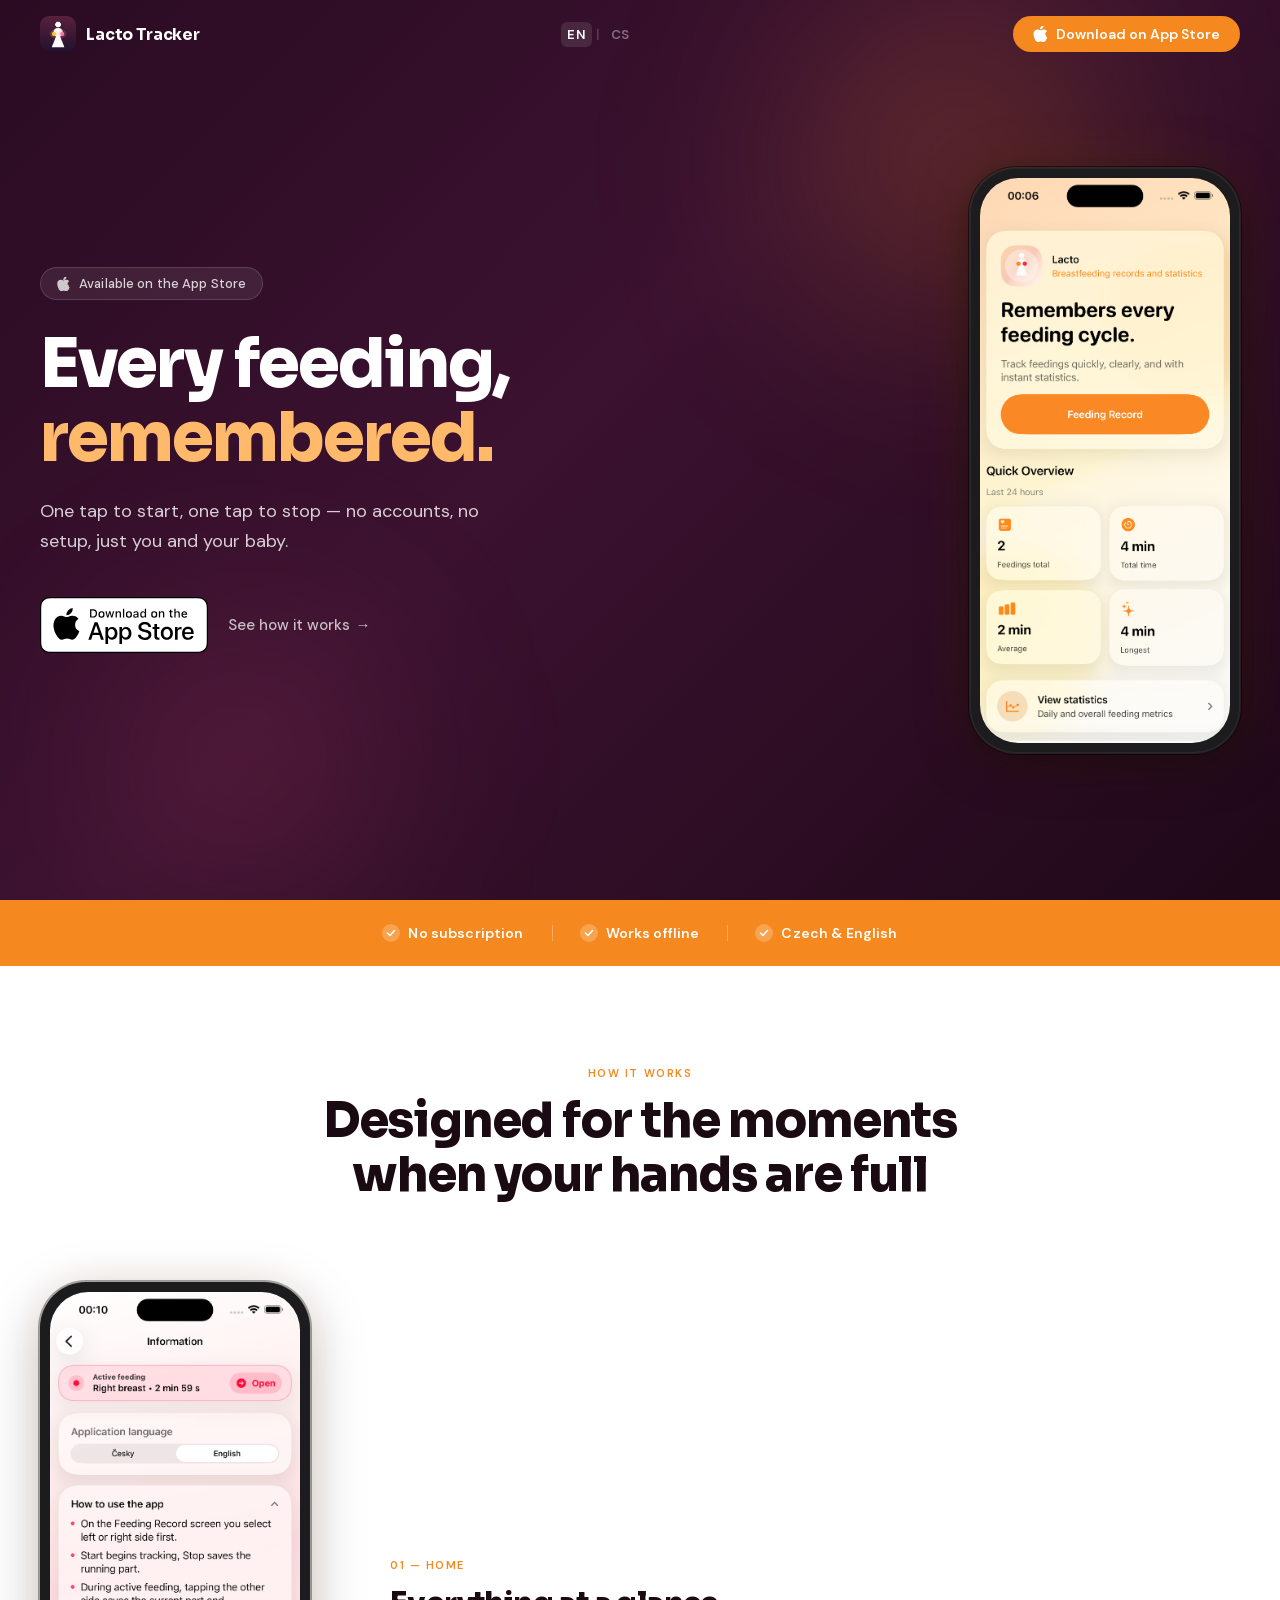
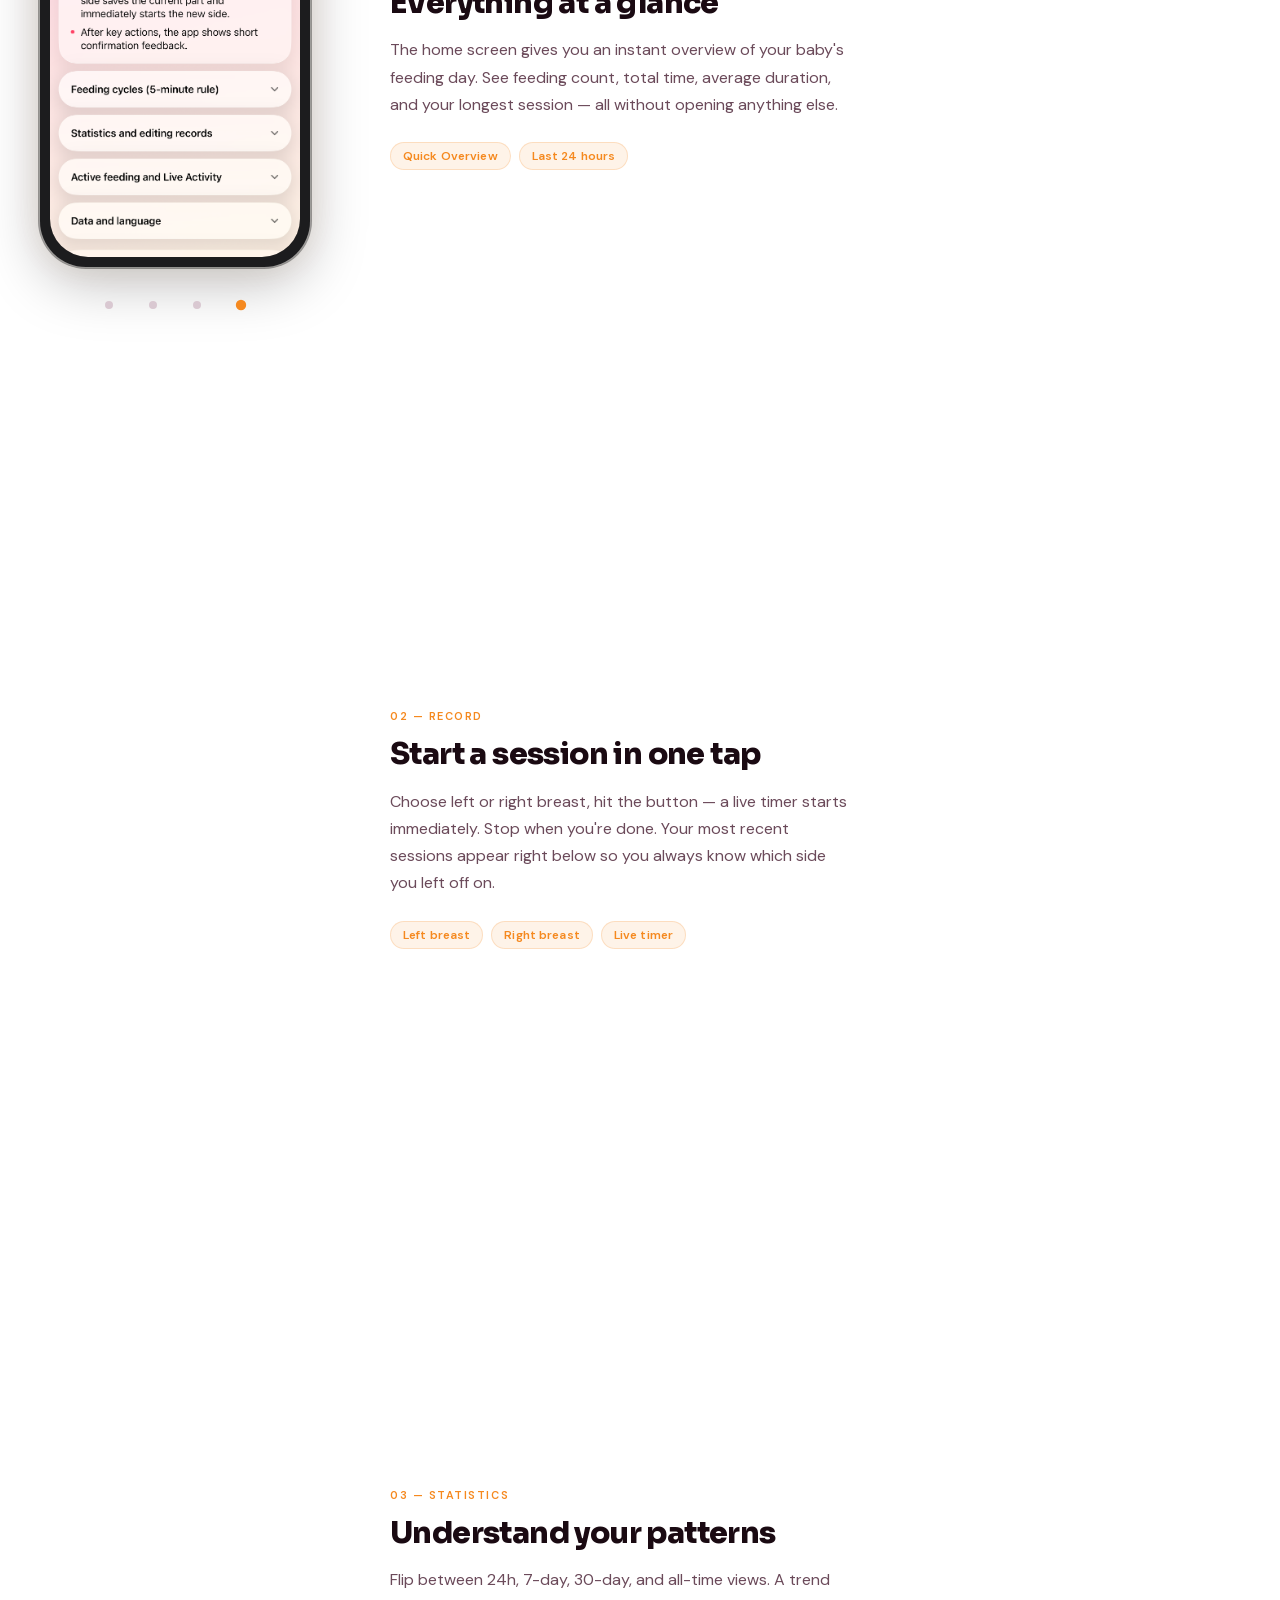
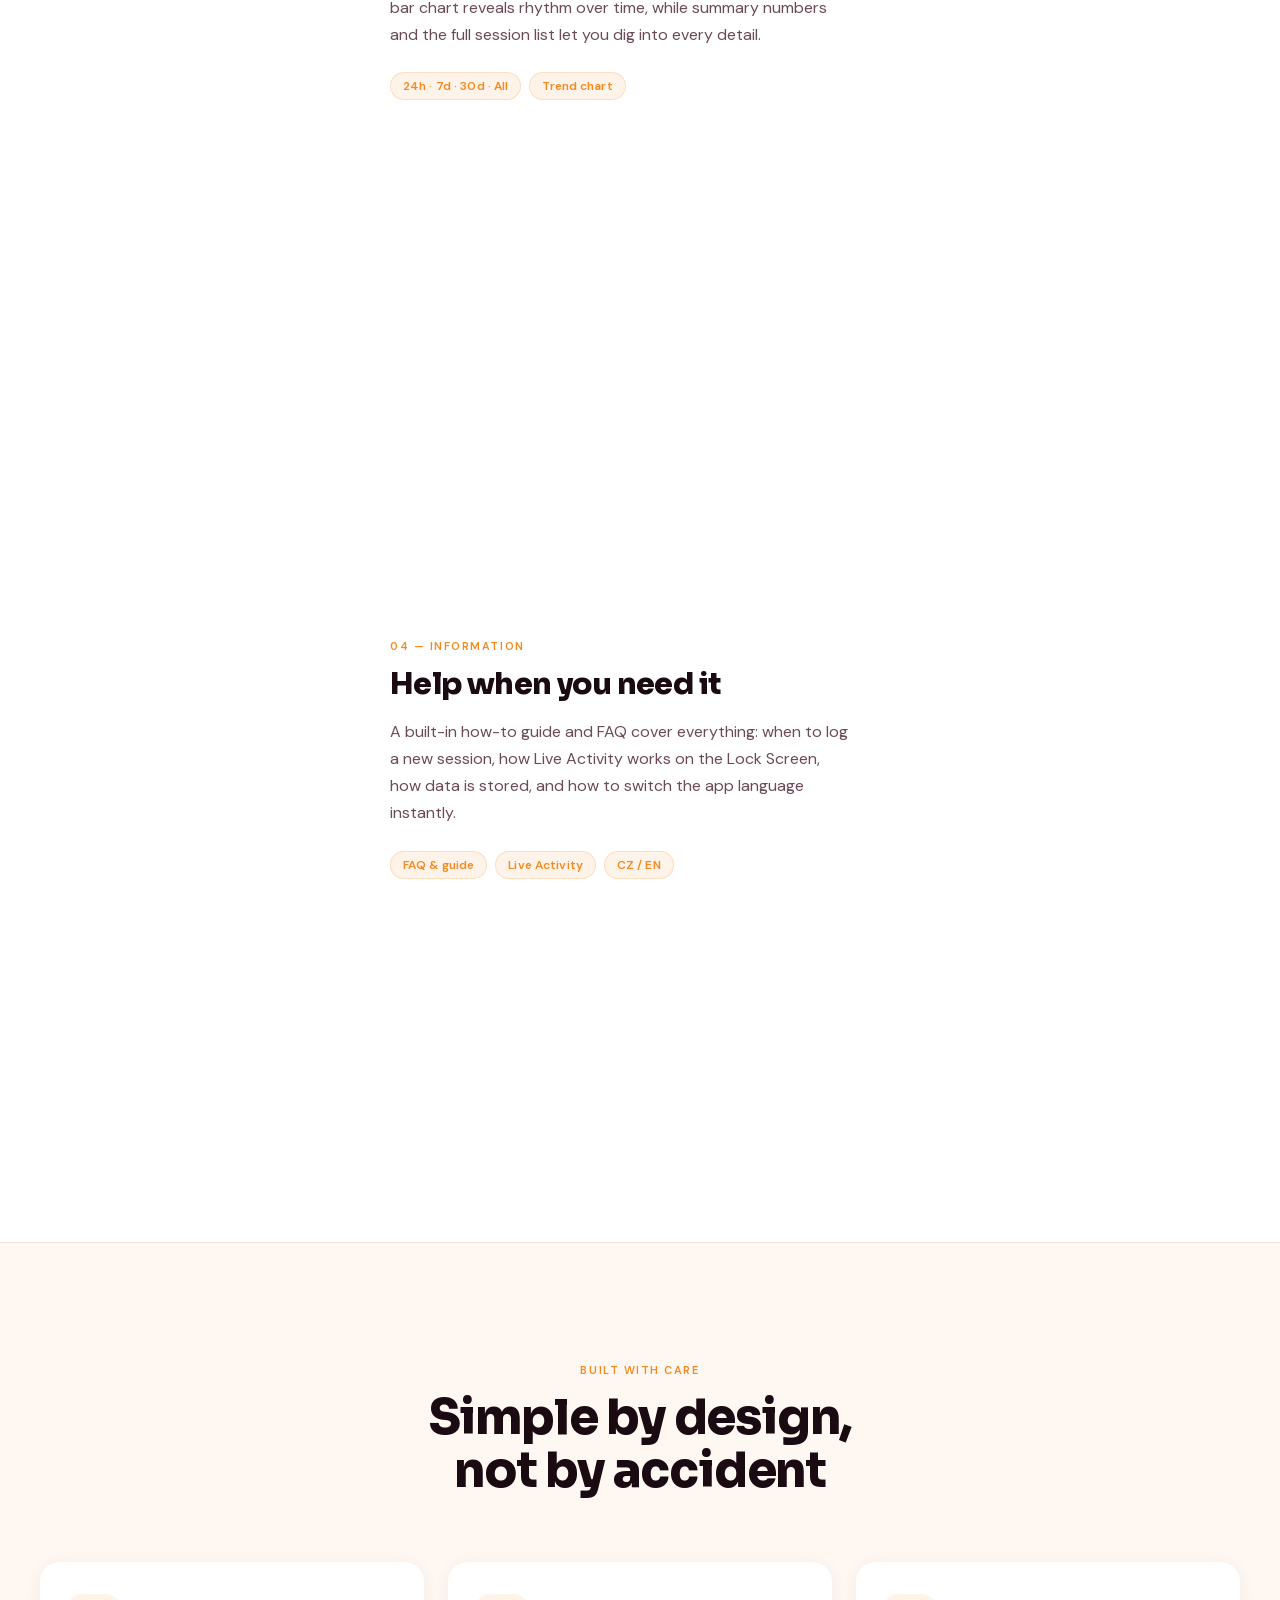
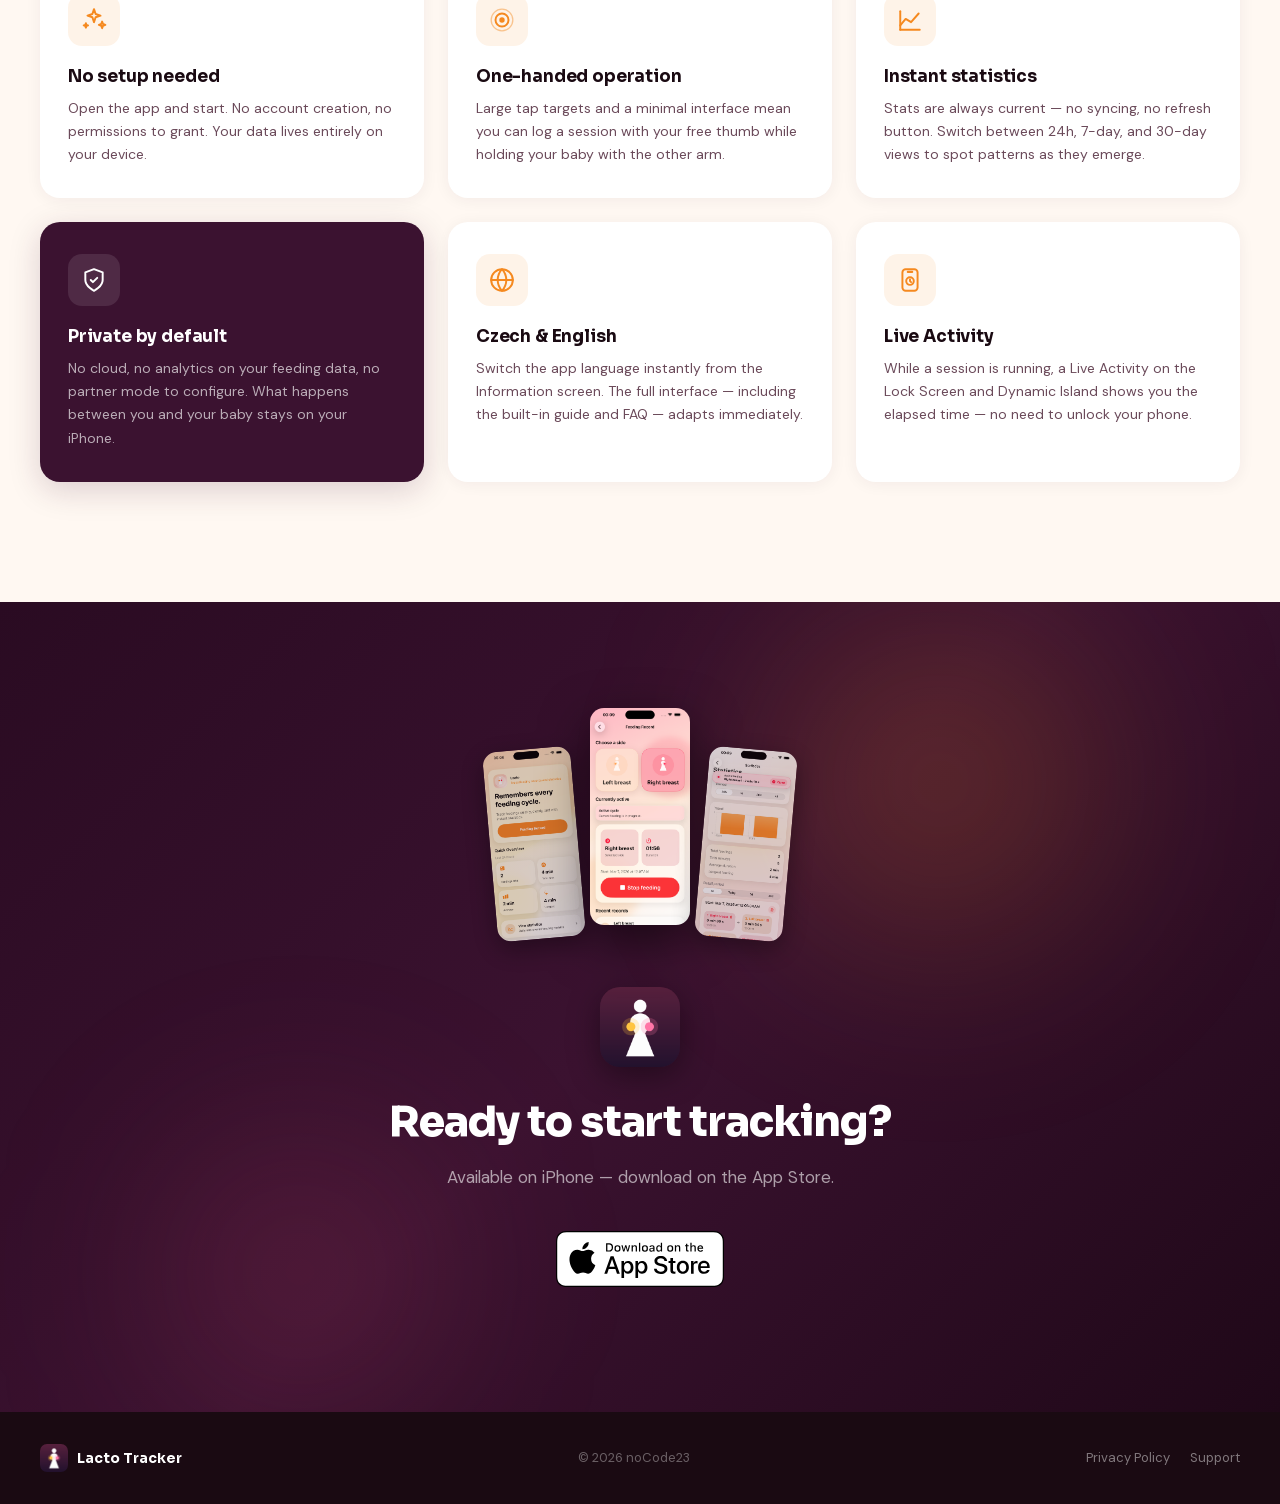
==== index.html @ 7fc2ea2e "Self-host Google Fonts to eliminate render-blocking cross-origin requests Co-Authored-By: Claude Son" ====
<!DOCTYPE html>
<html lang="en">
<head>
  <meta charset="UTF-8" />
  <meta name="viewport" content="width=device-width, initial-scale=1.0" />
  <title>Lacto Tracker — Every feeding, remembered.</title>
  <meta name="description" content="Simple breastfeeding tracker for new moms. One tap to start, one tap to stop. No accounts, works offline. One-time purchase, no subscription." />
  <meta name="keywords" content="breastfeeding tracker, breastfeeding app, nursing tracker, baby feeding log, lactation tracker, breastfeeding timer, nursing log, breastfeeding statistics, new mom app, iPhone baby app, breastfeeding left right, feeding duration tracker" />
  <meta name="author" content="noCode23" />
  <meta name="robots" content="index, follow" />
  <link rel="canonical" href="https://nocode23.github.io/lacto-tracker-web/" />
  <link rel="sitemap" type="application/xml" href="/lacto-tracker-web/sitemap.xml" />
  <link rel="alternate" hreflang="en"        href="https://nocode23.github.io/lacto-tracker-web/" />
  <link rel="alternate" hreflang="cs"        href="https://nocode23.github.io/lacto-tracker-web/index-cs.html" />
  <link rel="alternate" hreflang="x-default" href="https://nocode23.github.io/lacto-tracker-web/" />
  <link rel="icon" type="image/png" href="assets/images/app_logo.png" />
  <link rel="apple-touch-icon"      href="assets/images/app_logo.png" />

  <!-- Open Graph -->
  <meta property="og:type"        content="website" />
  <meta property="og:url"         content="https://nocode23.github.io/lacto-tracker-web/" />
  <meta property="og:title"       content="Lacto Tracker — Breastfeeding Tracker for New Moms" />
  <meta property="og:description" content="Simple breastfeeding tracker for new moms. One tap to start, one tap to stop. Track left and right breast feedings. No accounts, works offline. One-time purchase, no subscription." />
  <meta property="og:image"       content="https://nocode23.github.io/lacto-tracker-web/assets/images/og-image.jpg" />
  <meta property="og:image:width"  content="1200" />
  <meta property="og:image:height" content="630" />
  <meta property="og:locale"      content="en_US" />
  <meta property="og:locale:alternate" content="cs_CZ" />
  <meta property="og:site_name"   content="Lacto Tracker" />

  <!-- Twitter Card -->
  <meta name="twitter:card"        content="summary_large_image" />
  <meta name="twitter:title"       content="Lacto Tracker — Breastfeeding Tracker for New Moms" />
  <meta name="twitter:description" content="Simple breastfeeding tracker for new moms. One tap to start, one tap to stop. Track left and right breast feedings. No accounts, works offline. One-time purchase, no subscription." />
  <meta name="twitter:image"       content="https://nocode23.github.io/lacto-tracker-web/assets/images/og-image.jpg" />

  <!-- iOS / App Store -->
  <meta name="apple-itunes-app" content="app-id=6760203009" />

  <!-- Structured Data -->
  <script type="application/ld+json">
  {
    "@context": "https://schema.org",
    "@type": "SoftwareApplication",
    "name": "Lacto Tracker",
    "description": "Simple breastfeeding tracker for new moms. One tap to start, one tap to stop. Track left and right breast feedings. No accounts, works offline. One-time purchase, no subscription.",
    "url": "https://nocode23.github.io/lacto-tracker-web/",
    "applicationCategory": "Utilities/Fitness",
    "operatingSystem": "iOS",
    "offers": {
      "@type": "Offer",
      "price": "2.99",
      "priceCurrency": "USD"
    },
    "author": {
      "@type": "Organization",
      "name": "noCode23"
    }
  }
  </script>

  <link rel="stylesheet" href="assets/css/main.css" />
</head>

<body>

  <!-- ═══════════════════════════════════════════════════════════
       NAVIGATION
  ════════════════════════════════════════════════════════════════ -->
  <nav id="nav" aria-label="Main navigation">
    <a href="#" class="nav-brand">
      <img src="assets/images/app_logo.png" alt="Lacto Tracker app icon" class="nav-logo" />
      <span class="nav-name">Lacto Tracker</span>
    </a>
    <div class="lang-switch">
      <a href="index.html" class="lang-link active">EN</a>
      <span class="lang-sep">|</span>
      <a href="index-cs.html" class="lang-link">CS</a>
    </div>
    <a href="https://apps.apple.com/app/lacto-tracker/id6760203009" class="btn-nav-download" aria-label="Download Lacto Tracker on the App Store" target="_blank" rel="noopener">
      <svg viewBox="0 0 20 20" fill="currentColor" aria-hidden="true" width="16" height="16">
        <path d="M15.25 10.68c-.03-2.77 2.27-4.1 2.37-4.17-1.29-1.89-3.3-2.15-4.02-2.17-1.71-.17-3.34 1.01-4.21 1.01-.86 0-2.19-.98-3.59-.95-1.85.03-3.57 1.08-4.52 2.73C-.3 9.77 1.08 14.7 2.8 17.46c.87 1.26 1.92 2.67 3.3 2.62 1.32-.05 1.82-.84 3.42-.84 1.6 0 2.05.84 3.45.81.03 0 .04 0 .07 0 1.4-.02 2.42-1.33 3.31-2.62.63-.91 1.12-1.92 1.43-2.97-.03-.01-1.57-.6-1.59-2.78zM12.22 2.58C13.02 1.59 13.55.24 13.39-.96c-1.19.05-2.66.8-3.52 1.77-.77.88-1.37 2.27-1.2 3.6 1.32.1 2.66-.64 3.55-1.83z"/>
      </svg>
      Download on App Store
    </a>
  </nav>

  <!-- ═══════════════════════════════════════════════════════════
       HERO
  ════════════════════════════════════════════════════════════════ -->
  <section id="hero" aria-label="Hero">
    <div class="glow-blob glow-blob--orange" aria-hidden="true"></div>
    <div class="glow-blob glow-blob--pink"   aria-hidden="true"></div>

    <div class="hero-inner">
      <div class="hero-text">
        <div class="hero-badge">
          <svg viewBox="0 0 14 14" fill="rgba(255,255,255,0.75)" aria-hidden="true" width="14" height="14">
            <path d="M10.54 7.35c-.02-1.98 1.62-2.94 1.69-2.98-.92-1.35-2.36-1.53-2.87-1.55-1.22-.12-2.38.72-3 .72-.61 0-1.56-.7-2.56-.68-1.32.02-2.54.77-3.22 1.95C-.22 6.97.77 10.5 2 12.47c.62.9 1.37 1.91 2.35 1.87.94-.04 1.3-.6 2.44-.6 1.14 0 1.46.6 2.46.58.02 0 .03 0 .05 0 1-.01 1.72-.95 2.36-1.87.45-.65.8-1.37 1.02-2.12-.02-.01-1.12-.43-1.14-1.98zM8.73 1.84C9.3 1.14 9.68.17 9.57-.77 8.72-.73 7.72-.22 7.12.49c-.55.63-.98 1.62-.86 2.57.94.07 1.9-.46 2.47-1.22z"/>
          </svg>
          Available on the App Store
        </div>

        <h1 class="hero-headline">
          Every feeding,<br><span class="accent">remembered.</span>
        </h1>

        <p class="hero-subtitle">
          One tap to start, one tap to stop — no accounts, no setup, just you and your baby.
        </p>

        <div class="hero-ctas">
          <a href="https://apps.apple.com/app/lacto-tracker/id6760203009" class="appstore-badge" target="_blank" rel="noopener">
            <img src="assets/images/App_Store_Badge_US-UK_RGB_wht_092917.svg" alt="Download on the App Store" />
          </a>
          <a href="#showcase" class="btn-hero-ghost">
            See how it works <span aria-hidden="true">→</span>
          </a>
        </div>
      </div>

      <div class="hero-phone-wrap" aria-hidden="true">
        <div class="iphone-frame">
          <div class="iphone-screen">
            <img src="assets/images/main_screen.png" alt="Lacto Tracker home screen" />
          </div>
        </div>
      </div>
    </div>
  </section>

  <!-- ═══════════════════════════════════════════════════════════
       VALUE STRIP
  ════════════════════════════════════════════════════════════════ -->
  <div id="value-strip" role="list" aria-label="Key features">
    <div class="value-strip-inner">
      <div class="value-item" role="listitem">
        <span class="value-check" aria-hidden="true">
          <svg viewBox="0 0 10 10"><polyline points="1.5,5 4,7.5 8.5,2.5" stroke="white" stroke-width="1.5" fill="none" stroke-linecap="round" stroke-linejoin="round"/></svg>
        </span>
        No subscription
      </div>
      <div class="value-item" role="listitem">
        <span class="value-check" aria-hidden="true">
          <svg viewBox="0 0 10 10"><polyline points="1.5,5 4,7.5 8.5,2.5" stroke="white" stroke-width="1.5" fill="none" stroke-linecap="round" stroke-linejoin="round"/></svg>
        </span>
        Works offline
      </div>
      <div class="value-item" role="listitem">
        <span class="value-check" aria-hidden="true">
          <svg viewBox="0 0 10 10"><polyline points="1.5,5 4,7.5 8.5,2.5" stroke="white" stroke-width="1.5" fill="none" stroke-linecap="round" stroke-linejoin="round"/></svg>
        </span>
        Czech &amp; English
      </div>
    </div>
  </div>

  <!-- ═══════════════════════════════════════════════════════════
       STICKY SHOWCASE
  ════════════════════════════════════════════════════════════════ -->
  <section id="showcase" aria-label="How it works">
    <div class="showcase-header fade-in">
      <p class="section-label">How it works</p>
      <h2 class="section-title">
        <span class="line">Designed for the moments</span>
        <span class="line">when your hands are full</span>
      </h2>
    </div>

    <div class="showcase-layout">
      <!-- Sticky phone column -->
      <div class="showcase-phone-col" aria-hidden="true">
        <div class="showcase-iphone" id="showcasePhone">
          <div class="showcase-screen" id="showcaseScreen">
            <img src="assets/images/main_screen.png"    alt="Home screen"        class="active" data-step="0" loading="lazy" />
            <img src="assets/images/feeding_record.png" alt="Record screen"      data-step="1" loading="lazy" />
            <img src="assets/images/statistics.png"     alt="Statistics screen"  data-step="2" loading="lazy" />
            <img src="assets/images/information.png"    alt="Information screen" data-step="3" loading="lazy" />
          </div>
        </div>

        <div class="showcase-dots" id="showcaseDots" role="tablist" aria-label="Feature screens">
          <button class="dot active" data-index="0" role="tab" aria-selected="true"  aria-label="Home screen"></button>
          <button class="dot"        data-index="1" role="tab" aria-selected="false" aria-label="Record screen"></button>
          <button class="dot"        data-index="2" role="tab" aria-selected="false" aria-label="Statistics screen"></button>
          <button class="dot"        data-index="3" role="tab" aria-selected="false" aria-label="Information screen"></button>
        </div>
      </div>

      <!-- Scrollable steps column -->
      <div class="showcase-steps-col" id="showcaseSteps">

        <article class="showcase-step active" data-step="0">
          <div class="step-content">
            <p class="step-eyebrow">01 — Home</p>
            <h3 class="step-title">Everything at a glance</h3>
            <p class="step-desc">The home screen gives you an instant overview of your baby's feeding day. See feeding count, total time, average duration, and your longest session — all without opening anything else.</p>
            <div class="step-tags">
              <span class="tag">Quick Overview</span>
              <span class="tag">Last 24 hours</span>
            </div>
          </div>
        </article>

        <article class="showcase-step" data-step="1">
          <div class="step-content">
            <p class="step-eyebrow">02 — Record</p>
            <h3 class="step-title">Start a session in one tap</h3>
            <p class="step-desc">Choose left or right breast, hit the button — a live timer starts immediately. Stop when you're done. Your most recent sessions appear right below so you always know which side you left off on.</p>
            <div class="step-tags">
              <span class="tag">Left breast</span>
              <span class="tag">Right breast</span>
              <span class="tag">Live timer</span>
            </div>
          </div>
        </article>

        <article class="showcase-step" data-step="2">
          <div class="step-content">
            <p class="step-eyebrow">03 — Statistics</p>
            <h3 class="step-title">Understand your patterns</h3>
            <p class="step-desc">Flip between 24h, 7-day, 30-day, and all-time views. A trend bar chart reveals rhythm over time, while summary numbers and the full session list let you dig into every detail.</p>
            <div class="step-tags">
              <span class="tag">24h · 7d · 30d · All</span>
              <span class="tag">Trend chart</span>
            </div>
          </div>
        </article>

        <article class="showcase-step" data-step="3">
          <div class="step-content">
            <p class="step-eyebrow">04 — Information</p>
            <h3 class="step-title">Help when you need it</h3>
            <p class="step-desc">A built-in how-to guide and FAQ cover everything: when to log a new session, how Live Activity works on the Lock Screen, how data is stored, and how to switch the app language instantly.</p>
            <div class="step-tags">
              <span class="tag">FAQ & guide</span>
              <span class="tag">Live Activity</span>
              <span class="tag">CZ / EN</span>
            </div>
          </div>
        </article>

      </div>
    </div>
  </section>

  <!-- ═══════════════════════════════════════════════════════════
       FEATURES GRID
  ════════════════════════════════════════════════════════════════ -->
  <section id="features" aria-label="Features">
    <div class="features-header fade-in">
      <p class="section-label">Built with care</p>
      <h2 class="section-title">
        <span class="line">Simple by design,</span>
        <span class="line">not by accident</span>
      </h2>
    </div>

    <div class="features-grid" id="featuresGrid">
      <article class="feature-card">
        <div class="feature-icon" aria-hidden="true">
          <svg viewBox="0 0 24 24" fill="none" stroke="currentColor" stroke-width="1.8" stroke-linecap="round" stroke-linejoin="round" width="26" height="26">
            <path d="M12 2l1.5 4.5L18 8l-4.5 1.5L12 14l-1.5-4.5L6 8l4.5-1.5Z"/>
            <path d="M19.5 13.5l.8 2.2 2.2.8-2.2.8-.8 2.2-.8-2.2-2.2-.8 2.2-.8z"/>
            <path d="M4.5 15l.5 1.5 1.5.5-1.5.5-.5 1.5-.5-1.5-1.5-.5 1.5-.5z"/>
          </svg>
        </div>
        <h3 class="feature-title">No setup needed</h3>
        <p class="feature-desc">Open the app and start. No account creation, no permissions to grant. Your data lives entirely on your device.</p>
      </article>

      <article class="feature-card">
        <div class="feature-icon" aria-hidden="true">
          <svg viewBox="0 0 24 24" fill="none" stroke="currentColor" stroke-width="1.8" stroke-linecap="round" stroke-linejoin="round" width="26" height="26">
            <circle cx="12" cy="12" r="2.5" fill="currentColor" stroke="none"/>
            <circle cx="12" cy="12" r="6"/>
            <circle cx="12" cy="12" r="10" stroke-width="1.2" opacity="0.45"/>
          </svg>
        </div>
        <h3 class="feature-title">One-handed operation</h3>
        <p class="feature-desc">Large tap targets and a minimal interface mean you can log a session with your free thumb while holding your baby with the other arm.</p>
      </article>

      <article class="feature-card">
        <div class="feature-icon" aria-hidden="true">
          <svg viewBox="0 0 24 24" fill="none" stroke="currentColor" stroke-width="1.8" stroke-linecap="round" stroke-linejoin="round" width="26" height="26">
            <polyline points="3 17 8 11 13 14 20 6"/>
            <line x1="3" y1="21" x2="21" y2="21"/>
            <line x1="3" y1="21" x2="3" y2="4"/>
          </svg>
        </div>
        <h3 class="feature-title">Instant statistics</h3>
        <p class="feature-desc">Stats are always current — no syncing, no refresh button. Switch between 24h, 7-day, and 30-day views to spot patterns as they emerge.</p>
      </article>

      <article class="feature-card feature-card--featured">
        <div class="feature-icon" aria-hidden="true">
          <svg viewBox="0 0 24 24" fill="none" stroke="currentColor" stroke-width="1.8" stroke-linecap="round" stroke-linejoin="round" width="26" height="26">
            <path d="M12 22s8-4 8-10V5l-8-3-8 3v7c0 6 8 10 8 10z"/>
            <polyline points="9 12 11 14 15 10"/>
          </svg>
        </div>
        <h3 class="feature-title">Private by default</h3>
        <p class="feature-desc">No cloud, no analytics on your feeding data, no partner mode to configure. What happens between you and your baby stays on your iPhone.</p>
      </article>

      <article class="feature-card">
        <div class="feature-icon" aria-hidden="true">
          <svg viewBox="0 0 24 24" fill="none" stroke="currentColor" stroke-width="1.8" stroke-linecap="round" stroke-linejoin="round" width="26" height="26">
            <circle cx="12" cy="12" r="10"/>
            <line x1="2" y1="12" x2="22" y2="12"/>
            <path d="M12 2a15.3 15.3 0 0 1 4 10 15.3 15.3 0 0 1-4 10 15.3 15.3 0 0 1-4-10 15.3 15.3 0 0 1 4-10z"/>
          </svg>
        </div>
        <h3 class="feature-title">Czech &amp; English</h3>
        <p class="feature-desc">Switch the app language instantly from the Information screen. The full interface — including the built-in guide and FAQ — adapts immediately.</p>
      </article>

      <article class="feature-card">
        <div class="feature-icon" aria-hidden="true">
          <svg viewBox="0 0 24 24" fill="none" stroke="currentColor" stroke-width="1.8" stroke-linecap="round" stroke-linejoin="round" width="26" height="26">
            <rect x="5" y="2" width="14" height="20" rx="3"/>
            <rect x="9" y="3.5" width="6" height="2" rx="1" fill="currentColor" stroke="none"/>
            <circle cx="12" cy="13" r="3.5"/>
            <polyline points="12 11.5 12 13 13 14"/>
          </svg>
        </div>
        <h3 class="feature-title">Live Activity</h3>
        <p class="feature-desc">While a session is running, a Live Activity on the Lock Screen and Dynamic Island shows you the elapsed time — no need to unlock your phone.</p>
      </article>
    </div>
  </section>

  <!-- ═══════════════════════════════════════════════════════════
       FINAL CTA
  ════════════════════════════════════════════════════════════════ -->
  <section id="cta" aria-label="Download call to action">
    <div class="glow-blob glow-blob--orange" style="top:-60px;right:100px;opacity:0.5;" aria-hidden="true"></div>
    <div class="glow-blob glow-blob--pink"   style="bottom:-60px;left:100px;opacity:0.5;" aria-hidden="true"></div>

    <div class="cta-inner fade-in">
      <div class="cta-phones" aria-hidden="true">
        <img src="assets/images/main_screen.png"    class="cta-phone-thumb"               loading="lazy" alt="" />
        <img src="assets/images/feeding_record.png" class="cta-phone-thumb cta-phone-thumb--center" loading="lazy" alt="" />
        <img src="assets/images/statistics.png"     class="cta-phone-thumb cta-phone-thumb--right"  loading="lazy" alt="" />
      </div>
      <img src="assets/images/app_logo.png" alt="Lacto Tracker app icon" class="cta-logo" loading="lazy" />
      <h2 class="cta-title">Ready to start tracking?</h2>
      <p class="cta-subtitle">Available on iPhone — download on the App Store.</p>
      <a href="https://apps.apple.com/app/lacto-tracker/id6760203009" class="appstore-badge" target="_blank" rel="noopener">
        <img src="assets/images/App_Store_Badge_US-UK_RGB_wht_092917.svg" alt="Download on the App Store" loading="lazy" />
      </a>
    </div>
  </section>

  <!-- ═══════════════════════════════════════════════════════════
       FOOTER
  ════════════════════════════════════════════════════════════════ -->
  <footer id="footer">
    <div class="footer-inner">
      <a href="#" class="footer-brand">
        <img src="assets/images/app_logo.png" alt="Lacto Tracker app icon" class="footer-logo" loading="lazy" />
        <span class="footer-name">Lacto Tracker</span>
      </a>
      <p class="footer-copy">© 2026 noCode23</p>
      <nav class="footer-links" aria-label="Footer links">
        <a href="privacy-policy.html" class="footer-link">Privacy Policy</a>
        <a href="mailto:support@nocode23.com" class="footer-link">Support</a>
      </nav>
    </div>
  </footer>

  <script src="assets/js/main.js"></script>

</body>
</html>
---- assets/css/main.css ----
/* ─── Self-hosted Fonts ─────────────────────────────────────── */
@font-face {
  font-family: 'DM Sans';
  font-style: normal;
  font-weight: 300 600;
  font-display: swap;
  src: url('../fonts/dm-sans-latin-ext.woff2') format('woff2');
  unicode-range: U+0100-02BA, U+02BD-02C5, U+02C7-02CC, U+02CE-02D7, U+02DD-02FF, U+0304, U+0308, U+0329, U+1D00-1DBF, U+1E00-1E9F, U+1EF2-1EFF, U+2020, U+20A0-20AB, U+20AD-20C0, U+2113, U+2C60-2C7F, U+A720-A7FF;
}
@font-face {
  font-family: 'DM Sans';
  font-style: normal;
  font-weight: 300 600;
  font-display: swap;
  src: url('../fonts/dm-sans-latin.woff2') format('woff2');
  unicode-range: U+0000-00FF, U+0131, U+0152-0153, U+02BB-02BC, U+02C6, U+02DA, U+02DC, U+0304, U+0308, U+0329, U+2000-206F, U+20AC, U+2122, U+2191, U+2193, U+2212, U+2215, U+FEFF, U+FFFD;
}
@font-face {
  font-family: 'DM Sans';
  font-style: italic;
  font-weight: 400;
  font-display: swap;
  src: url('../fonts/dm-sans-italic-latin-ext.woff2') format('woff2');
  unicode-range: U+0100-02BA, U+02BD-02C5, U+02C7-02CC, U+02CE-02D7, U+02DD-02FF, U+0304, U+0308, U+0329, U+1D00-1DBF, U+1E00-1E9F, U+1EF2-1EFF, U+2020, U+20A0-20AB, U+20AD-20C0, U+2113, U+2C60-2C7F, U+A720-A7FF;
}
@font-face {
  font-family: 'DM Sans';
  font-style: italic;
  font-weight: 400;
  font-display: swap;
  src: url('../fonts/dm-sans-italic-latin.woff2') format('woff2');
  unicode-range: U+0000-00FF, U+0131, U+0152-0153, U+02BB-02BC, U+02C6, U+02DA, U+02DC, U+0304, U+0308, U+0329, U+2000-206F, U+20AC, U+2122, U+2191, U+2193, U+2212, U+2215, U+FEFF, U+FFFD;
}
@font-face {
  font-family: 'Sora';
  font-style: normal;
  font-weight: 400 800;
  font-display: swap;
  src: url('../fonts/sora-latin-ext.woff2') format('woff2');
  unicode-range: U+0100-02BA, U+02BD-02C5, U+02C7-02CC, U+02CE-02D7, U+02DD-02FF, U+0304, U+0308, U+0329, U+1D00-1DBF, U+1E00-1E9F, U+1EF2-1EFF, U+2020, U+20A0-20AB, U+20AD-20C0, U+2113, U+2C60-2C7F, U+A720-A7FF;
}
@font-face {
  font-family: 'Sora';
  font-style: normal;
  font-weight: 400 800;
  font-display: swap;
  src: url('../fonts/sora-latin.woff2') format('woff2');
  unicode-range: U+0000-00FF, U+0131, U+0152-0153, U+02BB-02BC, U+02C6, U+02DA, U+02DC, U+0304, U+0308, U+0329, U+2000-206F, U+20AC, U+2122, U+2191, U+2193, U+2212, U+2215, U+FEFF, U+FFFD;
}

/* ─── Reset & Base ──────────────────────────────────────────── */
*, *::before, *::after { box-sizing: border-box; margin: 0; padding: 0; }

:root {
  --cream:        #FFF8F2;
  --orange:       #F5891F;
  --orange-light: #FEB96A;
  --pink:         #E8527A;
  --plum:         #3B1230;
  --text:         #1A0A12;
  --muted:        #6B4A5A;
  --white:        #FFFFFF;
}

html { scroll-behavior: smooth; }

body {
  font-family: 'DM Sans', sans-serif;
  background: var(--cream);
  color: var(--text);
  overflow-x: hidden;
  -webkit-font-smoothing: antialiased;
}

h1, h2, h3, h4, h5 { font-family: 'Sora', sans-serif; }

img { display: block; max-width: 100%; }

a { text-decoration: none; color: inherit; }

/* ─── Navigation ────────────────────────────────────────────── */
#nav {
  position: fixed;
  top: 0; left: 0; right: 0;
  z-index: 1000;
  padding: 0 40px;
  height: 68px;
  display: flex;
  align-items: center;
  justify-content: space-between;
  transition: background 0.35s ease, backdrop-filter 0.35s ease, box-shadow 0.35s ease;
}

#nav.scrolled {
  background: rgba(59, 18, 48, 0.88);
  backdrop-filter: blur(16px);
  -webkit-backdrop-filter: blur(16px);
  box-shadow: 0 1px 0 rgba(255,255,255,0.06);
}

.nav-brand {
  display: flex;
  align-items: center;
  gap: 10px;
}

.nav-logo {
  width: 36px;
  height: 36px;
  border-radius: 9px;
  object-fit: cover;
  flex-shrink: 0;
}

.nav-name {
  font-family: 'Sora', sans-serif;
  font-weight: 700;
  font-size: 16px;
  color: var(--white);
  letter-spacing: -0.01em;
}

.btn-nav-download {
  display: inline-flex;
  align-items: center;
  gap: 7px;
  background: var(--orange);
  color: var(--white);
  font-family: 'DM Sans', sans-serif;
  font-weight: 600;
  font-size: 14px;
  padding: 9px 20px;
  border-radius: 50px;
  transition: background 0.2s ease, transform 0.15s ease;
  white-space: nowrap;
}

.btn-nav-download:hover {
  background: #e07b14;
  transform: translateY(-1px);
}

/* ─── Hero ──────────────────────────────────────────────────── */
#hero {
  min-height: 100vh;
  background: linear-gradient(135deg, #2a0b22 0%, var(--plum) 45%, #1f0818 100%);
  position: relative;
  overflow: hidden;
  display: flex;
  align-items: center;
  padding: 100px 40px 80px;
}

.glow-blob {
  position: absolute;
  border-radius: 50%;
  filter: blur(90px);
  pointer-events: none;
}

.glow-blob--orange {
  width: 480px;
  height: 480px;
  background: radial-gradient(circle, rgba(245,137,31,0.28) 0%, transparent 70%);
  top: -80px;
  right: 80px;
}

.glow-blob--pink {
  width: 400px;
  height: 400px;
  background: radial-gradient(circle, rgba(232,82,122,0.22) 0%, transparent 70%);
  bottom: -60px;
  left: 40px;
}

/* ─── Hero entrance animations ─────────────────────────────── */
@keyframes heroFadeUp {
  from { opacity: 0; transform: translateY(32px); }
  to   { opacity: 1; transform: translateY(0); }
}

@keyframes heroFadeIn {
  from { opacity: 0; }
  to   { opacity: 1; }
}

@keyframes heroSlideIn {
  from { opacity: 0; transform: translateX(40px) scale(0.96); }
  to   { opacity: 1; transform: translateX(0) scale(1); }
}

.hero-badge    { animation: heroFadeUp 0.6s ease both; animation-delay: 0.1s; }
.hero-headline { animation: heroFadeUp 0.6s ease both; animation-delay: 0.25s; }
.hero-subtitle { animation: heroFadeUp 0.6s ease both; animation-delay: 0.4s; }
.hero-ctas     { animation: heroFadeUp 0.6s ease both; animation-delay: 0.55s; }

.hero-phone-wrap { animation: heroSlideIn 0.8s cubic-bezier(0.22, 1, 0.36, 1) both; animation-delay: 0.3s; }

.glow-blob--orange { animation: heroFadeIn 1.2s ease both; animation-delay: 0.2s; }
.glow-blob--pink   { animation: heroFadeIn 1.2s ease both; animation-delay: 0.4s; }

@media (prefers-reduced-motion: reduce) {
  .hero-badge, .hero-headline, .hero-subtitle, .hero-ctas,
  .hero-phone-wrap, .glow-blob--orange, .glow-blob--pink {
    animation: none;
  }
  .iphone-frame { animation: none; }
}

.hero-inner {
  max-width: 1360px;
  margin: 0 auto;
  width: 100%;
  display: flex;
  align-items: center;
  justify-content: space-between;
  gap: 60px;
  position: relative;
  z-index: 1;
}

.hero-text {
  flex: 1;
  max-width: 520px;
}

.hero-badge {
  display: inline-flex;
  align-items: center;
  gap: 8px;
  background: rgba(255,255,255,0.08);
  border: 1px solid rgba(255,255,255,0.14);
  border-radius: 50px;
  padding: 7px 16px;
  font-size: 13px;
  font-weight: 500;
  color: rgba(255,255,255,0.80);
  margin-bottom: 28px;
  letter-spacing: 0.01em;
}

.hero-badge svg { width: 14px; height: 14px; flex-shrink: 0; }

.hero-headline {
  font-size: clamp(42px, 5.5vw, 68px);
  font-weight: 800;
  line-height: 1.08;
  color: var(--white);
  letter-spacing: -0.03em;
  margin-bottom: 22px;
}

.hero-headline .accent { color: var(--orange-light); }

.hero-subtitle {
  font-size: 18px;
  line-height: 1.65;
  color: rgba(255,255,255,0.80);
  margin-bottom: 40px;
  max-width: 440px;
}

.hero-ctas {
  display: flex;
  align-items: center;
  gap: 20px;
  flex-wrap: wrap;
}

.btn-hero-primary {
  display: inline-flex;
  align-items: center;
  gap: 10px;
  background: var(--orange);
  color: var(--white);
  font-family: 'DM Sans', sans-serif;
  font-weight: 600;
  font-size: 16px;
  padding: 14px 28px;
  border-radius: 50px;
  transition: background 0.2s ease, transform 0.15s ease, box-shadow 0.2s ease;
  box-shadow: 0 4px 24px rgba(245,137,31,0.35);
}

.btn-hero-primary:hover {
  background: #e07b14;
  transform: translateY(-2px);
  box-shadow: 0 8px 32px rgba(245,137,31,0.45);
}

.btn-hero-primary svg { width: 20px; height: 20px; flex-shrink: 0; }

.appstore-badge {
  display: inline-block;
  transition: opacity 0.2s ease, transform 0.15s ease;
}

.appstore-badge:hover {
  opacity: 0.82;
  transform: translateY(-2px);
}

.appstore-badge img {
  display: block;
  height: 56px;
  width: auto;
}

.btn-hero-ghost {
  font-size: 15px;
  font-weight: 500;
  color: rgba(255,255,255,0.72);
  display: inline-flex;
  align-items: center;
  gap: 6px;
  transition: color 0.2s ease;
}

.btn-hero-ghost:hover { color: var(--white); }

/* ─── iPhone Mockup ─────────────────────────────────────────── */
.hero-phone-wrap {
  flex-shrink: 0;
  display: flex;
  justify-content: center;
}

.iphone-frame {
  width: 270px;
  height: 585px;
  background: #1C1C1E;
  border-radius: 46px;
  padding: 10px;
  box-shadow:
    0 0 0 1px rgba(255,255,255,0.10),
    0 0 0 2px rgba(0,0,0,0.5),
    0 8px 48px rgba(0,0,0,0.60),
    0 0 60px rgba(245,137,31,0.15),
    inset 0 0 0 1px rgba(255,255,255,0.06);
  animation: float 6s ease-in-out infinite;
  position: relative;
}

@keyframes float {
  0%   { transform: translateY(0px); }
  50%  { transform: translateY(-16px); }
  100% { transform: translateY(0px); }
}

.iphone-screen {
  width: 100%;
  height: 100%;
  border-radius: 38px;
  overflow: hidden;
  background: #000;
  position: relative;
}

.iphone-screen img {
  width: 100%;
  height: 100%;
  object-fit: cover;
  object-position: top center;
}

/* ─── Value Strip ───────────────────────────────────────────── */
#value-strip {
  background: var(--orange);
  padding: 0 40px;
}

.value-strip-inner {
  max-width: 1360px;
  margin: 0 auto;
  display: flex;
  align-items: center;
  justify-content: center;
  flex-wrap: wrap;
  padding: 20px 0;
}

.value-item {
  display: flex;
  align-items: center;
  gap: 8px;
  font-size: 14px;
  font-weight: 600;
  color: var(--white);
  padding: 4px 28px;
  letter-spacing: 0.01em;
  position: relative;
}

.value-item + .value-item::before {
  content: '';
  position: absolute;
  left: 0;
  top: 50%;
  transform: translateY(-50%);
  height: 16px;
  width: 1px;
  background: rgba(255,255,255,0.3);
}

.value-check {
  width: 18px;
  height: 18px;
  background: rgba(255,255,255,0.22);
  border-radius: 50%;
  display: flex;
  align-items: center;
  justify-content: center;
  flex-shrink: 0;
}

.value-check svg { width: 10px; height: 10px; }

/* ─── Section helpers ───────────────────────────────────────── */
.section-label {
  font-family: 'DM Sans', sans-serif;
  font-size: 11px;
  font-weight: 700;
  letter-spacing: 0.14em;
  text-transform: uppercase;
  color: var(--orange);
  margin-bottom: 14px;
}

.section-title {
  font-size: clamp(30px, 3.8vw, 48px);
  font-weight: 800;
  letter-spacing: -0.025em;
  line-height: 1.12;
  color: var(--text);
}

.section-title .line { display: block; }

/* ─── Fade-in animation ─────────────────────────────────────── */
.fade-in {
  opacity: 0;
  transform: translateY(28px);
  transition: opacity 0.65s ease, transform 0.65s ease;
}

.fade-in.visible {
  opacity: 1;
  transform: translateY(0);
}

/* ─── Sticky Showcase ───────────────────────────────────────── */
#showcase {
  background: var(--white);
  padding: 100px 40px 0;
}

.showcase-header {
  max-width: 1360px;
  margin: 0 auto 80px;
  text-align: center;
}

.showcase-layout {
  max-width: 1360px;
  margin: 0 auto;
  display: flex;
  align-items: flex-start;
  gap: 80px;
}

.showcase-phone-col {
  flex: 0 0 auto;
  width: 270px;
  position: sticky;
  top: calc(50vh - 292px);
}

.showcase-iphone {
  width: 270px;
  height: 585px;
  background: #1C1C1E;
  border-radius: 46px;
  padding: 10px;
  box-shadow:
    0 0 0 1px rgba(255,255,255,0.10),
    0 0 0 2px rgba(0,0,0,0.35),
    0 16px 56px rgba(0,0,0,0.25),
    0 0 40px rgba(245,137,31,0.08);
  position: relative;
}

.showcase-screen {
  width: 100%;
  height: 100%;
  border-radius: 38px;
  overflow: hidden;
  background: #000;
  position: relative;
}

.showcase-screen img {
  position: absolute;
  inset: 0;
  width: 100%;
  height: 100%;
  object-fit: cover;
  object-position: top center;
  transition: opacity 0.5s ease;
}

.showcase-screen img.active { opacity: 1; }
.showcase-screen img:not(.active) { opacity: 0; }

.showcase-dots {
  display: flex;
  justify-content: center;
  gap: 0;
  margin-top: 16px;
}

.dot {
  width: 44px;
  height: 44px;
  border-radius: 50%;
  background: transparent;
  cursor: pointer;
  border: none;
  padding: 0;
  position: relative;
  flex-shrink: 0;
}

.dot::after {
  content: '';
  position: absolute;
  width: 8px;
  height: 8px;
  border-radius: 50%;
  background: #D9C8D1;
  top: 50%;
  left: 50%;
  transform: translate(-50%, -50%);
  transition: background 0.25s ease, transform 0.25s ease;
}

.dot.active::after {
  background: var(--orange);
  transform: translate(-50%, -50%) scale(1.3);
}

.showcase-steps-col {
  flex: 1;
  padding-bottom: 100px;
}

.showcase-step {
  min-height: 85vh;
  display: flex;
  align-items: center;
  opacity: 0.25;
  transition: opacity 0.4s ease;
}

.showcase-step.active { opacity: 1; }

.step-content { max-width: 460px; }

.step-eyebrow {
  font-size: 11px;
  font-weight: 700;
  letter-spacing: 0.14em;
  text-transform: uppercase;
  color: var(--orange);
  margin-bottom: 14px;
}

.step-title {
  font-family: 'Sora', sans-serif;
  font-size: 30px;
  font-weight: 800;
  letter-spacing: -0.02em;
  line-height: 1.15;
  color: var(--text);
  margin-bottom: 16px;
}

.step-desc {
  font-size: 16px;
  line-height: 1.7;
  color: var(--muted);
  margin-bottom: 24px;
}

.step-tags {
  display: flex;
  flex-wrap: wrap;
  gap: 8px;
}

.tag {
  display: inline-block;
  font-size: 12px;
  font-weight: 600;
  color: var(--orange);
  background: rgba(245,137,31,0.10);
  border: 1px solid rgba(245,137,31,0.20);
  padding: 5px 12px;
  border-radius: 50px;
  letter-spacing: 0.01em;
}

/* ─── Features Grid ─────────────────────────────────────────── */
#features {
  background: var(--cream);
  padding: 120px 40px;
  border-top: 1px solid #EDE0D8;
}

.features-header {
  max-width: 1360px;
  margin: 0 auto 64px;
  text-align: center;
}

.features-grid {
  max-width: 1360px;
  margin: 0 auto;
  display: grid;
  grid-template-columns: repeat(3, 1fr);
  gap: 24px;
}

.feature-card {
  background: var(--white);
  border-radius: 20px;
  padding: 32px 28px;
  box-shadow: 0 2px 16px rgba(59,18,48,0.06);
  transition: transform 0.25s ease, box-shadow 0.25s ease;
  opacity: 0;
  transform: translateY(28px);
}

.feature-card.visible {
  opacity: 1;
  transform: translateY(0);
  transition: opacity 0.55s ease, transform 0.55s ease, box-shadow 0.25s ease;
}

.feature-card:hover {
  transform: translateY(-5px);
  box-shadow: 0 8px 32px rgba(59,18,48,0.10);
}

.feature-icon {
  width: 52px;
  height: 52px;
  background: rgba(245,137,31,0.10);
  border-radius: 14px;
  display: flex;
  align-items: center;
  justify-content: center;
  margin-bottom: 20px;
  color: var(--orange);
}

.feature-title {
  font-family: 'Sora', sans-serif;
  font-size: 17px;
  font-weight: 700;
  color: var(--text);
  margin-bottom: 10px;
  letter-spacing: -0.01em;
}

.feature-desc {
  font-size: 14px;
  line-height: 1.65;
  color: var(--muted);
}

.feature-card--featured {
  background: var(--plum);
  box-shadow: 0 8px 32px rgba(59,18,48,0.18);
}

.feature-card--featured .feature-title { color: var(--white); }
.feature-card--featured .feature-desc  { color: rgba(255,255,255,0.65); }
.feature-card--featured .feature-icon  { background: rgba(255,255,255,0.10); color: var(--white); }
.feature-card--featured:hover          { box-shadow: 0 12px 40px rgba(59,18,48,0.28); }

/* ─── Final CTA ─────────────────────────────────────────────── */
#cta {
  background: linear-gradient(135deg, #2a0b22 0%, var(--plum) 50%, #1f0818 100%);
  padding: 120px 40px;
  text-align: center;
  position: relative;
  overflow: hidden;
}

#cta .glow-blob { opacity: 0.6; }

.cta-inner {
  position: relative;
  z-index: 1;
  max-width: 600px;
  margin: 0 auto;
}

.cta-phones {
  display: flex;
  justify-content: center;
  align-items: flex-end;
  gap: 12px;
  margin-bottom: 48px;
}

.cta-phone-thumb {
  width: 88px;
  height: 190px;
  object-fit: cover;
  object-position: top;
  border-radius: 14px;
  box-shadow: 0 8px 24px rgba(0,0,0,0.45);
  opacity: 0.80;
  transform: rotate(-5deg);
}

.cta-phone-thumb--center {
  width: 100px;
  height: 217px;
  opacity: 1;
  transform: rotate(0deg) translateY(-14px);
  box-shadow: 0 16px 48px rgba(0,0,0,0.55);
}

.cta-phone-thumb--right { transform: rotate(5deg); }

.cta-logo {
  width: 80px;
  height: 80px;
  border-radius: 20px;
  margin: 0 auto 28px;
  object-fit: cover;
  box-shadow: 0 8px 32px rgba(0,0,0,0.4);
}

.cta-title {
  font-size: clamp(28px, 4vw, 42px);
  font-weight: 800;
  color: var(--white);
  letter-spacing: -0.025em;
  margin-bottom: 16px;
}

.cta-subtitle {
  font-size: 17px;
  color: rgba(255,255,255,0.60);
  line-height: 1.6;
  margin-bottom: 40px;
}

.btn-cta {
  display: inline-flex;
  align-items: center;
  gap: 10px;
  background: var(--orange);
  color: var(--white);
  font-family: 'DM Sans', sans-serif;
  font-weight: 600;
  font-size: 16px;
  padding: 15px 32px;
  border-radius: 50px;
  box-shadow: 0 4px 28px rgba(245,137,31,0.40);
  transition: background 0.2s ease, transform 0.15s ease, box-shadow 0.2s ease;
}

.btn-cta:hover {
  background: #e07b14;
  transform: translateY(-2px);
  box-shadow: 0 8px 40px rgba(245,137,31,0.50);
}

.btn-cta svg { width: 20px; height: 20px; }

/* ─── Footer ────────────────────────────────────────────────── */
#footer {
  background: #1A0A12;
  padding: 32px 40px;
}

.footer-inner {
  max-width: 1360px;
  margin: 0 auto;
  display: flex;
  align-items: center;
  justify-content: space-between;
  gap: 20px;
  flex-wrap: wrap;
}

.footer-brand {
  display: flex;
  align-items: center;
  gap: 9px;
}

.footer-logo {
  width: 28px;
  height: 28px;
  border-radius: 7px;
  object-fit: cover;
}

.footer-name {
  font-family: 'Sora', sans-serif;
  font-size: 14px;
  font-weight: 700;
  color: var(--white);
}

.footer-copy {
  font-size: 13px;
  color: rgba(255,255,255,0.35);
}

.footer-links { display: flex; gap: 20px; }

.footer-link {
  font-size: 13px;
  color: rgba(255,255,255,0.45);
  transition: color 0.2s ease;
}

.footer-link:hover { color: rgba(255,255,255,0.80); }

/* ─── Responsive ────────────────────────────────────────────── */
@media (max-width: 768px) {
  #nav { padding: 0 20px; }
  .nav-name { font-size: 15px; }
  .btn-nav-download { font-size: 13px; padding: 8px 16px; }

  #hero { padding: 90px 24px 60px; }
  .hero-inner { flex-direction: column-reverse; align-items: center; gap: 40px; text-align: center; }
  .hero-text { max-width: 100%; }
  .hero-badge { margin-left: auto; margin-right: auto; }
  .hero-subtitle { margin-left: auto; margin-right: auto; }
  .hero-ctas { justify-content: center; }
  .glow-blob--orange { width: 280px; height: 280px; right: -40px; top: -40px; }
  .glow-blob--pink   { width: 240px; height: 240px; left: -40px; }

  #value-strip { padding: 0 24px; }
  .value-item { padding: 4px 16px; font-size: 13px; }

  #showcase { padding: 80px 24px 0; }
  .showcase-header { margin-bottom: 48px; }
  .showcase-layout { flex-direction: column; align-items: center; gap: 40px; }
  .showcase-phone-col { position: relative; top: unset; width: 220px; }
  .showcase-iphone { width: 220px; height: 477px; }
  .showcase-steps-col { padding-bottom: 60px; width: 100%; }
  .showcase-step { min-height: 0; padding: 48px 0; opacity: 1; }

  #features { padding: 80px 24px; }
  .features-grid { grid-template-columns: 1fr; gap: 16px; }

  #cta { padding: 80px 24px; }
  .cta-phones { gap: 8px; }
  .cta-phone-thumb { width: 72px; height: 156px; }
  .cta-phone-thumb--center { width: 84px; height: 182px; }

  #footer { padding: 28px 24px; }
  .footer-inner { flex-direction: column; text-align: center; gap: 12px; }
  .footer-brand { justify-content: center; }

  #privacy-hero  { padding: 110px 24px 60px; }
  #privacy-content { padding: 60px 24px 80px; }
  .privacy-lead  { padding: 22px 20px; }
  .privacy-section { padding: 22px 20px; gap: 14px; }
}

@media (max-width: 480px) {
  .hero-headline { font-size: 36px; }
  .value-item + .value-item::before { display: none; }
  .value-strip-inner { flex-direction: column; gap: 4px; }

  .nav-name { display: none; }

  .lang-switch {
    border: 1px solid rgba(255,255,255,0.20);
    border-radius: 8px;
    padding: 2px 4px;
    margin-right: 10px;
  }

  .lang-link { color: rgba(255,255,255,0.65); }
  .lang-link.active {
    color: var(--white);
    background: rgba(255,255,255,0.14);
  }
}

/* ─── Privacy pages ─────────────────────────────────────────── */
#privacy-hero {
  background: linear-gradient(135deg, #2a0b22 0%, var(--plum) 45%, #1f0818 100%);
  padding: 140px 40px 80px;
  position: relative;
  overflow: hidden;
  text-align: center;
}

#privacy-hero .glow-blob { opacity: 0.5; }

.privacy-hero-inner {
  position: relative;
  z-index: 1;
  max-width: 680px;
  margin: 0 auto;
}

.privacy-hero-inner .section-label { margin-bottom: 16px; }

.privacy-hero-inner h1 {
  font-family: 'Sora', sans-serif;
  font-size: clamp(32px, 5vw, 52px);
  font-weight: 800;
  color: var(--white);
  letter-spacing: -0.03em;
  line-height: 1.1;
  margin-bottom: 16px;
}

.privacy-updated {
  font-size: 14px;
  color: rgba(255,255,255,0.65);
}

#privacy-content {
  background: var(--cream);
  padding: 80px 40px 100px;
}

.privacy-inner {
  max-width: 760px;
  margin: 0 auto;
}

.privacy-lead {
  background: var(--white);
  border-radius: 20px;
  padding: 28px 32px;
  margin-bottom: 48px;
  box-shadow: 0 2px 16px rgba(59,18,48,0.06);
}

.privacy-lead p {
  font-size: 16px;
  line-height: 1.7;
  color: var(--muted);
  margin: 0 0 12px;
}

.privacy-lead p:last-child { margin-bottom: 0; }

.privacy-lead ul {
  margin: 12px 0 0;
  padding-left: 20px;
  color: var(--muted);
  font-size: 15px;
  line-height: 1.8;
}

.privacy-warning {
  display: flex;
  align-items: flex-start;
  gap: 10px;
  margin-top: 16px;
  padding: 12px 16px;
  background: rgba(245,137,31,0.08);
  border: 1px solid rgba(245,137,31,0.25);
  border-radius: 12px;
  font-size: 14px;
  font-weight: 600;
  color: #8a4b00;
}

.privacy-sections {
  display: flex;
  flex-direction: column;
  gap: 16px;
}

.privacy-section {
  background: var(--white);
  border-radius: 20px;
  padding: 28px 32px;
  box-shadow: 0 2px 16px rgba(59,18,48,0.06);
  display: flex;
  gap: 20px;
  align-items: flex-start;
}

.privacy-section--contact {
  background: linear-gradient(135deg, #fff8f2, #fff3eb);
  border: 1px solid rgba(245,137,31,0.18);
}

.privacy-num {
  flex-shrink: 0;
  width: 36px;
  height: 36px;
  border-radius: 10px;
  background: rgba(245,137,31,0.12);
  color: var(--orange);
  font-family: 'Sora', sans-serif;
  font-weight: 800;
  font-size: 14px;
  display: flex;
  align-items: center;
  justify-content: center;
}

.privacy-section-body h2 {
  font-family: 'Sora', sans-serif;
  font-size: 16px;
  font-weight: 700;
  color: var(--text);
  letter-spacing: -0.01em;
  margin-bottom: 8px;
}

.privacy-section-body p {
  font-size: 15px;
  line-height: 1.7;
  color: var(--muted);
  margin: 0;
}

.privacy-section-body a {
  color: var(--orange);
  text-decoration: underline;
  text-decoration-thickness: 1px;
  text-underline-offset: 2px;
}

/* ─── Language switcher ─────────────────────────────────────── */
.lang-switch {
  display: flex;
  align-items: center;
  gap: 4px;
  font-size: 13px;
  font-weight: 600;
  letter-spacing: 0.04em;
  margin-right: 16px;
}

.lang-link {
  color: rgba(255,255,255,0.40);
  padding: 4px 6px;
  border-radius: 6px;
  transition: color 0.2s ease, background 0.2s ease;
}

.lang-link:hover { color: rgba(255,255,255,0.85); }

.lang-link.active {
  color: var(--white);
  background: rgba(255,255,255,0.10);
}

.lang-sep {
  color: rgba(255,255,255,0.18);
  user-select: none;
}

/* ─── Tablet (769px – 1100px) ──────────────────────────────── */
@media (min-width: 769px) and (max-width: 1100px) {
  .features-grid { grid-template-columns: repeat(2, 1fr); }
  .showcase-layout { gap: 48px; }
  .hero-inner { gap: 40px; }
  .hero-text { max-width: 420px; }
}

/* ─── Large screens (1440px+) ───────────────────────────────── */
@media (min-width: 1440px) {
  /* Bigger hero phone */
  .iphone-frame {
    width: 310px;
    height: 672px;
  }

  .iphone-screen {
    border-radius: 44px;
  }

  /* More breathing room in hero */
  .hero-inner { gap: 100px; }
  .hero-text   { max-width: 600px; }
  .hero-subtitle { max-width: 520px; }

  /* Bigger showcase phone */
  .showcase-phone-col {
    width: 310px;
    top: calc(50vh - 336px);
  }

  .showcase-iphone {
    width: 310px;
    height: 672px;
  }

  .showcase-iphone .showcase-screen {
    border-radius: 44px;
  }

  .showcase-layout { gap: 120px; }
  .step-content    { max-width: 560px; }
  .step-title      { font-size: 36px; }
  .step-desc       { font-size: 17px; }
}

/* ─── Extra large screens (1920px+) ────────────────────────── */
@media (min-width: 1920px) {
  .iphone-frame {
    width: 340px;
    height: 737px;
  }

  .showcase-phone-col {
    width: 340px;
    top: calc(50vh - 368px);
  }

  .showcase-iphone {
    width: 340px;
    height: 737px;
  }

  .showcase-layout { gap: 160px; }
  .step-content    { max-width: 640px; }
}
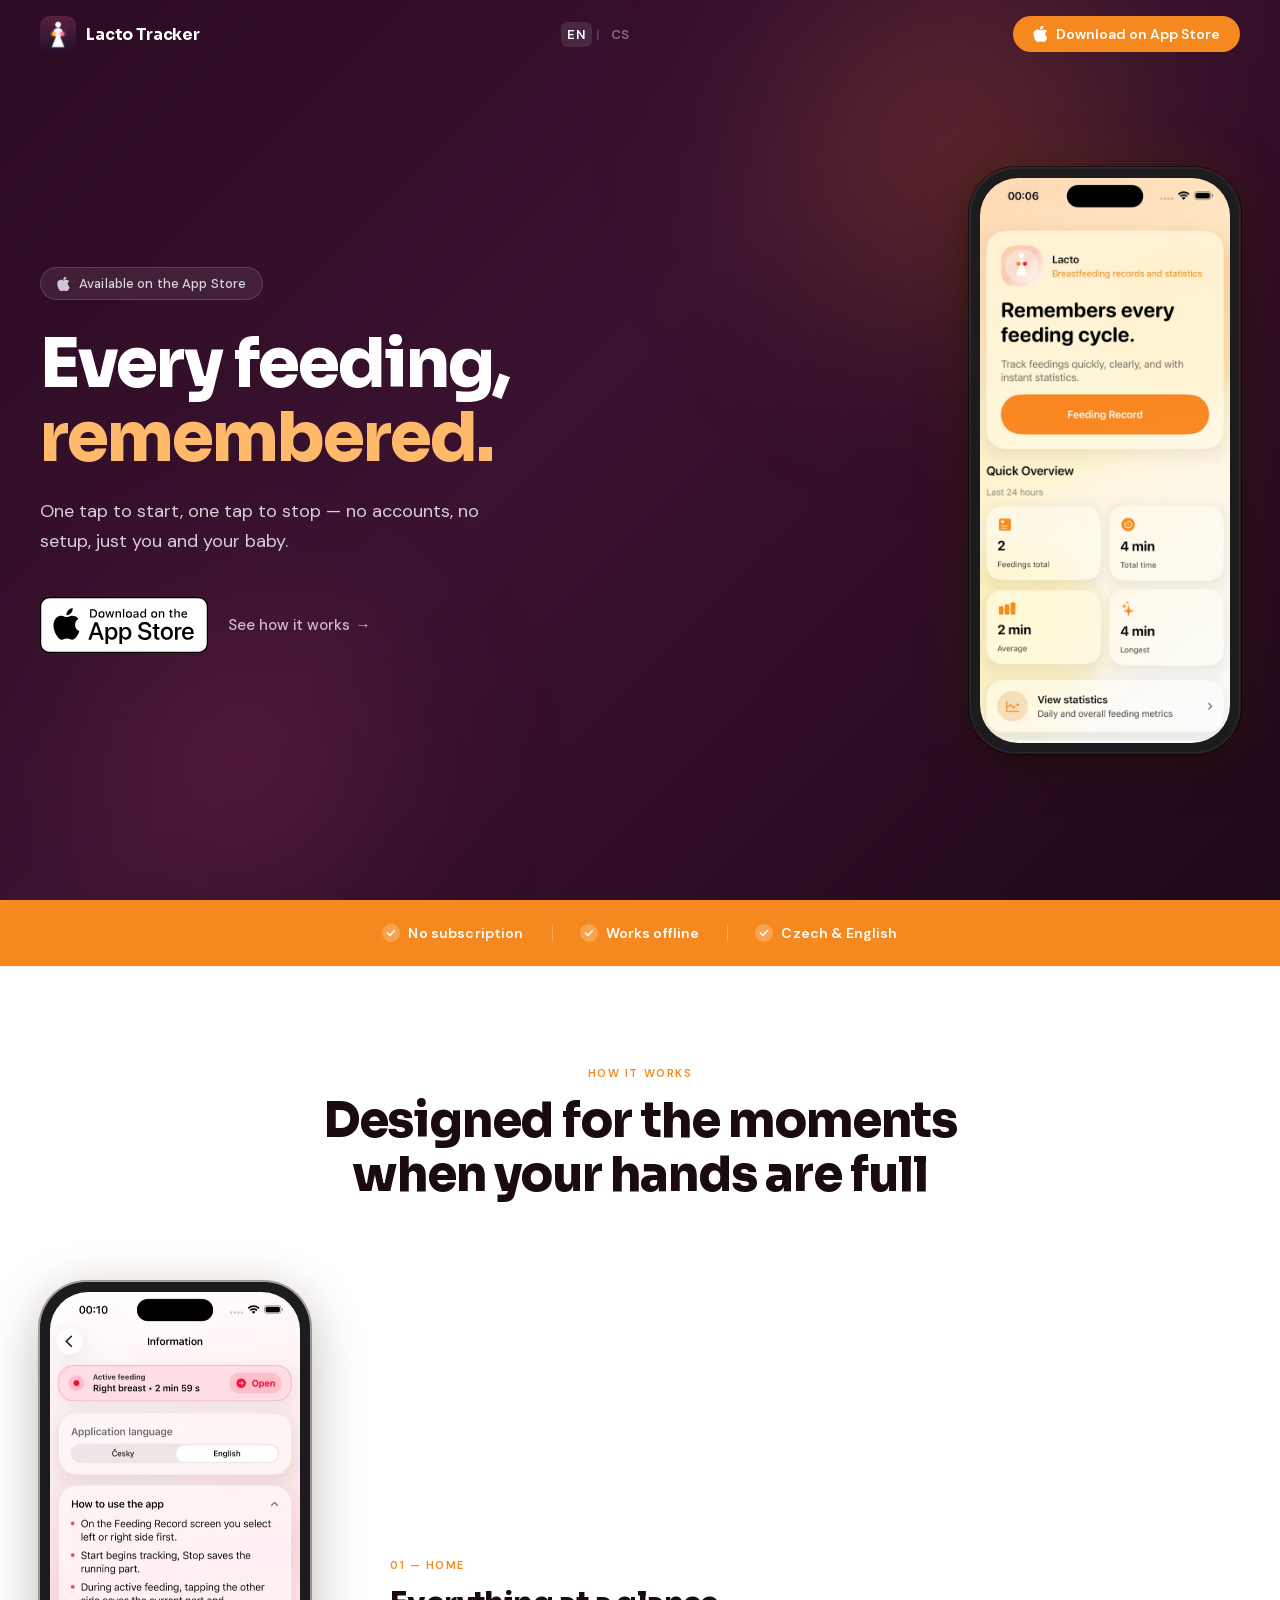
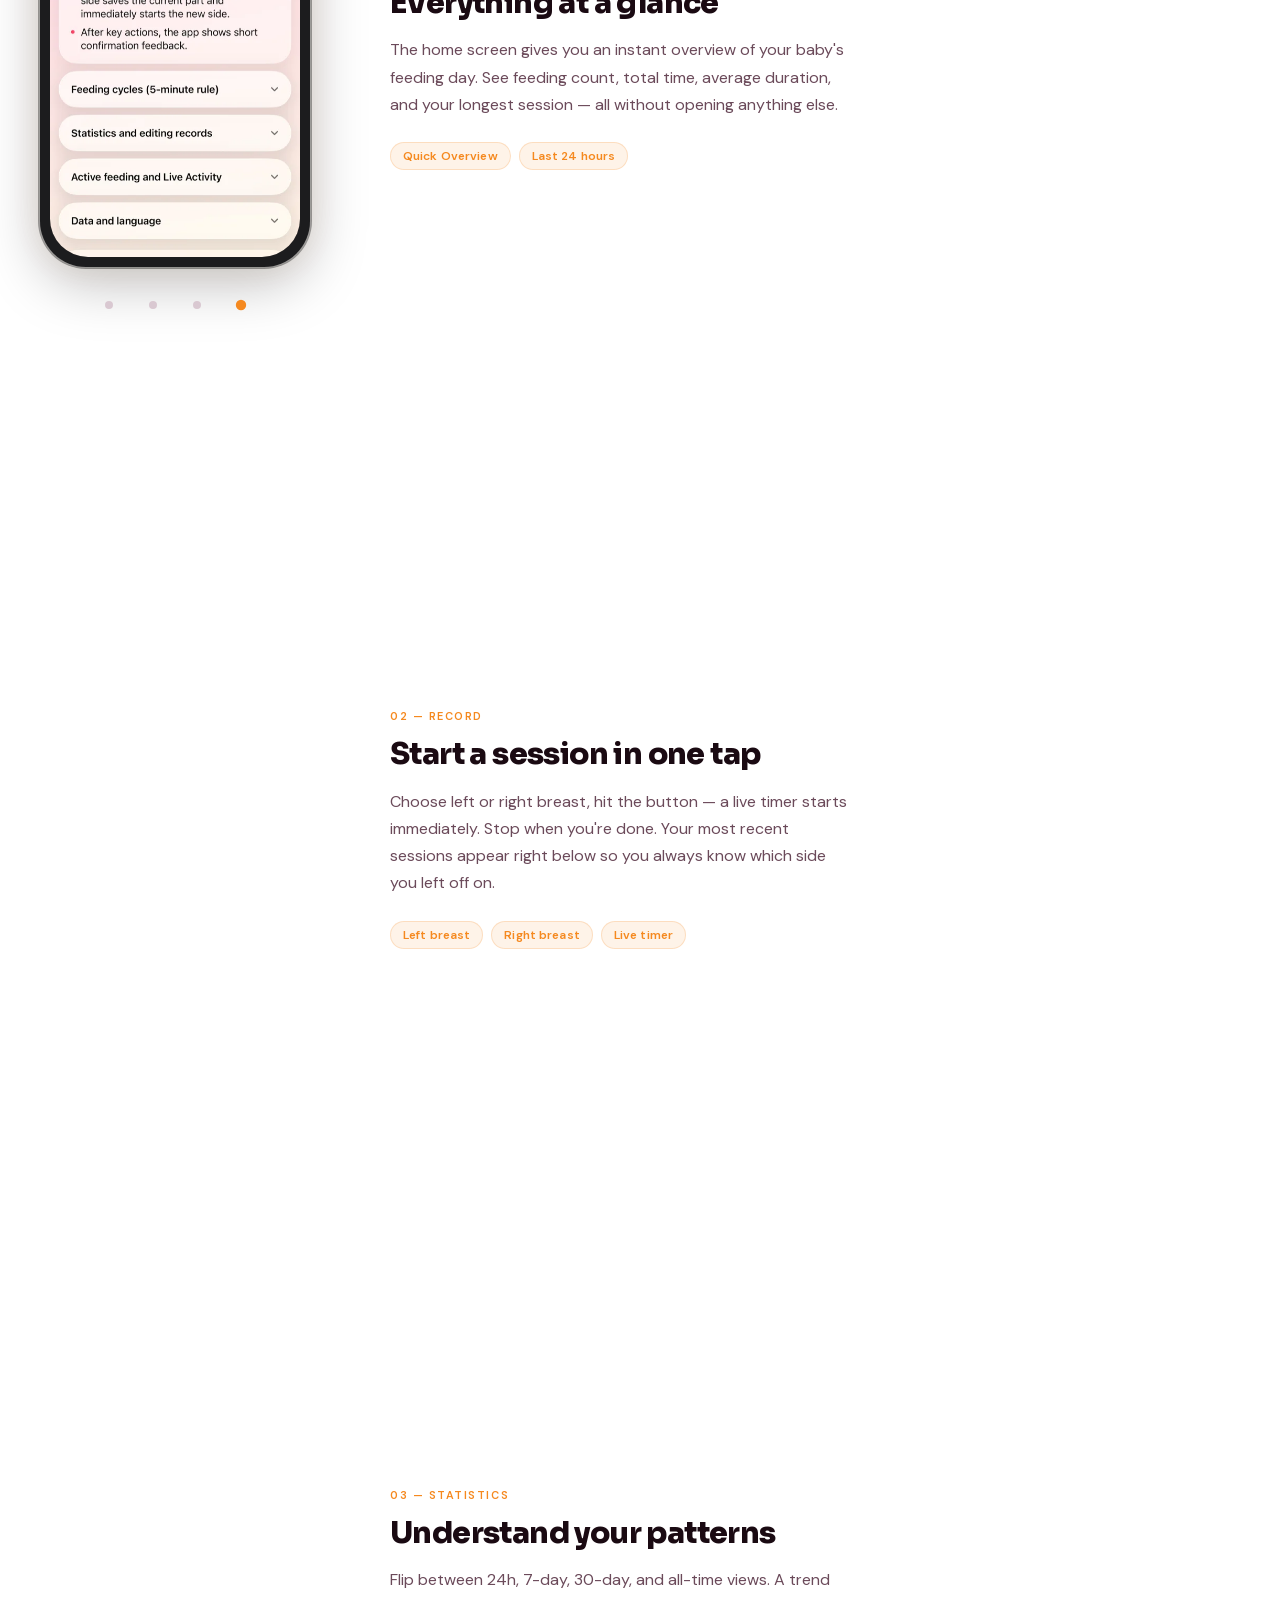
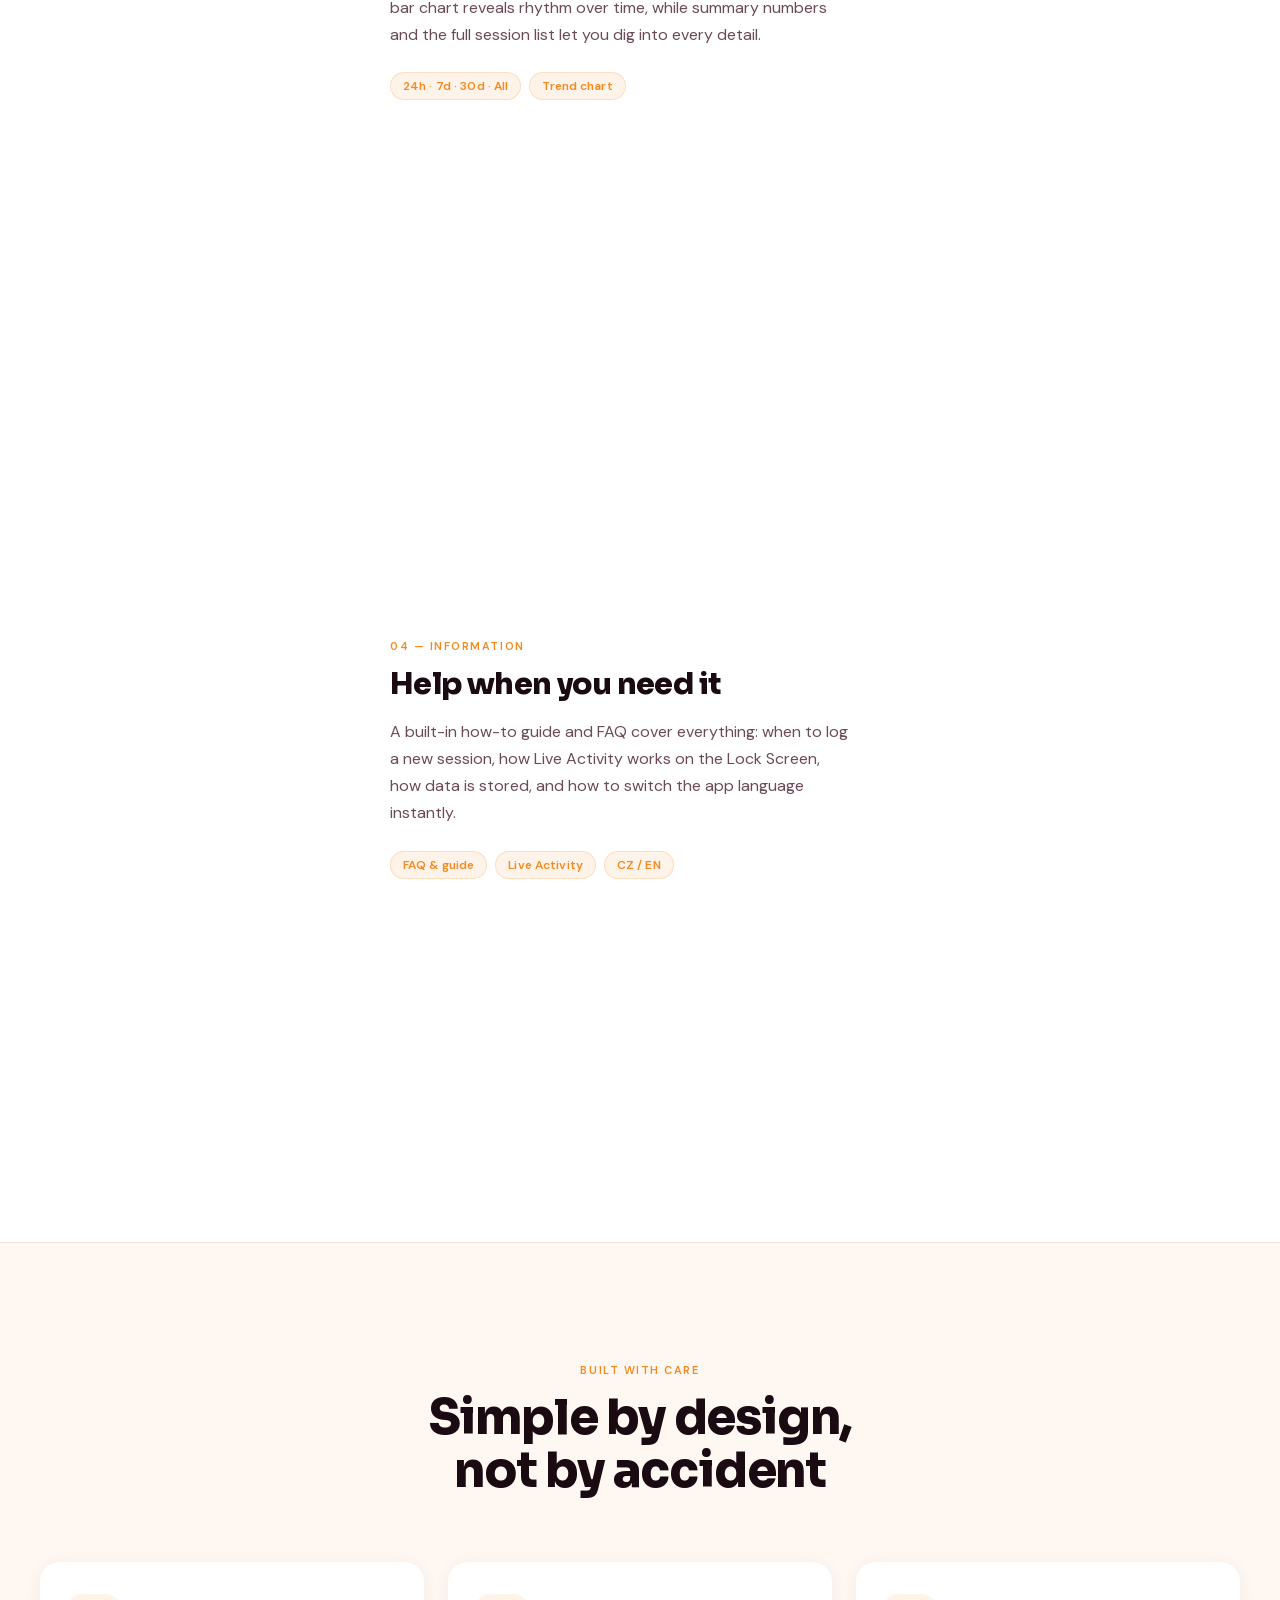
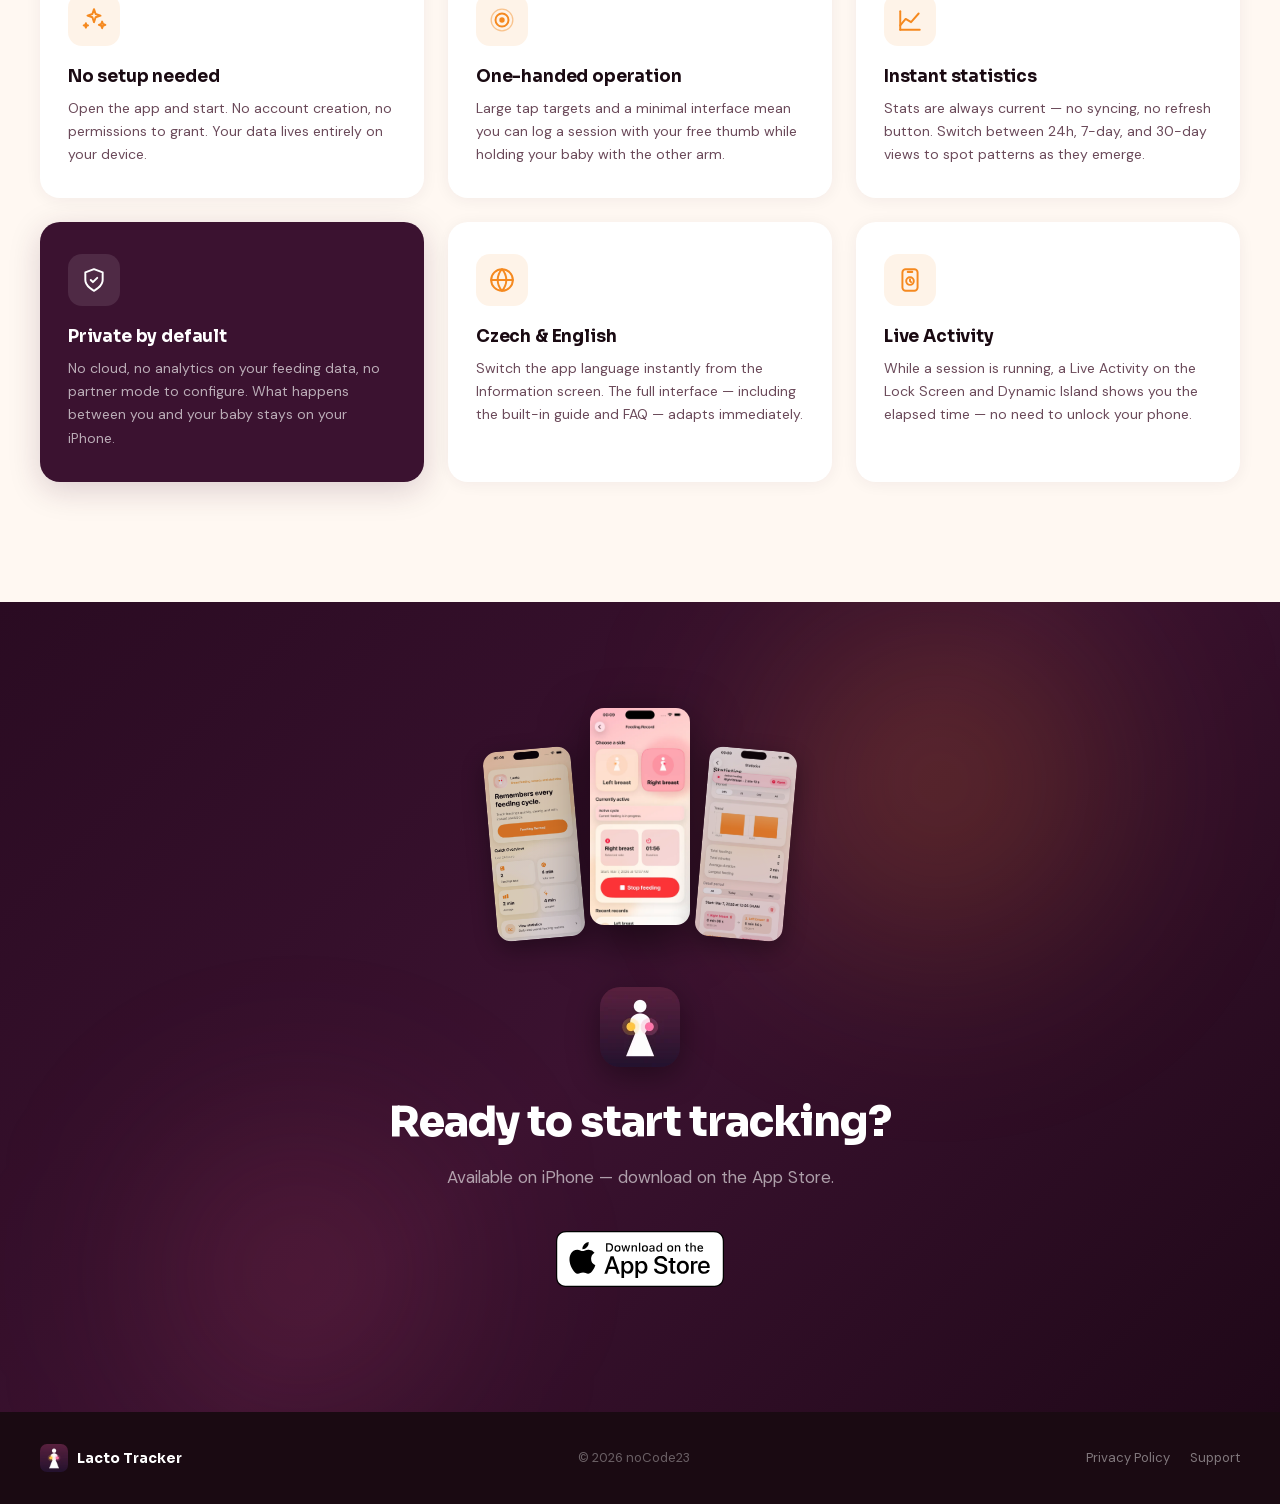
==== commit c96247fa: "Convert images to WebP and resize for performance (-98% image size) Co-Authored-By: Claude Sonnet 4." ====
--- a/index.html
+++ b/index.html
@@ -69,7 +69,10 @@
   ════════════════════════════════════════════════════════════════ -->
   <nav id="nav" aria-label="Main navigation">
     <a href="#" class="nav-brand">
-      <img src="assets/images/app_logo.png" alt="Lacto Tracker app icon" class="nav-logo" />
+      <picture>
+        <source srcset="assets/images/app_logo.webp" type="image/webp" />
+        <img src="assets/images/app_logo.png" alt="Lacto Tracker app icon" class="nav-logo" />
+      </picture>
       <span class="nav-name">Lacto Tracker</span>
     </a>
     <div class="lang-switch">
@@ -122,7 +125,10 @@
       <div class="hero-phone-wrap" aria-hidden="true">
         <div class="iphone-frame">
           <div class="iphone-screen">
-            <img src="assets/images/main_screen.png" alt="Lacto Tracker home screen" />
+            <picture>
+              <source srcset="assets/images/main_screen.webp" type="image/webp" />
+              <img src="assets/images/main_screen.png" alt="Lacto Tracker home screen" />
+            </picture>
           </div>
         </div>
       </div>
@@ -172,10 +178,22 @@
       <div class="showcase-phone-col" aria-hidden="true">
         <div class="showcase-iphone" id="showcasePhone">
           <div class="showcase-screen" id="showcaseScreen">
-            <img src="assets/images/main_screen.png"    alt="Home screen"        class="active" data-step="0" loading="lazy" />
-            <img src="assets/images/feeding_record.png" alt="Record screen"      data-step="1" loading="lazy" />
-            <img src="assets/images/statistics.png"     alt="Statistics screen"  data-step="2" loading="lazy" />
-            <img src="assets/images/information.png"    alt="Information screen" data-step="3" loading="lazy" />
+            <picture>
+              <source srcset="assets/images/main_screen.webp" type="image/webp" />
+              <img src="assets/images/main_screen.png" alt="Home screen" class="active" data-step="0" loading="lazy" />
+            </picture>
+            <picture>
+              <source srcset="assets/images/feeding_record.webp" type="image/webp" />
+              <img src="assets/images/feeding_record.png" alt="Record screen" data-step="1" loading="lazy" />
+            </picture>
+            <picture>
+              <source srcset="assets/images/statistics.webp" type="image/webp" />
+              <img src="assets/images/statistics.png" alt="Statistics screen" data-step="2" loading="lazy" />
+            </picture>
+            <picture>
+              <source srcset="assets/images/information.webp" type="image/webp" />
+              <img src="assets/images/information.png" alt="Information screen" data-step="3" loading="lazy" />
+            </picture>
           </div>
         </div>
 
@@ -340,11 +358,23 @@
 
     <div class="cta-inner fade-in">
       <div class="cta-phones" aria-hidden="true">
-        <img src="assets/images/main_screen.png"    class="cta-phone-thumb"               loading="lazy" alt="" />
-        <img src="assets/images/feeding_record.png" class="cta-phone-thumb cta-phone-thumb--center" loading="lazy" alt="" />
-        <img src="assets/images/statistics.png"     class="cta-phone-thumb cta-phone-thumb--right"  loading="lazy" alt="" />
-      </div>
-      <img src="assets/images/app_logo.png" alt="Lacto Tracker app icon" class="cta-logo" loading="lazy" />
+        <picture>
+          <source srcset="assets/images/main_screen.webp" type="image/webp" />
+          <img src="assets/images/main_screen.png" class="cta-phone-thumb" loading="lazy" alt="" />
+        </picture>
+        <picture>
+          <source srcset="assets/images/feeding_record.webp" type="image/webp" />
+          <img src="assets/images/feeding_record.png" class="cta-phone-thumb cta-phone-thumb--center" loading="lazy" alt="" />
+        </picture>
+        <picture>
+          <source srcset="assets/images/statistics.webp" type="image/webp" />
+          <img src="assets/images/statistics.png" class="cta-phone-thumb cta-phone-thumb--right" loading="lazy" alt="" />
+        </picture>
+      </div>
+      <picture>
+        <source srcset="assets/images/app_logo.webp" type="image/webp" />
+        <img src="assets/images/app_logo.png" alt="Lacto Tracker app icon" class="cta-logo" loading="lazy" />
+      </picture>
       <h2 class="cta-title">Ready to start tracking?</h2>
       <p class="cta-subtitle">Available on iPhone — download on the App Store.</p>
       <a href="https://apps.apple.com/app/lacto-tracker/id6760203009" class="appstore-badge" target="_blank" rel="noopener">
@@ -359,7 +389,10 @@
   <footer id="footer">
     <div class="footer-inner">
       <a href="#" class="footer-brand">
-        <img src="assets/images/app_logo.png" alt="Lacto Tracker app icon" class="footer-logo" loading="lazy" />
+        <picture>
+          <source srcset="assets/images/app_logo.webp" type="image/webp" />
+          <img src="assets/images/app_logo.png" alt="Lacto Tracker app icon" class="footer-logo" loading="lazy" />
+        </picture>
         <span class="footer-name">Lacto Tracker</span>
       </a>
       <p class="footer-copy">© 2026 noCode23</p>
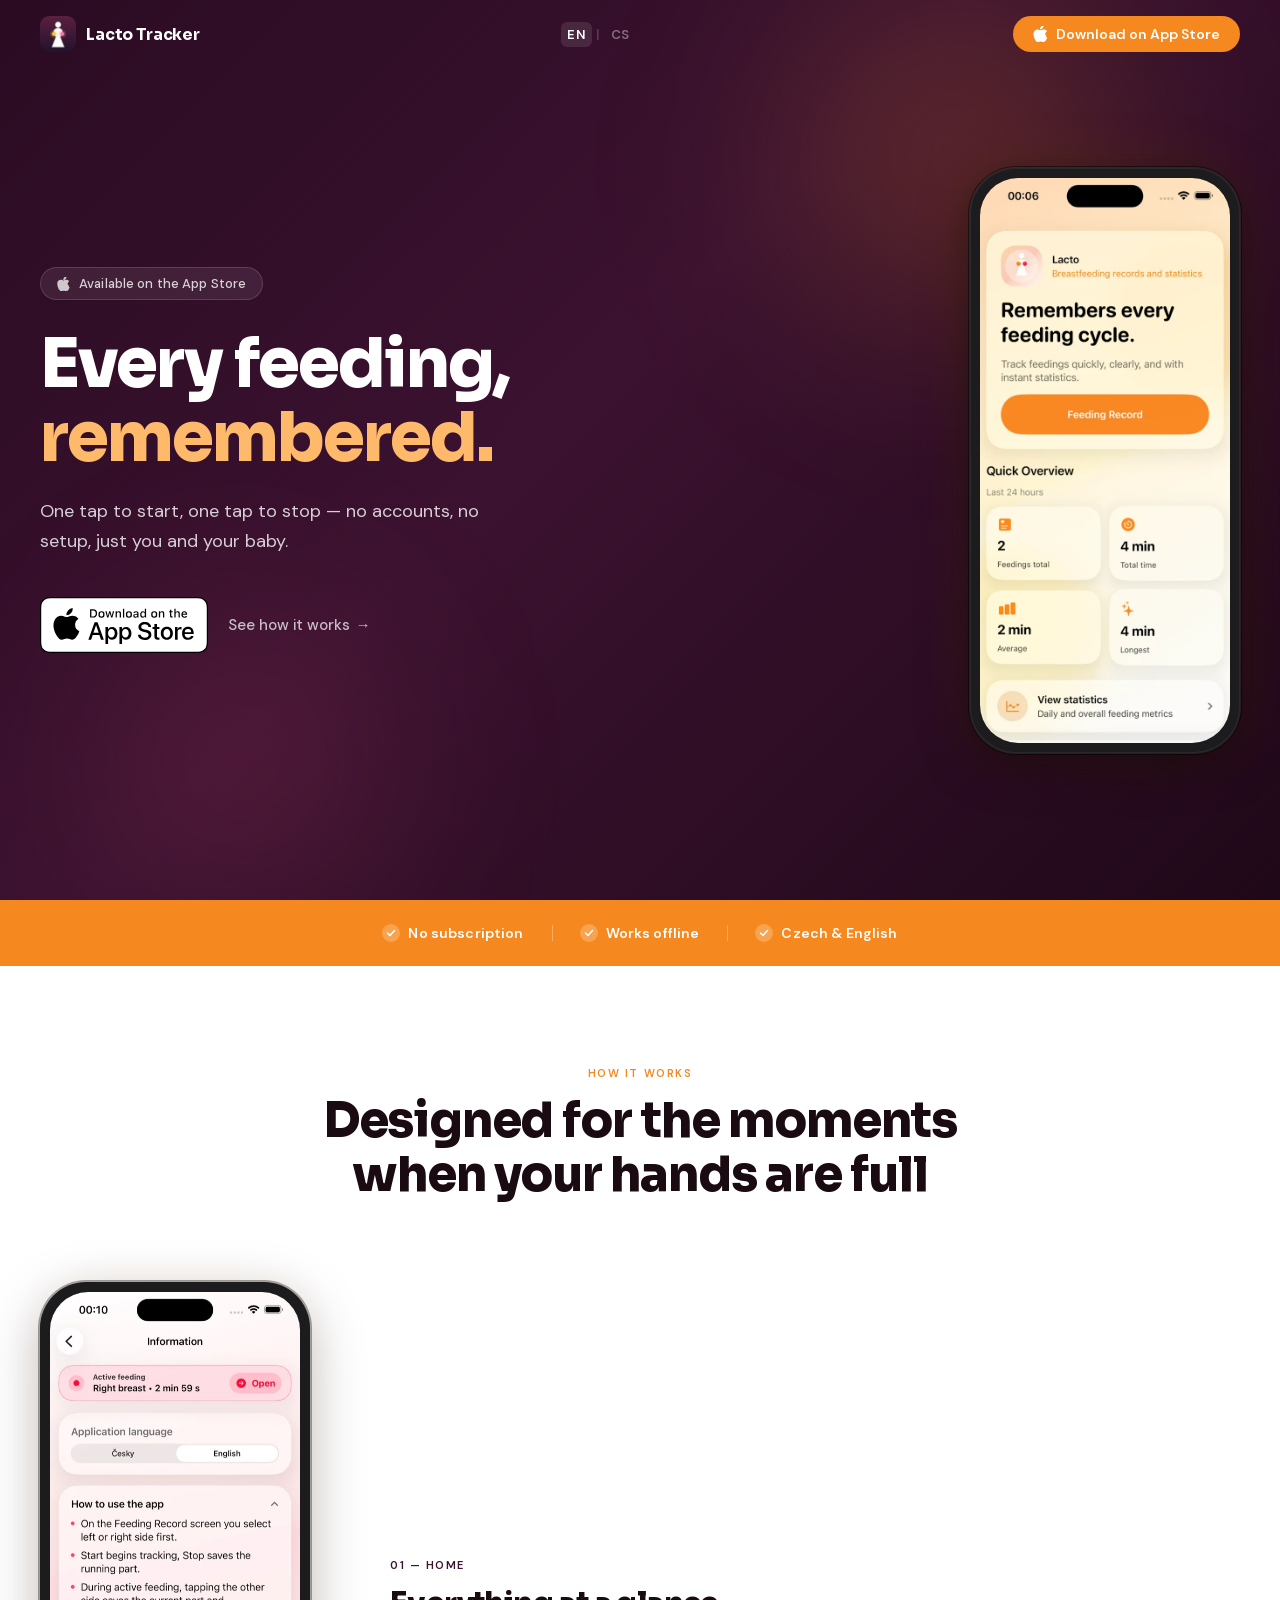
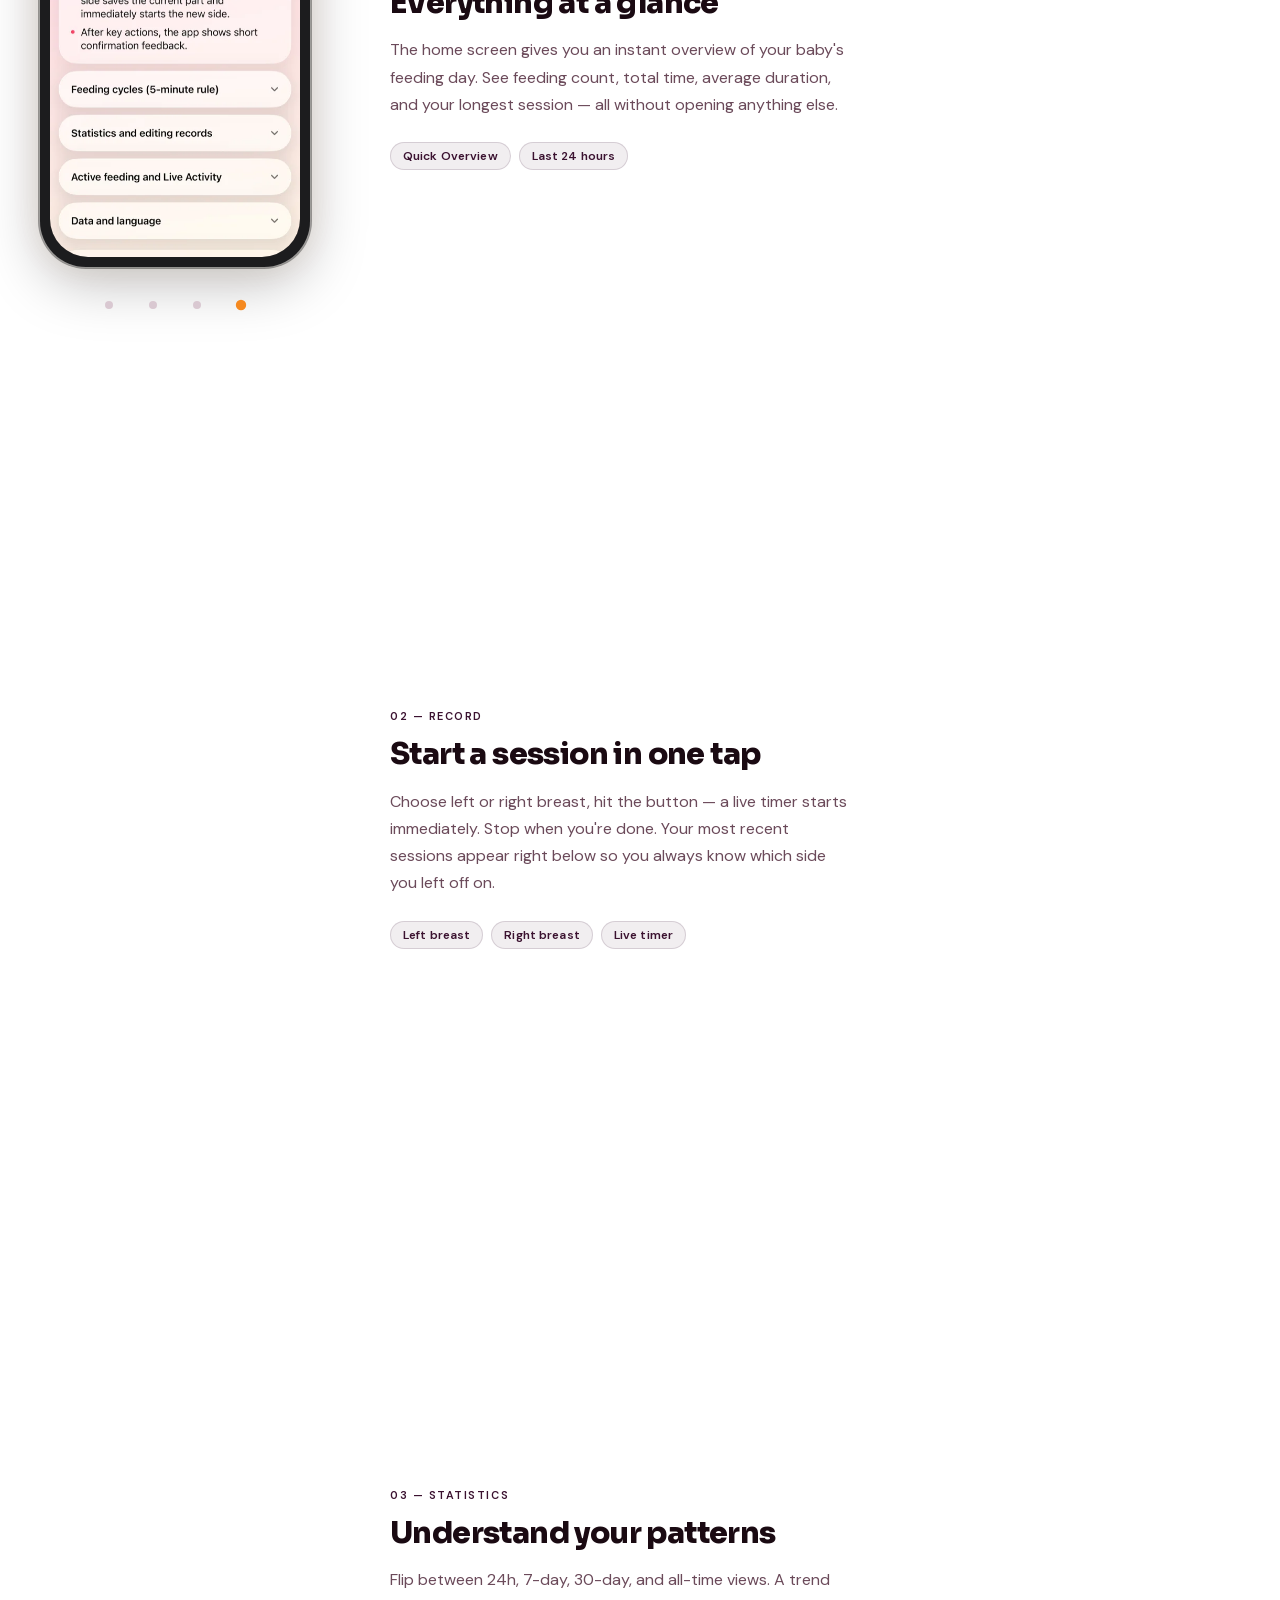
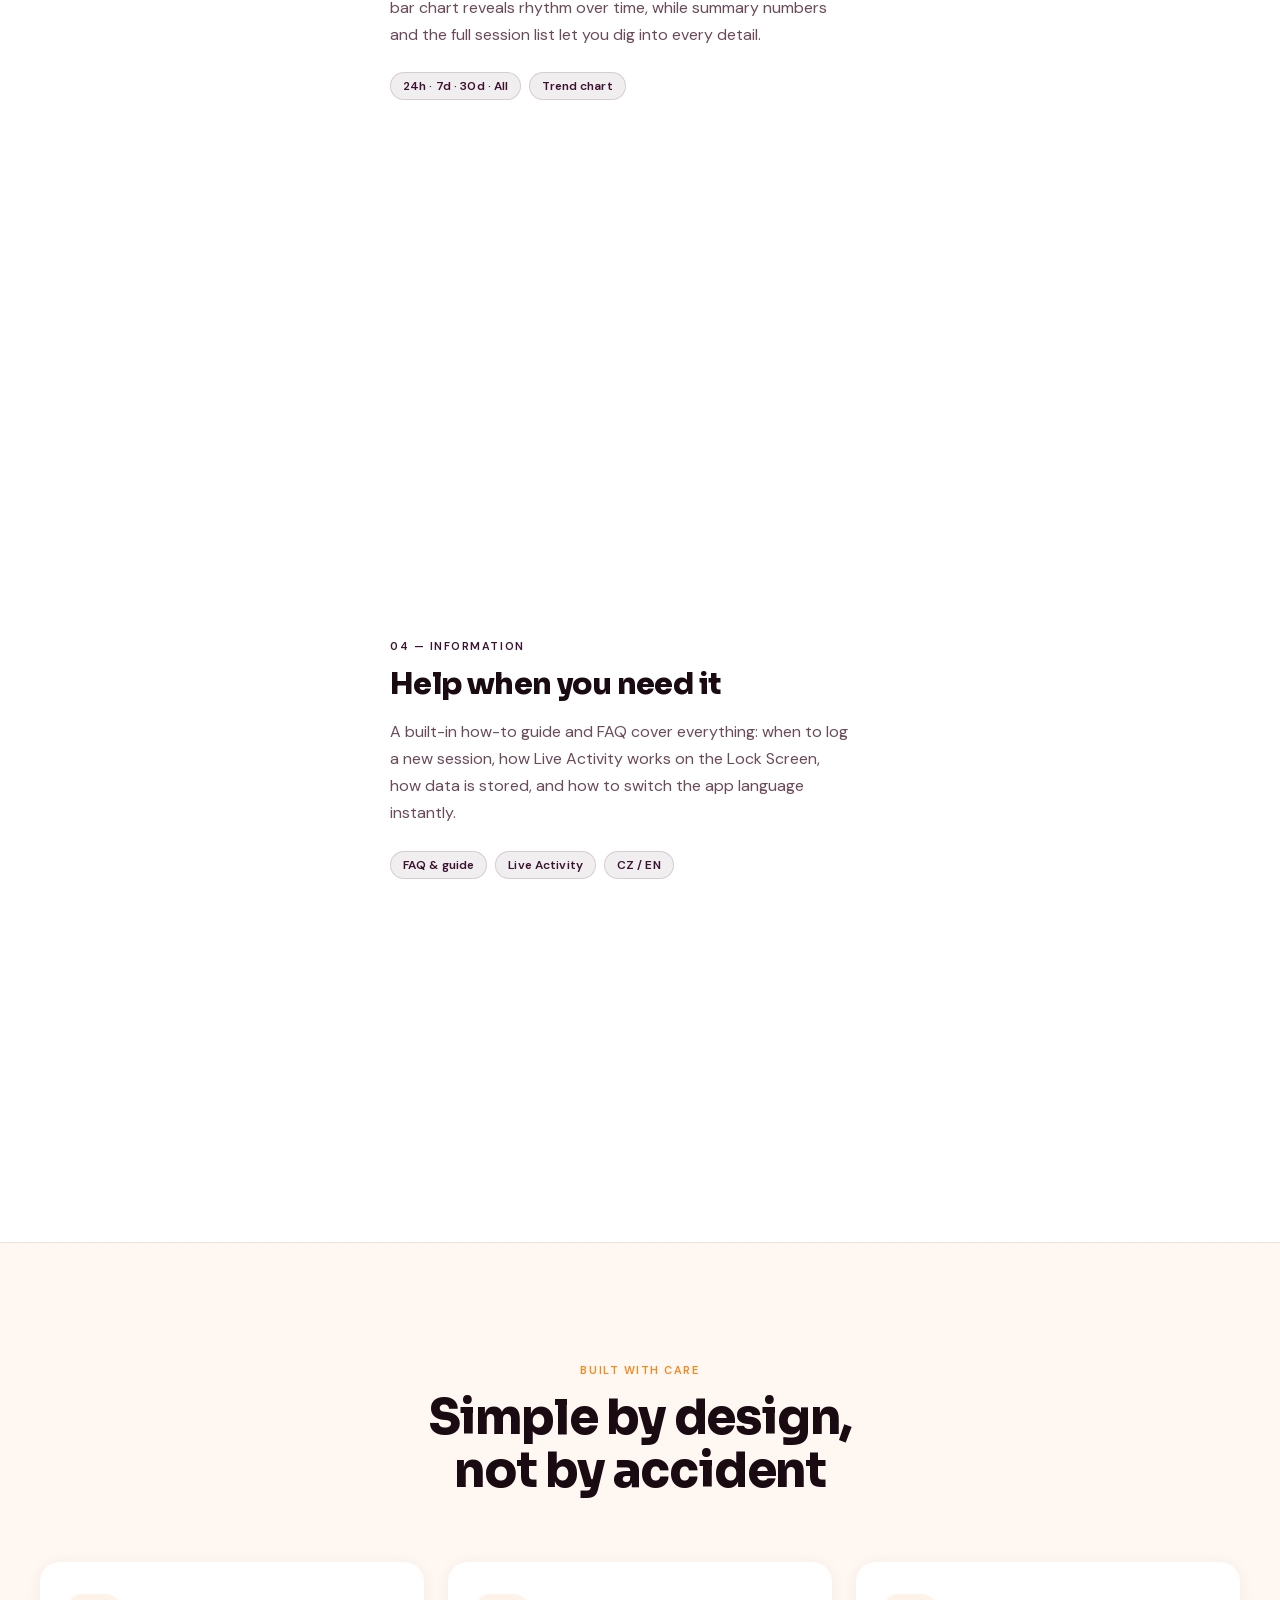
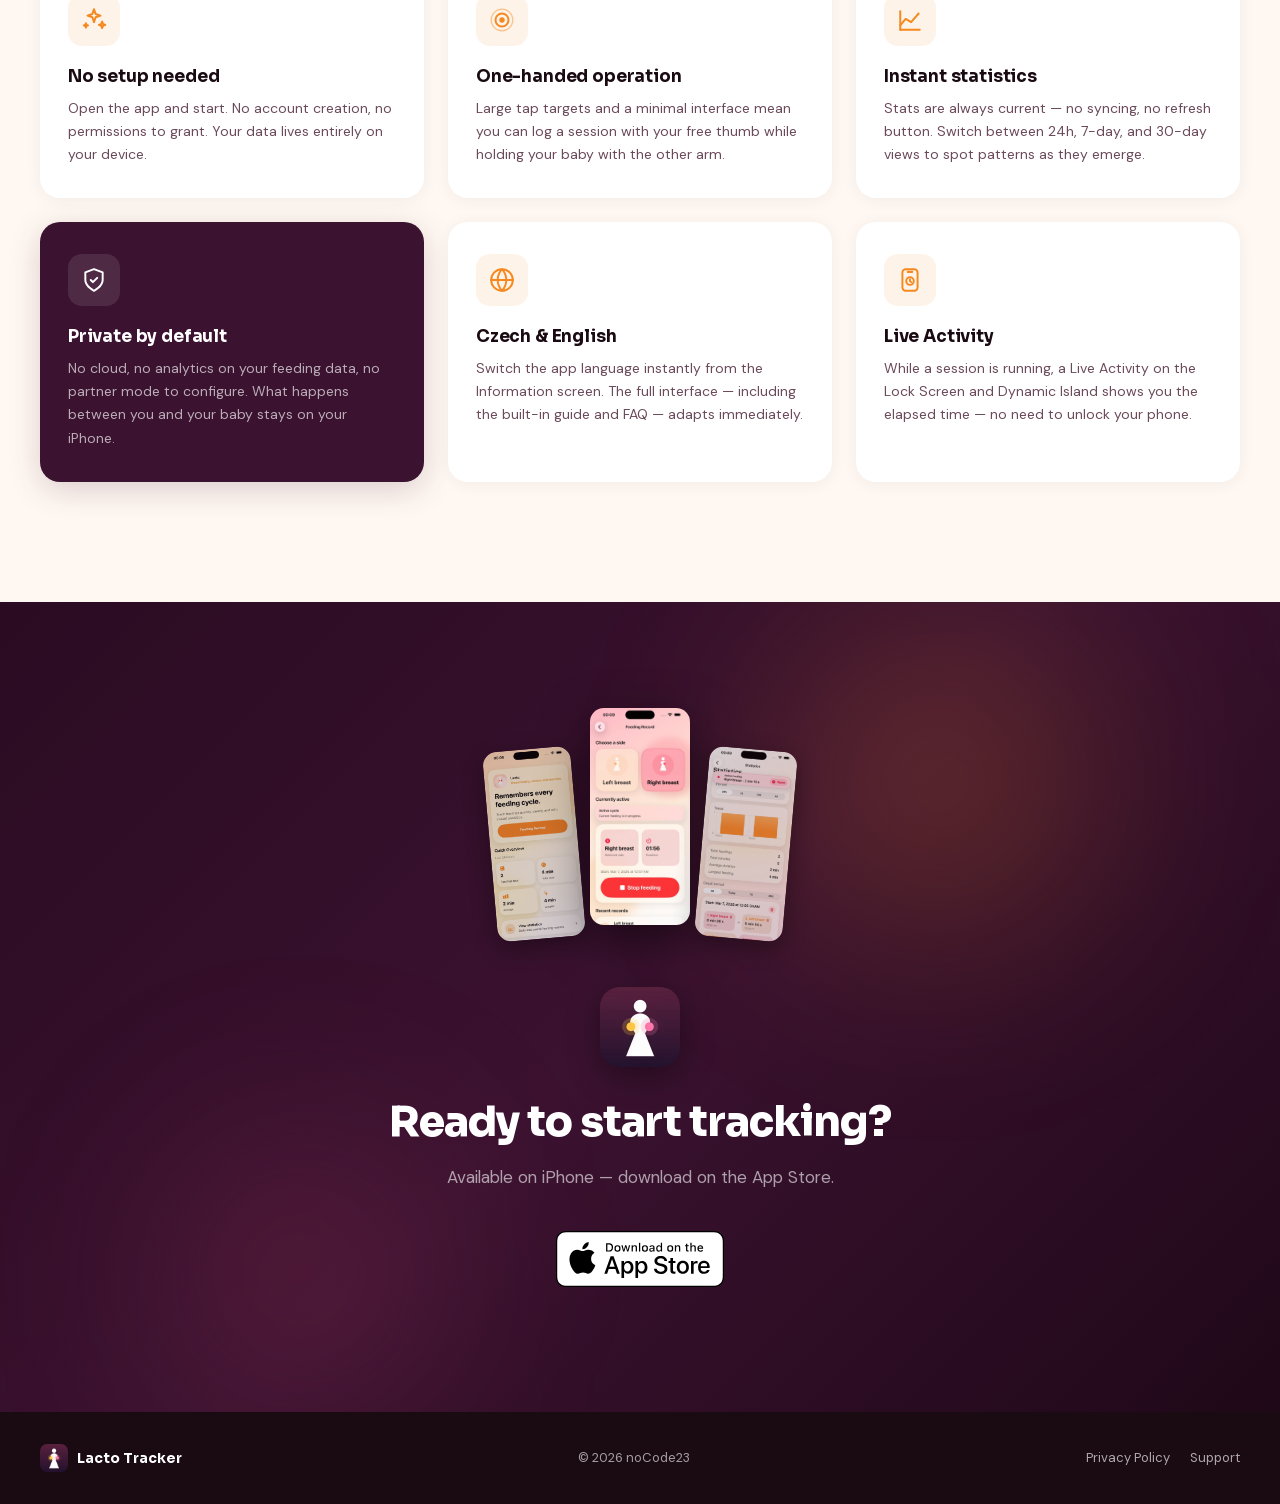
==== commit 4c8fe6ea: "Add <main> landmark element for screen reader accessibility Co-Authored-By: Claude Sonnet 4.6 <norep" ====
--- a/index.html
+++ b/index.html
@@ -88,6 +88,8 @@
     </a>
   </nav>
 
+  <main>
+
   <!-- ═══════════════════════════════════════════════════════════
        HERO
   ════════════════════════════════════════════════════════════════ -->
@@ -175,8 +177,8 @@
 
     <div class="showcase-layout">
       <!-- Sticky phone column -->
-      <div class="showcase-phone-col" aria-hidden="true">
-        <div class="showcase-iphone" id="showcasePhone">
+      <div class="showcase-phone-col">
+        <div class="showcase-iphone" id="showcasePhone" aria-hidden="true">
           <div class="showcase-screen" id="showcaseScreen">
             <picture>
               <source srcset="assets/images/main_screen.webp" type="image/webp" />
@@ -383,6 +385,8 @@
     </div>
   </section>
 
+  </main>
+
   <!-- ═══════════════════════════════════════════════════════════
        FOOTER
   ════════════════════════════════════════════════════════════════ -->
--- a/assets/css/main.css
+++ b/assets/css/main.css
@@ -571,7 +571,7 @@
   font-weight: 700;
   letter-spacing: 0.14em;
   text-transform: uppercase;
-  color: var(--orange);
+  color: var(--plum);
   margin-bottom: 14px;
 }
 
@@ -602,9 +602,9 @@
   display: inline-block;
   font-size: 12px;
   font-weight: 600;
-  color: var(--orange);
-  background: rgba(245,137,31,0.10);
-  border: 1px solid rgba(245,137,31,0.20);
+  color: var(--plum);
+  background: rgba(59,18,48,0.07);
+  border: 1px solid rgba(59,18,48,0.15);
   padding: 5px 12px;
   border-radius: 50px;
   letter-spacing: 0.01em;
@@ -821,14 +821,14 @@
 
 .footer-copy {
   font-size: 13px;
-  color: rgba(255,255,255,0.35);
+  color: rgba(255,255,255,0.60);
 }
 
 .footer-links { display: flex; gap: 20px; }
 
 .footer-link {
   font-size: 13px;
-  color: rgba(255,255,255,0.45);
+  color: rgba(255,255,255,0.65);
   transition: color 0.2s ease;
 }
 
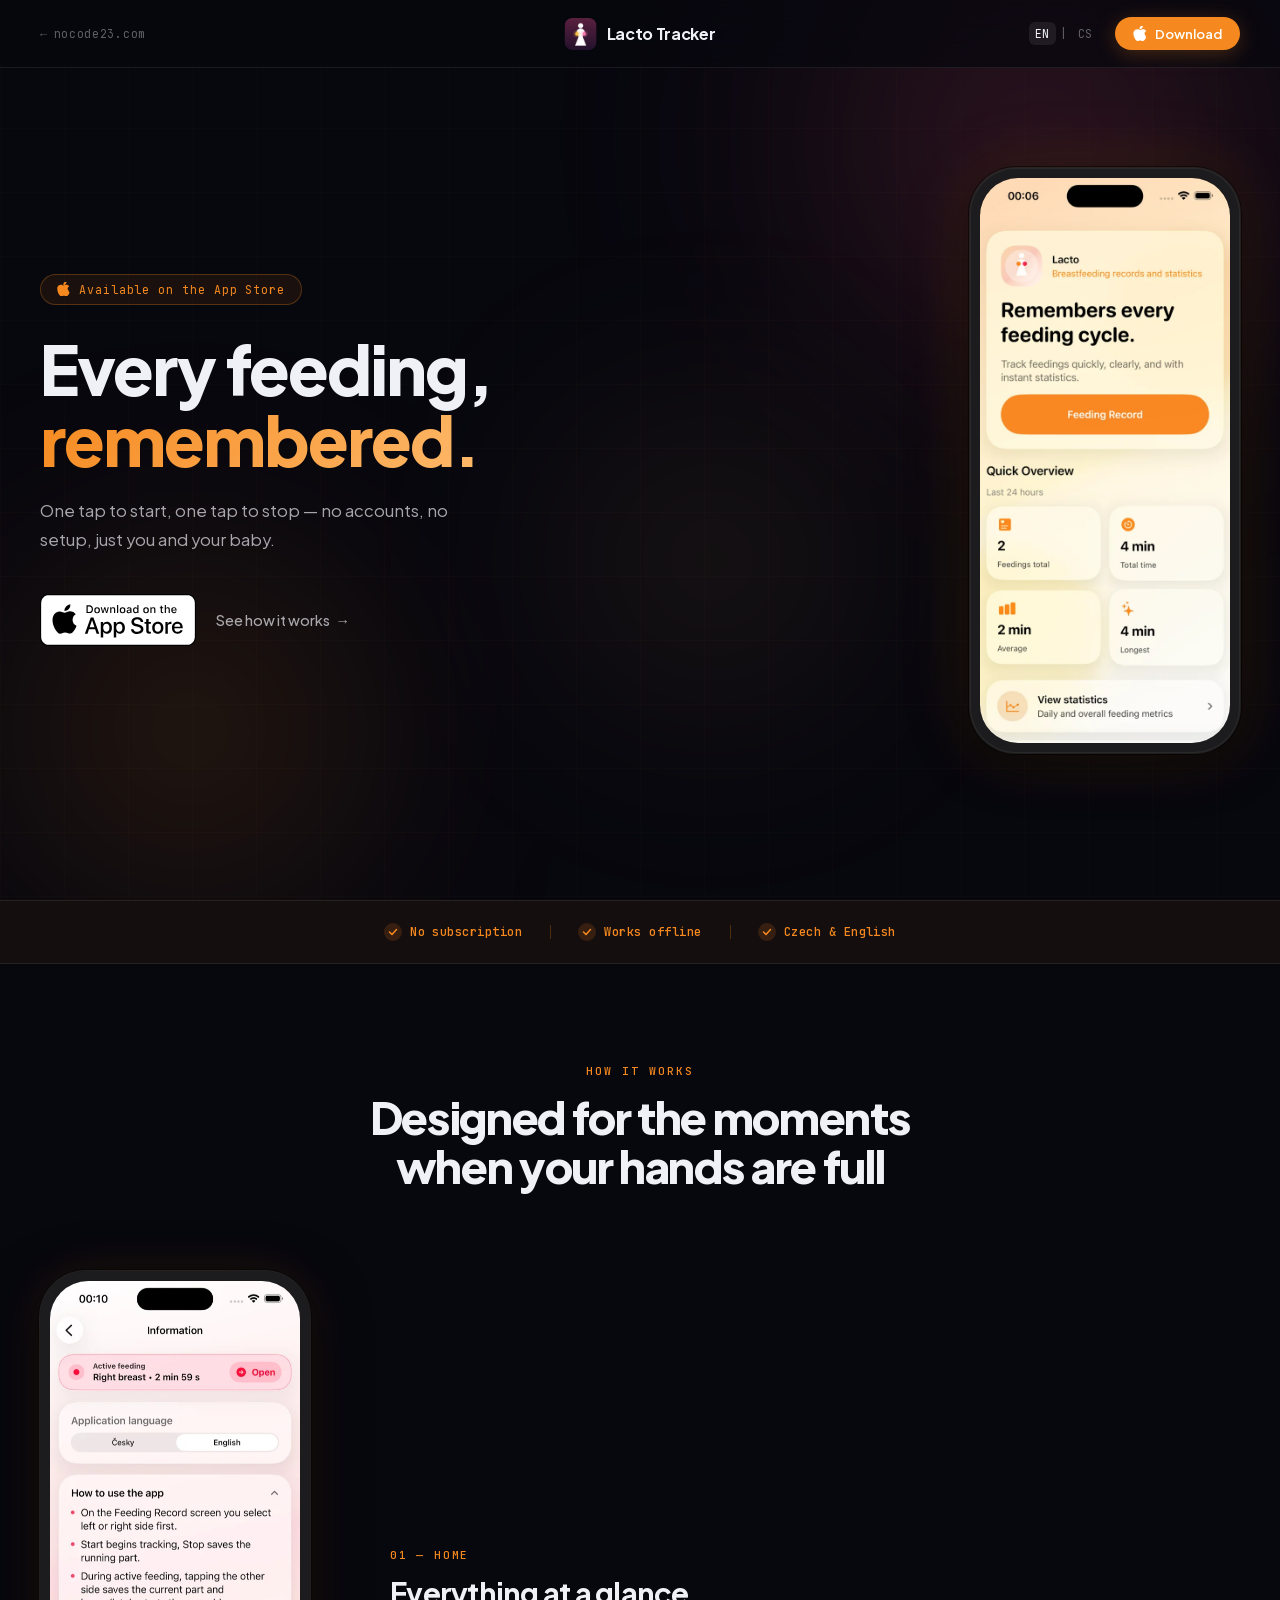
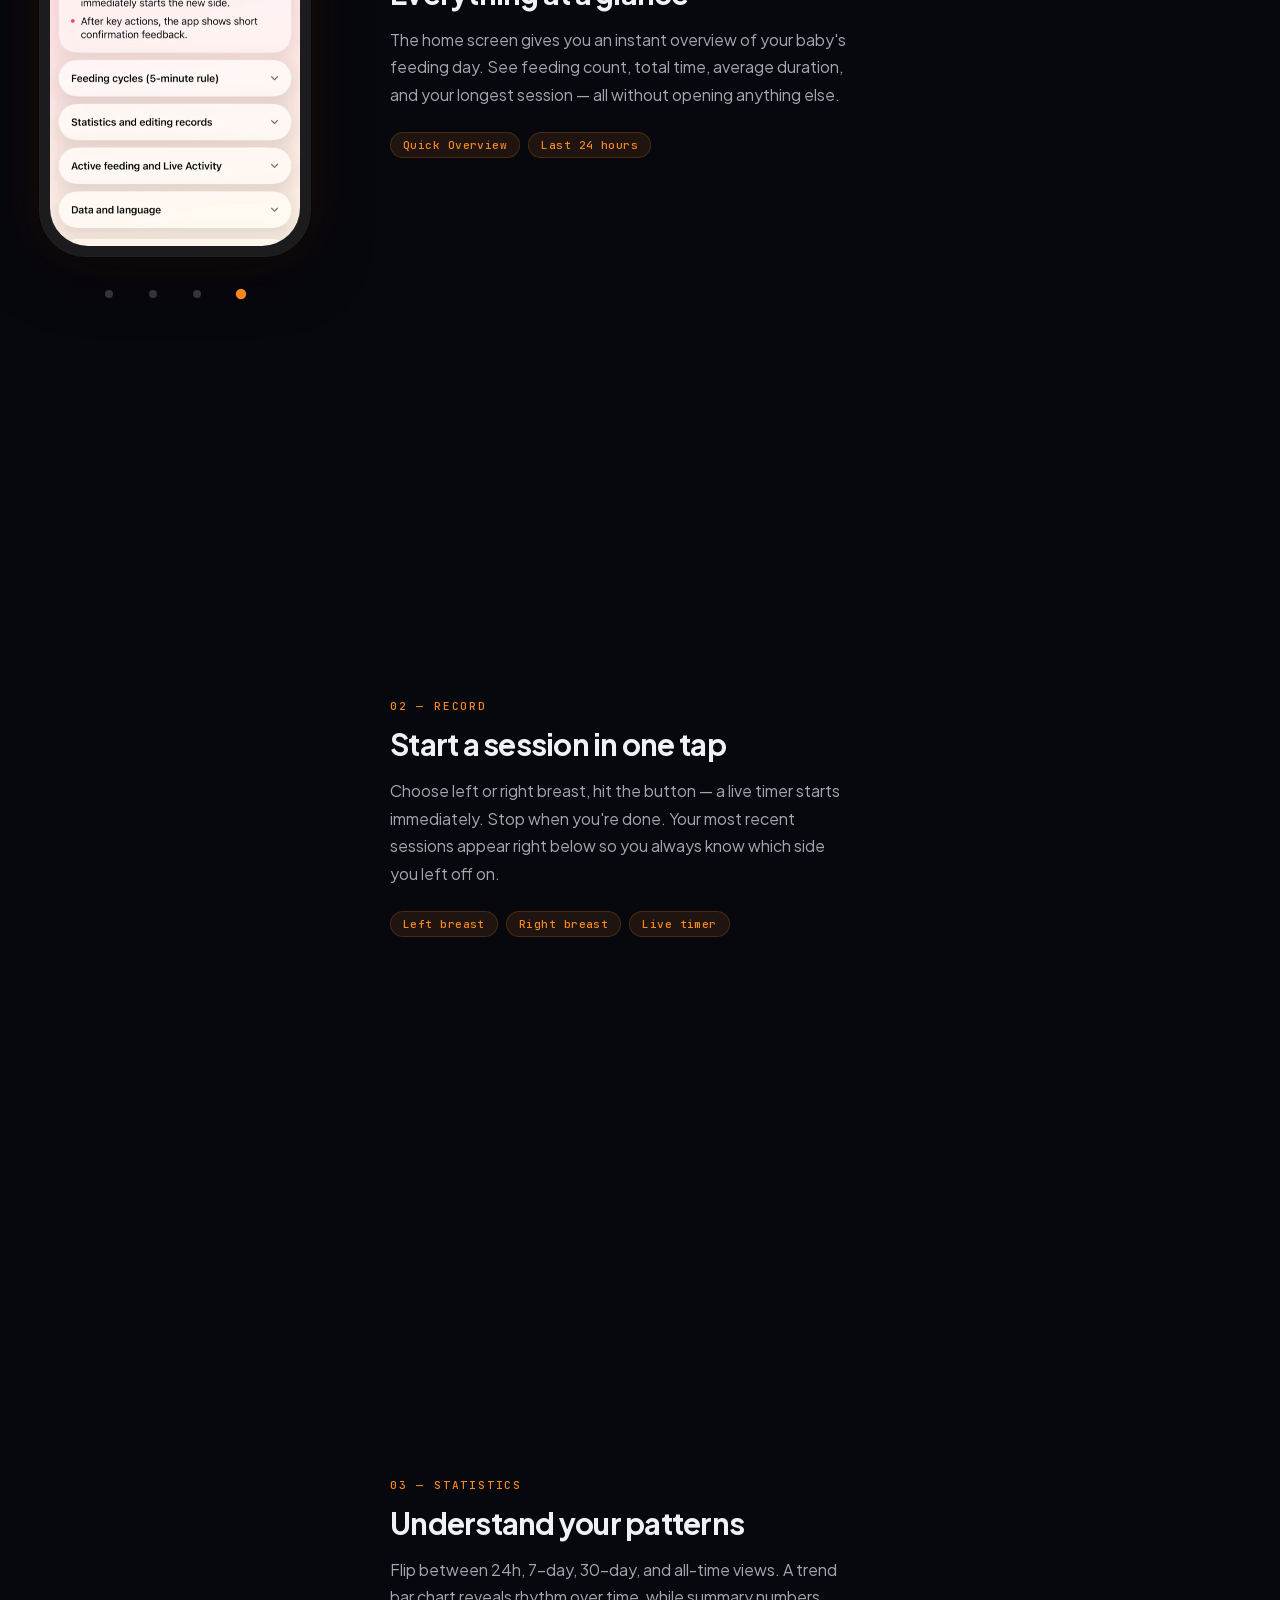
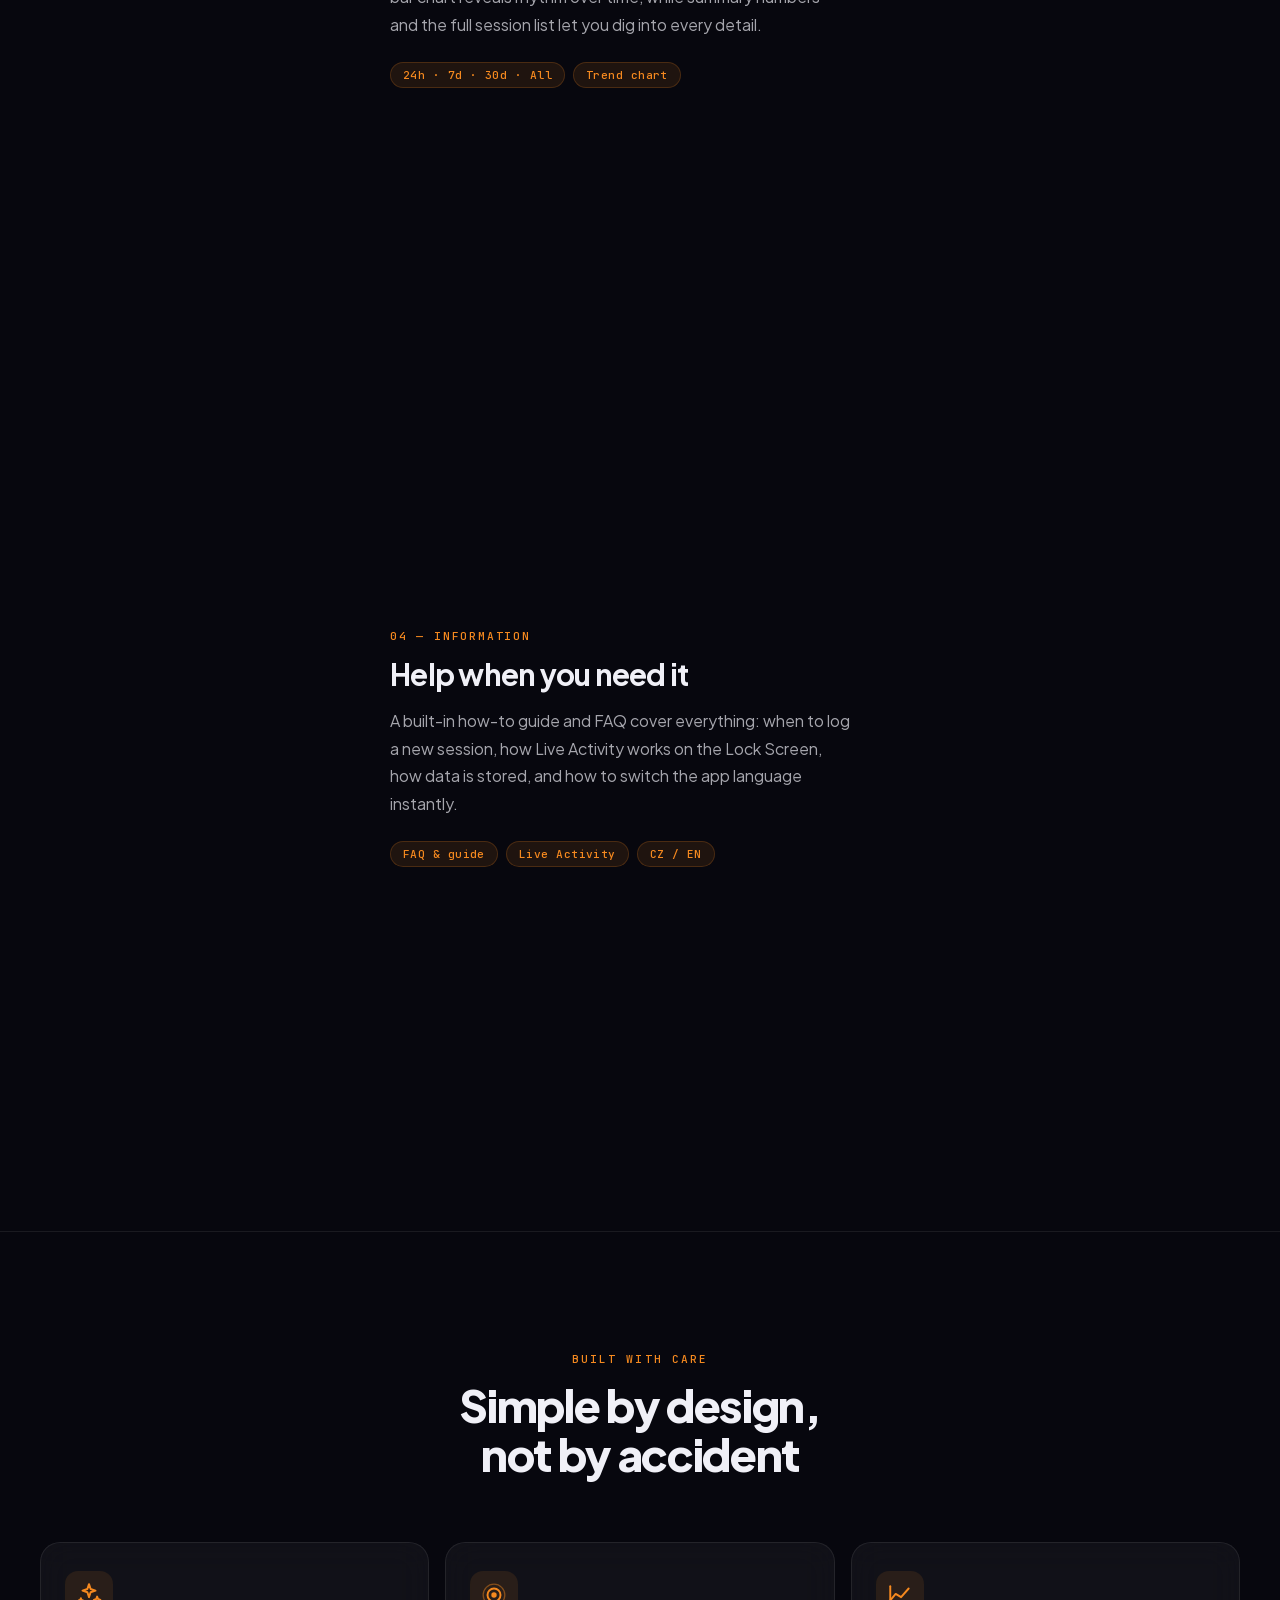
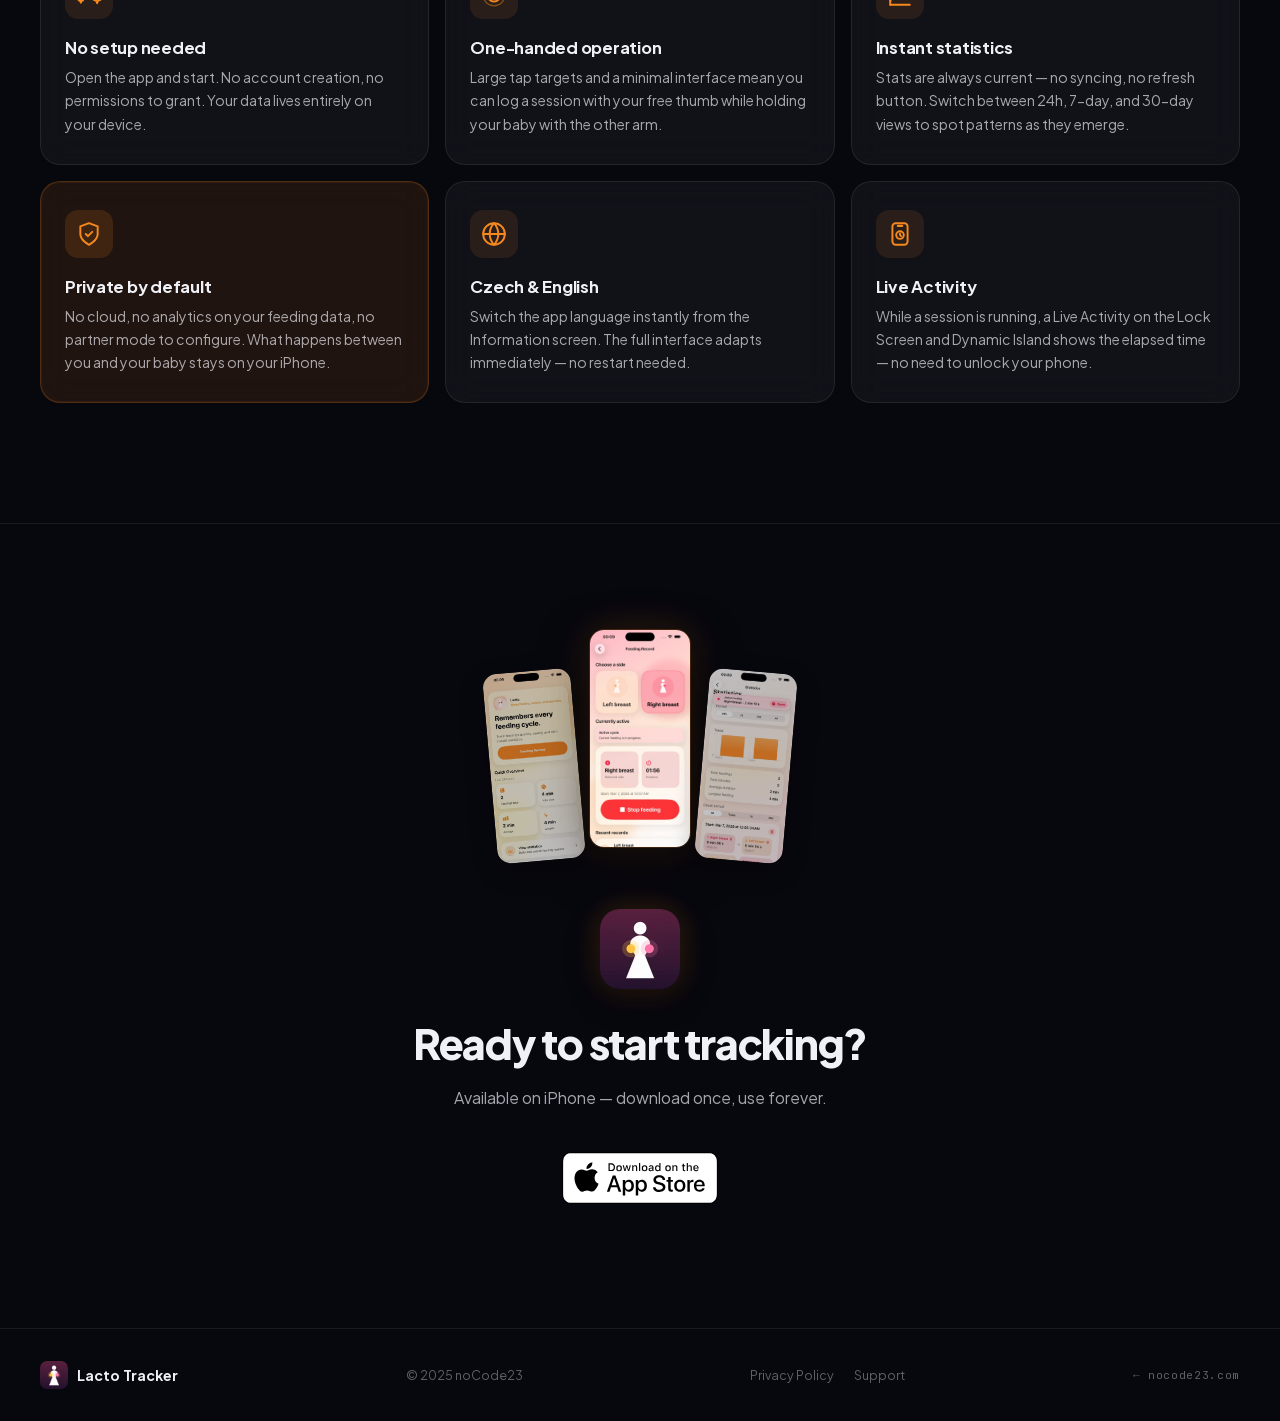
==== commit c4352497: "init: lacto-tracker micro-site" ====
--- a/index.html
+++ b/index.html
@@ -5,103 +5,98 @@
   <meta name="viewport" content="width=device-width, initial-scale=1.0" />
   <title>Lacto Tracker — Every feeding, remembered.</title>
   <meta name="description" content="Simple breastfeeding tracker for new moms. One tap to start, one tap to stop. No accounts, works offline. One-time purchase, no subscription." />
-  <meta name="keywords" content="breastfeeding tracker, breastfeeding app, nursing tracker, baby feeding log, lactation tracker, breastfeeding timer, nursing log, breastfeeding statistics, new mom app, iPhone baby app, breastfeeding left right, feeding duration tracker" />
+  <meta name="keywords" content="breastfeeding tracker, breastfeeding app, nursing tracker, baby feeding log, lactation tracker, breastfeeding timer, nursing log, breastfeeding statistics, new mom app, iPhone baby app" />
   <meta name="author" content="noCode23" />
   <meta name="robots" content="index, follow" />
-  <link rel="canonical" href="https://nocode23.github.io/lacto-tracker-web/" />
-  <link rel="sitemap" type="application/xml" href="/lacto-tracker-web/sitemap.xml" />
-  <link rel="alternate" hreflang="en"        href="https://nocode23.github.io/lacto-tracker-web/" />
-  <link rel="alternate" hreflang="cs"        href="https://nocode23.github.io/lacto-tracker-web/index-cs.html" />
-  <link rel="alternate" hreflang="x-default" href="https://nocode23.github.io/lacto-tracker-web/" />
-  <link rel="icon" type="image/png" href="assets/images/app_logo.png" />
-  <link rel="apple-touch-icon"      href="assets/images/app_logo.png" />
-
-  <!-- Open Graph -->
+  <link rel="canonical" href="https://nocode23.com/lacto-tracker/" />
+  <link rel="alternate" hreflang="en"        href="https://nocode23.com/lacto-tracker/" />
+  <link rel="alternate" hreflang="cs"        href="https://nocode23.com/lacto-tracker/index-cs.html" />
+  <link rel="alternate" hreflang="x-default" href="https://nocode23.com/lacto-tracker/" />
+  <link rel="icon" href="favicon.ico" sizes="any" />
+  <link rel="icon" type="image/png" sizes="32x32" href="assets/images/favicon-32x32.png" />
+  <link rel="icon" type="image/png" sizes="16x16" href="assets/images/favicon-16x16.png" />
+  <link rel="apple-touch-icon" sizes="180x180" href="assets/images/apple-touch-icon.png" />
+
   <meta property="og:type"        content="website" />
-  <meta property="og:url"         content="https://nocode23.github.io/lacto-tracker-web/" />
+  <meta property="og:url"         content="https://nocode23.com/lacto-tracker/" />
   <meta property="og:title"       content="Lacto Tracker — Breastfeeding Tracker for New Moms" />
-  <meta property="og:description" content="Simple breastfeeding tracker for new moms. One tap to start, one tap to stop. Track left and right breast feedings. No accounts, works offline. One-time purchase, no subscription." />
-  <meta property="og:image"       content="https://nocode23.github.io/lacto-tracker-web/assets/images/og-image.jpg" />
-  <meta property="og:image:width"  content="1200" />
-  <meta property="og:image:height" content="630" />
+  <meta property="og:description" content="Simple breastfeeding tracker for new moms. One tap to start, one tap to stop. No accounts, works offline. One-time purchase, no subscription." />
+  <meta property="og:image"       content="https://nocode23.com/lacto-tracker/assets/images/og-image.jpg" />
   <meta property="og:locale"      content="en_US" />
   <meta property="og:locale:alternate" content="cs_CZ" />
   <meta property="og:site_name"   content="Lacto Tracker" />
 
-  <!-- Twitter Card -->
   <meta name="twitter:card"        content="summary_large_image" />
   <meta name="twitter:title"       content="Lacto Tracker — Breastfeeding Tracker for New Moms" />
-  <meta name="twitter:description" content="Simple breastfeeding tracker for new moms. One tap to start, one tap to stop. Track left and right breast feedings. No accounts, works offline. One-time purchase, no subscription." />
-  <meta name="twitter:image"       content="https://nocode23.github.io/lacto-tracker-web/assets/images/og-image.jpg" />
-
-  <!-- iOS / App Store -->
+  <meta name="twitter:description" content="Simple breastfeeding tracker for new moms. One tap to start, one tap to stop. No accounts, works offline. One-time purchase, no subscription." />
+  <meta name="twitter:image"       content="https://nocode23.com/lacto-tracker/assets/images/og-image.jpg" />
+
   <meta name="apple-itunes-app" content="app-id=6760203009" />
 
-  <!-- Structured Data -->
   <script type="application/ld+json">
   {
     "@context": "https://schema.org",
     "@type": "SoftwareApplication",
     "name": "Lacto Tracker",
-    "description": "Simple breastfeeding tracker for new moms. One tap to start, one tap to stop. Track left and right breast feedings. No accounts, works offline. One-time purchase, no subscription.",
-    "url": "https://nocode23.github.io/lacto-tracker-web/",
+    "description": "Simple breastfeeding tracker for new moms. One tap to start, one tap to stop. No accounts, works offline. One-time purchase, no subscription.",
+    "url": "https://nocode23.com/lacto-tracker/",
     "applicationCategory": "Utilities/Fitness",
     "operatingSystem": "iOS",
-    "offers": {
-      "@type": "Offer",
-      "price": "2.99",
-      "priceCurrency": "USD"
-    },
-    "author": {
-      "@type": "Organization",
-      "name": "noCode23"
-    }
+    "offers": { "@type": "Offer", "price": "2.99", "priceCurrency": "USD" },
+    "author": { "@type": "Organization", "name": "noCode23" }
   }
   </script>
 
+  <link rel="preload" href="assets/fonts/plus-jakarta-sans-latin.woff2" as="font" type="font/woff2" crossorigin />
+  <link rel="preload" href="assets/fonts/plus-jakarta-sans-latin-ext.woff2" as="font" type="font/woff2" crossorigin />
   <link rel="stylesheet" href="assets/css/main.css" />
 </head>
-
 <body>
 
-  <!-- ═══════════════════════════════════════════════════════════
-       NAVIGATION
-  ════════════════════════════════════════════════════════════════ -->
-  <nav id="nav" aria-label="Main navigation">
+  <div class="blob-container" aria-hidden="true">
+    <div class="blob blob-1"></div>
+    <div class="blob blob-2"></div>
+    <div class="blob blob-3"></div>
+  </div>
+
+  <!-- NAV -->
+  <nav id="nav">
+    <a href="../index.html" class="nav-back">← <span>nocode23.com</span></a>
+
     <a href="#" class="nav-brand">
       <picture>
         <source srcset="assets/images/app_logo.webp" type="image/webp" />
-        <img src="assets/images/app_logo.png" alt="Lacto Tracker app icon" class="nav-logo" />
+        <img src="assets/images/app_logo.png" alt="Lacto Tracker" class="nav-logo" />
       </picture>
       <span class="nav-name">Lacto Tracker</span>
     </a>
-    <div class="lang-switch">
-      <a href="index.html" class="lang-link active">EN</a>
-      <span class="lang-sep">|</span>
-      <a href="index-cs.html" class="lang-link">CS</a>
-    </div>
-    <a href="https://apps.apple.com/app/lacto-tracker/id6760203009" class="btn-nav-download" aria-label="Download Lacto Tracker on the App Store" target="_blank" rel="noopener">
-      <svg viewBox="0 0 20 20" fill="currentColor" aria-hidden="true" width="16" height="16">
-        <path d="M15.25 10.68c-.03-2.77 2.27-4.1 2.37-4.17-1.29-1.89-3.3-2.15-4.02-2.17-1.71-.17-3.34 1.01-4.21 1.01-.86 0-2.19-.98-3.59-.95-1.85.03-3.57 1.08-4.52 2.73C-.3 9.77 1.08 14.7 2.8 17.46c.87 1.26 1.92 2.67 3.3 2.62 1.32-.05 1.82-.84 3.42-.84 1.6 0 2.05.84 3.45.81.03 0 .04 0 .07 0 1.4-.02 2.42-1.33 3.31-2.62.63-.91 1.12-1.92 1.43-2.97-.03-.01-1.57-.6-1.59-2.78zM12.22 2.58C13.02 1.59 13.55.24 13.39-.96c-1.19.05-2.66.8-3.52 1.77-.77.88-1.37 2.27-1.2 3.6 1.32.1 2.66-.64 3.55-1.83z"/>
-      </svg>
-      Download on App Store
-    </a>
+
+    <div class="nav-right">
+      <div class="lang-switch">
+        <a href="index.html" class="lang-link active">EN</a>
+        <span class="lang-sep">|</span>
+        <a href="index-cs.html" class="lang-link">CS</a>
+      </div>
+      <a href="https://apps.apple.com/app/lacto-tracker/id6760203009"
+         class="btn-nav-download" target="_blank" rel="noopener"
+         aria-label="Download Lacto Tracker on the App Store">
+        <svg viewBox="0 0 20 20" fill="currentColor" aria-hidden="true" width="15" height="15">
+          <path d="M15.25 10.68c-.03-2.77 2.27-4.1 2.37-4.17-1.29-1.89-3.3-2.15-4.02-2.17-1.71-.17-3.34 1.01-4.21 1.01-.86 0-2.19-.98-3.59-.95-1.85.03-3.57 1.08-4.52 2.73C-.3 9.77 1.08 14.7 2.8 17.46c.87 1.26 1.92 2.67 3.3 2.62 1.32-.05 1.82-.84 3.42-.84 1.6 0 2.05.84 3.45.81h.07c1.4-.02 2.42-1.33 3.31-2.62.63-.91 1.12-1.92 1.43-2.97-.03-.01-1.57-.6-1.59-2.78zM12.22 2.58C13.02 1.59 13.55.24 13.39-.96c-1.19.05-2.66.8-3.52 1.77-.77.88-1.37 2.27-1.2 3.6 1.32.1 2.66-.64 3.55-1.83z"/>
+        </svg>
+        Download
+      </a>
+    </div>
   </nav>
 
   <main>
 
-  <!-- ═══════════════════════════════════════════════════════════
-       HERO
-  ════════════════════════════════════════════════════════════════ -->
+  <!-- HERO -->
   <section id="hero" aria-label="Hero">
-    <div class="glow-blob glow-blob--orange" aria-hidden="true"></div>
-    <div class="glow-blob glow-blob--pink"   aria-hidden="true"></div>
-
     <div class="hero-inner">
       <div class="hero-text">
         <div class="hero-badge">
-          <svg viewBox="0 0 14 14" fill="rgba(255,255,255,0.75)" aria-hidden="true" width="14" height="14">
-            <path d="M10.54 7.35c-.02-1.98 1.62-2.94 1.69-2.98-.92-1.35-2.36-1.53-2.87-1.55-1.22-.12-2.38.72-3 .72-.61 0-1.56-.7-2.56-.68-1.32.02-2.54.77-3.22 1.95C-.22 6.97.77 10.5 2 12.47c.62.9 1.37 1.91 2.35 1.87.94-.04 1.3-.6 2.44-.6 1.14 0 1.46.6 2.46.58.02 0 .03 0 .05 0 1-.01 1.72-.95 2.36-1.87.45-.65.8-1.37 1.02-2.12-.02-.01-1.12-.43-1.14-1.98zM8.73 1.84C9.3 1.14 9.68.17 9.57-.77 8.72-.73 7.72-.22 7.12.49c-.55.63-.98 1.62-.86 2.57.94.07 1.9-.46 2.47-1.22z"/>
+          <svg viewBox="0 0 14 14" fill="currentColor" aria-hidden="true" width="14" height="14">
+            <path d="M10.54 7.35c-.02-1.98 1.62-2.94 1.69-2.98-.92-1.35-2.36-1.53-2.87-1.55-1.22-.12-2.38.72-3 .72-.61 0-1.56-.7-2.56-.68-1.32.02-2.54.77-3.22 1.95C-.22 6.97.77 10.5 2 12.47c.62.9 1.37 1.91 2.35 1.87.94-.04 1.3-.6 2.44-.6 1.14 0 1.46.6 2.46.58h.05c1-.01 1.72-.95 2.36-1.87.45-.65.8-1.37 1.02-2.12-.02-.01-1.12-.43-1.14-1.98zM8.73 1.84C9.3 1.14 9.68.17 9.57-.77 8.72-.73 7.72-.22 7.12.49c-.55.63-.98 1.62-.86 2.57.94.07 1.9-.46 2.47-1.22z"/>
           </svg>
           Available on the App Store
         </div>
@@ -115,8 +110,10 @@
         </p>
 
         <div class="hero-ctas">
-          <a href="https://apps.apple.com/app/lacto-tracker/id6760203009" class="appstore-badge" target="_blank" rel="noopener">
-            <img src="assets/images/App_Store_Badge_US-UK_RGB_wht_092917.svg" alt="Download on the App Store" />
+          <a href="https://apps.apple.com/app/lacto-tracker/id6760203009"
+             class="appstore-badge" target="_blank" rel="noopener">
+            <img src="assets/images/App_Store_Badge_US-UK_RGB_wht_092917.svg"
+                 alt="Download on the App Store" />
           </a>
           <a href="#showcase" class="btn-hero-ghost">
             See how it works <span aria-hidden="true">→</span>
@@ -137,35 +134,31 @@
     </div>
   </section>
 
-  <!-- ═══════════════════════════════════════════════════════════
-       VALUE STRIP
-  ════════════════════════════════════════════════════════════════ -->
+  <!-- VALUE STRIP -->
   <div id="value-strip" role="list" aria-label="Key features">
     <div class="value-strip-inner">
       <div class="value-item" role="listitem">
         <span class="value-check" aria-hidden="true">
-          <svg viewBox="0 0 10 10"><polyline points="1.5,5 4,7.5 8.5,2.5" stroke="white" stroke-width="1.5" fill="none" stroke-linecap="round" stroke-linejoin="round"/></svg>
+          <svg viewBox="0 0 10 10"><polyline points="1.5,5 4,7.5 8.5,2.5" stroke="currentColor" stroke-width="1.5" fill="none" stroke-linecap="round" stroke-linejoin="round"/></svg>
         </span>
         No subscription
       </div>
       <div class="value-item" role="listitem">
         <span class="value-check" aria-hidden="true">
-          <svg viewBox="0 0 10 10"><polyline points="1.5,5 4,7.5 8.5,2.5" stroke="white" stroke-width="1.5" fill="none" stroke-linecap="round" stroke-linejoin="round"/></svg>
+          <svg viewBox="0 0 10 10"><polyline points="1.5,5 4,7.5 8.5,2.5" stroke="currentColor" stroke-width="1.5" fill="none" stroke-linecap="round" stroke-linejoin="round"/></svg>
         </span>
         Works offline
       </div>
       <div class="value-item" role="listitem">
         <span class="value-check" aria-hidden="true">
-          <svg viewBox="0 0 10 10"><polyline points="1.5,5 4,7.5 8.5,2.5" stroke="white" stroke-width="1.5" fill="none" stroke-linecap="round" stroke-linejoin="round"/></svg>
+          <svg viewBox="0 0 10 10"><polyline points="1.5,5 4,7.5 8.5,2.5" stroke="currentColor" stroke-width="1.5" fill="none" stroke-linecap="round" stroke-linejoin="round"/></svg>
         </span>
         Czech &amp; English
       </div>
     </div>
   </div>
 
-  <!-- ═══════════════════════════════════════════════════════════
-       STICKY SHOWCASE
-  ════════════════════════════════════════════════════════════════ -->
+  <!-- SHOWCASE -->
   <section id="showcase" aria-label="How it works">
     <div class="showcase-header fade-in">
       <p class="section-label">How it works</p>
@@ -176,7 +169,6 @@
     </div>
 
     <div class="showcase-layout">
-      <!-- Sticky phone column -->
       <div class="showcase-phone-col">
         <div class="showcase-iphone" id="showcasePhone" aria-hidden="true">
           <div class="showcase-screen" id="showcaseScreen">
@@ -207,9 +199,7 @@
         </div>
       </div>
 
-      <!-- Scrollable steps column -->
       <div class="showcase-steps-col" id="showcaseSteps">
-
         <article class="showcase-step active" data-step="0">
           <div class="step-content">
             <p class="step-eyebrow">01 — Home</p>
@@ -253,20 +243,17 @@
             <h3 class="step-title">Help when you need it</h3>
             <p class="step-desc">A built-in how-to guide and FAQ cover everything: when to log a new session, how Live Activity works on the Lock Screen, how data is stored, and how to switch the app language instantly.</p>
             <div class="step-tags">
-              <span class="tag">FAQ & guide</span>
+              <span class="tag">FAQ &amp; guide</span>
               <span class="tag">Live Activity</span>
               <span class="tag">CZ / EN</span>
             </div>
           </div>
         </article>
-
       </div>
     </div>
   </section>
 
-  <!-- ═══════════════════════════════════════════════════════════
-       FEATURES GRID
-  ════════════════════════════════════════════════════════════════ -->
+  <!-- FEATURES -->
   <section id="features" aria-label="Features">
     <div class="features-header fade-in">
       <p class="section-label">Built with care</p>
@@ -333,7 +320,7 @@
           </svg>
         </div>
         <h3 class="feature-title">Czech &amp; English</h3>
-        <p class="feature-desc">Switch the app language instantly from the Information screen. The full interface — including the built-in guide and FAQ — adapts immediately.</p>
+        <p class="feature-desc">Switch the app language instantly from the Information screen. The full interface adapts immediately — no restart needed.</p>
       </article>
 
       <article class="feature-card">
@@ -346,18 +333,13 @@
           </svg>
         </div>
         <h3 class="feature-title">Live Activity</h3>
-        <p class="feature-desc">While a session is running, a Live Activity on the Lock Screen and Dynamic Island shows you the elapsed time — no need to unlock your phone.</p>
+        <p class="feature-desc">While a session is running, a Live Activity on the Lock Screen and Dynamic Island shows the elapsed time — no need to unlock your phone.</p>
       </article>
     </div>
   </section>
 
-  <!-- ═══════════════════════════════════════════════════════════
-       FINAL CTA
-  ════════════════════════════════════════════════════════════════ -->
-  <section id="cta" aria-label="Download call to action">
-    <div class="glow-blob glow-blob--orange" style="top:-60px;right:100px;opacity:0.5;" aria-hidden="true"></div>
-    <div class="glow-blob glow-blob--pink"   style="bottom:-60px;left:100px;opacity:0.5;" aria-hidden="true"></div>
-
+  <!-- CTA -->
+  <section id="cta" aria-label="Download">
     <div class="cta-inner fade-in">
       <div class="cta-phones" aria-hidden="true">
         <picture>
@@ -375,39 +357,39 @@
       </div>
       <picture>
         <source srcset="assets/images/app_logo.webp" type="image/webp" />
-        <img src="assets/images/app_logo.png" alt="Lacto Tracker app icon" class="cta-logo" loading="lazy" />
+        <img src="assets/images/app_logo.png" alt="Lacto Tracker" class="cta-logo" loading="lazy" />
       </picture>
       <h2 class="cta-title">Ready to start tracking?</h2>
-      <p class="cta-subtitle">Available on iPhone — download on the App Store.</p>
-      <a href="https://apps.apple.com/app/lacto-tracker/id6760203009" class="appstore-badge" target="_blank" rel="noopener">
-        <img src="assets/images/App_Store_Badge_US-UK_RGB_wht_092917.svg" alt="Download on the App Store" loading="lazy" />
+      <p class="cta-subtitle">Available on iPhone — download once, use forever.</p>
+      <a href="https://apps.apple.com/app/lacto-tracker/id6760203009"
+         class="appstore-badge" target="_blank" rel="noopener">
+        <img src="assets/images/App_Store_Badge_US-UK_RGB_wht_092917.svg"
+             alt="Download on the App Store" loading="lazy" />
       </a>
     </div>
   </section>
 
   </main>
 
-  <!-- ═══════════════════════════════════════════════════════════
-       FOOTER
-  ════════════════════════════════════════════════════════════════ -->
+  <!-- FOOTER -->
   <footer id="footer">
     <div class="footer-inner">
       <a href="#" class="footer-brand">
         <picture>
           <source srcset="assets/images/app_logo.webp" type="image/webp" />
-          <img src="assets/images/app_logo.png" alt="Lacto Tracker app icon" class="footer-logo" loading="lazy" />
+          <img src="assets/images/app_logo.png" alt="" class="footer-logo" loading="lazy" />
         </picture>
         <span class="footer-name">Lacto Tracker</span>
       </a>
-      <p class="footer-copy">© 2026 noCode23</p>
+      <p class="footer-copy">© 2025 noCode23</p>
       <nav class="footer-links" aria-label="Footer links">
         <a href="privacy-policy.html" class="footer-link">Privacy Policy</a>
         <a href="mailto:support@nocode23.com" class="footer-link">Support</a>
       </nav>
+      <a href="../index.html" class="footer-back">← nocode23.com</a>
     </div>
   </footer>
 
   <script src="assets/js/main.js"></script>
-
 </body>
 </html>
--- a/assets/css/main.css
+++ b/assets/css/main.css
@@ -1,82 +1,117 @@
-/* ─── Self-hosted Fonts ─────────────────────────────────────── */
+/* ─── Plus Jakarta Sans (variable 200–800) ──────────────────── */
 @font-face {
-  font-family: 'DM Sans';
+  font-family: 'Plus Jakarta Sans';
   font-style: normal;
-  font-weight: 300 600;
+  font-weight: 200 800;
   font-display: swap;
-  src: url('../fonts/dm-sans-latin-ext.woff2') format('woff2');
+  src: url('../fonts/plus-jakarta-sans-latin-ext.woff2') format('woff2');
   unicode-range: U+0100-02BA, U+02BD-02C5, U+02C7-02CC, U+02CE-02D7, U+02DD-02FF, U+0304, U+0308, U+0329, U+1D00-1DBF, U+1E00-1E9F, U+1EF2-1EFF, U+2020, U+20A0-20AB, U+20AD-20C0, U+2113, U+2C60-2C7F, U+A720-A7FF;
 }
 @font-face {
-  font-family: 'DM Sans';
+  font-family: 'Plus Jakarta Sans';
   font-style: normal;
-  font-weight: 300 600;
+  font-weight: 200 800;
   font-display: swap;
-  src: url('../fonts/dm-sans-latin.woff2') format('woff2');
+  src: url('../fonts/plus-jakarta-sans-latin.woff2') format('woff2');
   unicode-range: U+0000-00FF, U+0131, U+0152-0153, U+02BB-02BC, U+02C6, U+02DA, U+02DC, U+0304, U+0308, U+0329, U+2000-206F, U+20AC, U+2122, U+2191, U+2193, U+2212, U+2215, U+FEFF, U+FFFD;
 }
+
+/* ─── JetBrains Mono (variable 400–500) ─────────────────────── */
 @font-face {
-  font-family: 'DM Sans';
-  font-style: italic;
-  font-weight: 400;
+  font-family: 'JetBrains Mono';
+  font-style: normal;
+  font-weight: 400 500;
   font-display: swap;
-  src: url('../fonts/dm-sans-italic-latin-ext.woff2') format('woff2');
+  src: url('../fonts/jetbrains-mono-latin-ext.woff2') format('woff2');
   unicode-range: U+0100-02BA, U+02BD-02C5, U+02C7-02CC, U+02CE-02D7, U+02DD-02FF, U+0304, U+0308, U+0329, U+1D00-1DBF, U+1E00-1E9F, U+1EF2-1EFF, U+2020, U+20A0-20AB, U+20AD-20C0, U+2113, U+2C60-2C7F, U+A720-A7FF;
 }
 @font-face {
-  font-family: 'DM Sans';
-  font-style: italic;
-  font-weight: 400;
+  font-family: 'JetBrains Mono';
+  font-style: normal;
+  font-weight: 400 500;
   font-display: swap;
-  src: url('../fonts/dm-sans-italic-latin.woff2') format('woff2');
+  src: url('../fonts/jetbrains-mono-latin.woff2') format('woff2');
   unicode-range: U+0000-00FF, U+0131, U+0152-0153, U+02BB-02BC, U+02C6, U+02DA, U+02DC, U+0304, U+0308, U+0329, U+2000-206F, U+20AC, U+2122, U+2191, U+2193, U+2212, U+2215, U+FEFF, U+FFFD;
 }
-@font-face {
-  font-family: 'Sora';
-  font-style: normal;
-  font-weight: 400 800;
-  font-display: swap;
-  src: url('../fonts/sora-latin-ext.woff2') format('woff2');
-  unicode-range: U+0100-02BA, U+02BD-02C5, U+02C7-02CC, U+02CE-02D7, U+02DD-02FF, U+0304, U+0308, U+0329, U+1D00-1DBF, U+1E00-1E9F, U+1EF2-1EFF, U+2020, U+20A0-20AB, U+20AD-20C0, U+2113, U+2C60-2C7F, U+A720-A7FF;
-}
-@font-face {
-  font-family: 'Sora';
-  font-style: normal;
-  font-weight: 400 800;
-  font-display: swap;
-  src: url('../fonts/sora-latin.woff2') format('woff2');
-  unicode-range: U+0000-00FF, U+0131, U+0152-0153, U+02BB-02BC, U+02C6, U+02DA, U+02DC, U+0304, U+0308, U+0329, U+2000-206F, U+20AC, U+2122, U+2191, U+2193, U+2212, U+2215, U+FEFF, U+FFFD;
+
+/* ─── Design Tokens ─────────────────────────────────────────── */
+:root {
+  --bg:            #07070e;
+  --bg-2:          #0d0d1b;
+  --surface:       rgba(255,255,255,0.045);
+  --surface-hover: rgba(255,255,255,0.075);
+  --border:        rgba(255,255,255,0.08);
+  --border-bright: rgba(255,255,255,0.16);
+
+  --orange:        #F5891F;
+  --orange-dim:    rgba(245,137,31,0.18);
+  --orange-glow:   rgba(245,137,31,0.25);
+  --amber:         #FEB96A;
+  --pink:          #E8527A;
+
+  --text:          #f0f0f7;
+  --text-muted:    rgba(240,240,247,0.68);
+  --text-dim:      rgba(240,240,247,0.38);
+
+  --radius-sm: 12px;
+  --radius:    20px;
+  --radius-lg: 28px;
+
+  --font-display: 'Plus Jakarta Sans', sans-serif;
+  --font-body:    'Plus Jakarta Sans', sans-serif;
+  --font-mono:    'JetBrains Mono', monospace;
 }
 
 /* ─── Reset & Base ──────────────────────────────────────────── */
 *, *::before, *::after { box-sizing: border-box; margin: 0; padding: 0; }
-
-:root {
-  --cream:        #FFF8F2;
-  --orange:       #F5891F;
-  --orange-light: #FEB96A;
-  --pink:         #E8527A;
-  --plum:         #3B1230;
-  --text:         #1A0A12;
-  --muted:        #6B4A5A;
-  --white:        #FFFFFF;
-}
-
 html { scroll-behavior: smooth; }
+img  { display: block; max-width: 100%; }
+a    { text-decoration: none; color: inherit; }
 
 body {
-  font-family: 'DM Sans', sans-serif;
-  background: var(--cream);
+  font-family: var(--font-body);
+  font-weight: 400;
+  background: var(--bg);
   color: var(--text);
   overflow-x: hidden;
   -webkit-font-smoothing: antialiased;
 }
 
-h1, h2, h3, h4, h5 { font-family: 'Sora', sans-serif; }
-
-img { display: block; max-width: 100%; }
-
-a { text-decoration: none; color: inherit; }
+h1, h2, h3, h4, h5 { font-family: var(--font-display); }
+
+/* ─── Grid Overlay ──────────────────────────────────────────── */
+body::before {
+  content: '';
+  position: fixed;
+  inset: 0;
+  background-image:
+    linear-gradient(rgba(245,137,31,0.025) 1px, transparent 1px),
+    linear-gradient(90deg, rgba(245,137,31,0.025) 1px, transparent 1px);
+  background-size: 64px 64px;
+  pointer-events: none;
+  z-index: 0;
+}
+
+/* ─── Ambient Blobs ─────────────────────────────────────────── */
+.blob-container {
+  position: fixed;
+  inset: 0;
+  pointer-events: none;
+  z-index: 0;
+  overflow: hidden;
+}
+.blob {
+  position: absolute;
+  border-radius: 50%;
+  filter: blur(110px);
+}
+.blob-1 { width:680px;height:680px;background:radial-gradient(circle,rgba(232,82,122,.22),transparent 70%);top:-200px;right:-100px;animation:f1 22s ease-in-out infinite; }
+.blob-2 { width:500px;height:500px;background:radial-gradient(circle,rgba(245,137,31,.20),transparent 70%);bottom:-80px;left:-60px;animation:f2 28s ease-in-out infinite; }
+.blob-3 { width:400px;height:400px;background:radial-gradient(circle,rgba(254,185,106,.14),transparent 70%);top:40%;left:40%;animation:f3 32s ease-in-out infinite; }
+
+@keyframes f1 { 0%,100%{transform:translate(0,0) scale(1)} 40%{transform:translate(-30px,30px) scale(1.04)} }
+@keyframes f2 { 0%,100%{transform:translate(0,0) scale(1)} 50%{transform:translate(24px,-28px) scale(1.06)} }
+@keyframes f3 { 0%,100%{transform:translate(0,0) scale(1)} 60%{transform:translate(-16px,20px) scale(.96)} }
 
 /* ─── Navigation ────────────────────────────────────────────── */
 #nav {
@@ -88,128 +123,111 @@
   display: flex;
   align-items: center;
   justify-content: space-between;
-  transition: background 0.35s ease, backdrop-filter 0.35s ease, box-shadow 0.35s ease;
-}
-
-#nav.scrolled {
-  background: rgba(59, 18, 48, 0.88);
-  backdrop-filter: blur(16px);
-  -webkit-backdrop-filter: blur(16px);
-  box-shadow: 0 1px 0 rgba(255,255,255,0.06);
-}
+  background: rgba(7,7,14,.72);
+  backdrop-filter: blur(20px);
+  -webkit-backdrop-filter: blur(20px);
+  border-bottom: 1px solid var(--border);
+  position: fixed;
+}
+
+.nav-back {
+  font-family: var(--font-mono);
+  font-size: .72rem;
+  color: var(--text-dim);
+  letter-spacing: .06em;
+  display: flex;
+  align-items: center;
+  gap: 6px;
+  transition: color .2s;
+}
+.nav-back:hover { color: var(--text-muted); }
 
 .nav-brand {
   display: flex;
   align-items: center;
   gap: 10px;
+  position: absolute;
+  left: 50%;
+  transform: translateX(-50%);
 }
 
 .nav-logo {
-  width: 36px;
-  height: 36px;
-  border-radius: 9px;
+  width: 32px; height: 32px;
+  border-radius: 8px;
   object-fit: cover;
-  flex-shrink: 0;
 }
 
 .nav-name {
-  font-family: 'Sora', sans-serif;
+  font-family: var(--font-display);
   font-weight: 700;
-  font-size: 16px;
-  color: var(--white);
-  letter-spacing: -0.01em;
-}
+  font-size: 1rem;
+  color: var(--text);
+  letter-spacing: -.02em;
+}
+
+.nav-right { display: flex; align-items: center; gap: 16px; }
+
+.lang-switch {
+  display: flex;
+  align-items: center;
+  gap: 4px;
+  font-family: var(--font-mono);
+  font-size: .72rem;
+  letter-spacing: .06em;
+}
+.lang-link { color: var(--text-dim); padding: 4px 6px; border-radius: 6px; transition: color .2s, background .2s; }
+.lang-link:hover { color: var(--text-muted); }
+.lang-link.active { color: var(--text); background: rgba(255,255,255,.08); }
+.lang-sep { color: var(--text-dim); user-select: none; }
 
 .btn-nav-download {
   display: inline-flex;
   align-items: center;
   gap: 7px;
   background: var(--orange);
-  color: var(--white);
-  font-family: 'DM Sans', sans-serif;
+  color: #fff;
+  font-family: var(--font-body);
   font-weight: 600;
-  font-size: 14px;
-  padding: 9px 20px;
+  font-size: .82rem;
+  padding: 8px 18px;
   border-radius: 50px;
-  transition: background 0.2s ease, transform 0.15s ease;
+  transition: background .2s, transform .15s, box-shadow .2s;
   white-space: nowrap;
-}
-
+  box-shadow: 0 4px 20px var(--orange-glow);
+}
 .btn-nav-download:hover {
   background: #e07b14;
   transform: translateY(-1px);
+  box-shadow: 0 6px 24px rgba(245,137,31,.40);
 }
 
 /* ─── Hero ──────────────────────────────────────────────────── */
 #hero {
   min-height: 100vh;
-  background: linear-gradient(135deg, #2a0b22 0%, var(--plum) 45%, #1f0818 100%);
   position: relative;
   overflow: hidden;
   display: flex;
   align-items: center;
   padding: 100px 40px 80px;
-}
-
-.glow-blob {
-  position: absolute;
-  border-radius: 50%;
-  filter: blur(90px);
-  pointer-events: none;
-}
-
-.glow-blob--orange {
-  width: 480px;
-  height: 480px;
-  background: radial-gradient(circle, rgba(245,137,31,0.28) 0%, transparent 70%);
-  top: -80px;
-  right: 80px;
-}
-
-.glow-blob--pink {
-  width: 400px;
-  height: 400px;
-  background: radial-gradient(circle, rgba(232,82,122,0.22) 0%, transparent 70%);
-  bottom: -60px;
-  left: 40px;
-}
-
-/* ─── Hero entrance animations ─────────────────────────────── */
-@keyframes heroFadeUp {
-  from { opacity: 0; transform: translateY(32px); }
-  to   { opacity: 1; transform: translateY(0); }
-}
-
-@keyframes heroFadeIn {
-  from { opacity: 0; }
-  to   { opacity: 1; }
-}
-
-@keyframes heroSlideIn {
-  from { opacity: 0; transform: translateX(40px) scale(0.96); }
-  to   { opacity: 1; transform: translateX(0) scale(1); }
-}
-
-.hero-badge    { animation: heroFadeUp 0.6s ease both; animation-delay: 0.1s; }
-.hero-headline { animation: heroFadeUp 0.6s ease both; animation-delay: 0.25s; }
-.hero-subtitle { animation: heroFadeUp 0.6s ease both; animation-delay: 0.4s; }
-.hero-ctas     { animation: heroFadeUp 0.6s ease both; animation-delay: 0.55s; }
-
-.hero-phone-wrap { animation: heroSlideIn 0.8s cubic-bezier(0.22, 1, 0.36, 1) both; animation-delay: 0.3s; }
-
-.glow-blob--orange { animation: heroFadeIn 1.2s ease both; animation-delay: 0.2s; }
-.glow-blob--pink   { animation: heroFadeIn 1.2s ease both; animation-delay: 0.4s; }
-
-@media (prefers-reduced-motion: reduce) {
-  .hero-badge, .hero-headline, .hero-subtitle, .hero-ctas,
-  .hero-phone-wrap, .glow-blob--orange, .glow-blob--pink {
-    animation: none;
-  }
+  z-index: 1;
+}
+
+@keyframes heroFadeUp   { from{opacity:0;transform:translateY(28px)} to{opacity:1;transform:translateY(0)} }
+@keyframes heroSlideIn  { from{opacity:0;transform:translateX(36px) scale(.96)} to{opacity:1;transform:translateX(0) scale(1)} }
+
+.hero-badge    { animation: heroFadeUp .6s ease both .1s; }
+.hero-headline { animation: heroFadeUp .6s ease both .25s; }
+.hero-subtitle { animation: heroFadeUp .6s ease both .40s; }
+.hero-ctas     { animation: heroFadeUp .6s ease both .55s; }
+.hero-phone-wrap { animation: heroSlideIn .8s cubic-bezier(.22,1,.36,1) both .3s; }
+
+@media (prefers-reduced-motion:reduce) {
+  .hero-badge,.hero-headline,.hero-subtitle,.hero-ctas,.hero-phone-wrap { animation: none; }
   .iphone-frame { animation: none; }
 }
 
 .hero-inner {
-  max-width: 1360px;
+  max-width: 1200px;
   margin: 0 auto;
   width: 100%;
   display: flex;
@@ -220,249 +238,195 @@
   z-index: 1;
 }
 
-.hero-text {
-  flex: 1;
-  max-width: 520px;
-}
+.hero-text { flex: 1; max-width: 520px; }
 
 .hero-badge {
   display: inline-flex;
   align-items: center;
   gap: 8px;
-  background: rgba(255,255,255,0.08);
-  border: 1px solid rgba(255,255,255,0.14);
+  border: 1px solid rgba(245,137,31,.28);
   border-radius: 50px;
   padding: 7px 16px;
-  font-size: 13px;
-  font-weight: 500;
-  color: rgba(255,255,255,0.80);
+  font-family: var(--font-mono);
+  font-size: .72rem;
+  letter-spacing: .08em;
+  color: var(--orange);
+  background: rgba(245,137,31,.08);
   margin-bottom: 28px;
-  letter-spacing: 0.01em;
-}
-
+}
 .hero-badge svg { width: 14px; height: 14px; flex-shrink: 0; }
 
 .hero-headline {
-  font-size: clamp(42px, 5.5vw, 68px);
+  font-size: clamp(2.6rem, 5.5vw, 4.2rem);
   font-weight: 800;
-  line-height: 1.08;
-  color: var(--white);
-  letter-spacing: -0.03em;
+  line-height: 1.06;
+  color: var(--text);
+  letter-spacing: -.03em;
   margin-bottom: 22px;
 }
-
-.hero-headline .accent { color: var(--orange-light); }
+.hero-headline .accent {
+  background: linear-gradient(130deg, var(--orange), var(--amber));
+  -webkit-background-clip: text;
+  -webkit-text-fill-color: transparent;
+  background-clip: text;
+}
 
 .hero-subtitle {
-  font-size: 18px;
-  line-height: 1.65;
-  color: rgba(255,255,255,0.80);
+  font-size: 1.05rem;
+  line-height: 1.7;
+  color: var(--text-muted);
   margin-bottom: 40px;
   max-width: 440px;
-}
-
-.hero-ctas {
-  display: flex;
-  align-items: center;
-  gap: 20px;
-  flex-wrap: wrap;
-}
-
-.btn-hero-primary {
+  font-weight: 400;
+}
+
+.hero-ctas { display: flex; align-items: center; gap: 20px; flex-wrap: wrap; }
+
+.appstore-badge { display: inline-block; transition: opacity .2s, transform .15s; }
+.appstore-badge:hover { opacity: .82; transform: translateY(-2px); }
+.appstore-badge img { display: block; height: 52px; width: auto; }
+
+.btn-hero-ghost {
+  font-size: .9rem;
+  font-weight: 500;
+  color: var(--text-muted);
   display: inline-flex;
   align-items: center;
-  gap: 10px;
-  background: var(--orange);
-  color: var(--white);
-  font-family: 'DM Sans', sans-serif;
-  font-weight: 600;
-  font-size: 16px;
-  padding: 14px 28px;
-  border-radius: 50px;
-  transition: background 0.2s ease, transform 0.15s ease, box-shadow 0.2s ease;
-  box-shadow: 0 4px 24px rgba(245,137,31,0.35);
-}
-
-.btn-hero-primary:hover {
-  background: #e07b14;
-  transform: translateY(-2px);
-  box-shadow: 0 8px 32px rgba(245,137,31,0.45);
-}
-
-.btn-hero-primary svg { width: 20px; height: 20px; flex-shrink: 0; }
-
-.appstore-badge {
-  display: inline-block;
-  transition: opacity 0.2s ease, transform 0.15s ease;
-}
-
-.appstore-badge:hover {
-  opacity: 0.82;
-  transform: translateY(-2px);
-}
-
-.appstore-badge img {
-  display: block;
-  height: 56px;
-  width: auto;
-}
-
-.btn-hero-ghost {
-  font-size: 15px;
-  font-weight: 500;
-  color: rgba(255,255,255,0.72);
-  display: inline-flex;
-  align-items: center;
   gap: 6px;
-  transition: color 0.2s ease;
-}
-
-.btn-hero-ghost:hover { color: var(--white); }
+  transition: color .2s;
+}
+.btn-hero-ghost:hover { color: var(--text); }
 
 /* ─── iPhone Mockup ─────────────────────────────────────────── */
-.hero-phone-wrap {
-  flex-shrink: 0;
-  display: flex;
-  justify-content: center;
-}
+.hero-phone-wrap { flex-shrink: 0; display: flex; justify-content: center; }
 
 .iphone-frame {
-  width: 270px;
-  height: 585px;
+  width: 270px; height: 585px;
   background: #1C1C1E;
   border-radius: 46px;
   padding: 10px;
   box-shadow:
-    0 0 0 1px rgba(255,255,255,0.10),
-    0 0 0 2px rgba(0,0,0,0.5),
-    0 8px 48px rgba(0,0,0,0.60),
-    0 0 60px rgba(245,137,31,0.15),
-    inset 0 0 0 1px rgba(255,255,255,0.06);
-  animation: float 6s ease-in-out infinite;
-  position: relative;
-}
-
-@keyframes float {
-  0%   { transform: translateY(0px); }
-  50%  { transform: translateY(-16px); }
-  100% { transform: translateY(0px); }
+    0 0 0 1px rgba(255,255,255,.10),
+    0 0 0 2px rgba(0,0,0,.5),
+    0 8px 48px rgba(0,0,0,.60),
+    0 0 70px rgba(245,137,31,.18),
+    inset 0 0 0 1px rgba(255,255,255,.06);
+  animation: floatPhone 6s ease-in-out infinite;
+}
+
+@keyframes floatPhone {
+  0%,100% { transform: translateY(0); }
+  50%     { transform: translateY(-16px); }
 }
 
 .iphone-screen {
-  width: 100%;
-  height: 100%;
+  width: 100%; height: 100%;
   border-radius: 38px;
   overflow: hidden;
   background: #000;
-  position: relative;
 }
 
 .iphone-screen img {
-  width: 100%;
-  height: 100%;
+  width: 100%; height: 100%;
   object-fit: cover;
   object-position: top center;
 }
 
 /* ─── Value Strip ───────────────────────────────────────────── */
 #value-strip {
-  background: var(--orange);
+  position: relative;
+  z-index: 1;
   padding: 0 40px;
+  border-top: 1px solid var(--border);
+  border-bottom: 1px solid var(--border);
+  background: rgba(245,137,31,.06);
 }
 
 .value-strip-inner {
-  max-width: 1360px;
+  max-width: 1200px;
   margin: 0 auto;
   display: flex;
   align-items: center;
   justify-content: center;
   flex-wrap: wrap;
-  padding: 20px 0;
+  padding: 18px 0;
 }
 
 .value-item {
   display: flex;
   align-items: center;
   gap: 8px;
-  font-size: 14px;
-  font-weight: 600;
-  color: var(--white);
+  font-family: var(--font-mono);
+  font-size: .76rem;
+  font-weight: 500;
+  color: var(--orange);
   padding: 4px 28px;
-  letter-spacing: 0.01em;
-  position: relative;
-}
-
+  letter-spacing: .04em;
+  position: relative;
+}
 .value-item + .value-item::before {
   content: '';
   position: absolute;
-  left: 0;
-  top: 50%;
+  left: 0; top: 50%;
   transform: translateY(-50%);
-  height: 16px;
-  width: 1px;
-  background: rgba(255,255,255,0.3);
+  height: 14px; width: 1px;
+  background: rgba(245,137,31,.25);
 }
 
 .value-check {
-  width: 18px;
-  height: 18px;
-  background: rgba(255,255,255,0.22);
+  width: 18px; height: 18px;
+  background: rgba(245,137,31,.15);
   border-radius: 50%;
   display: flex;
   align-items: center;
   justify-content: center;
   flex-shrink: 0;
 }
-
 .value-check svg { width: 10px; height: 10px; }
 
 /* ─── Section helpers ───────────────────────────────────────── */
 .section-label {
-  font-family: 'DM Sans', sans-serif;
-  font-size: 11px;
-  font-weight: 700;
-  letter-spacing: 0.14em;
+  font-family: var(--font-mono);
+  font-size: .7rem;
+  font-weight: 500;
+  letter-spacing: .18em;
   text-transform: uppercase;
   color: var(--orange);
   margin-bottom: 14px;
 }
 
 .section-title {
-  font-size: clamp(30px, 3.8vw, 48px);
+  font-size: clamp(1.8rem, 3.8vw, 2.8rem);
   font-weight: 800;
-  letter-spacing: -0.025em;
-  line-height: 1.12;
+  letter-spacing: -.03em;
+  line-height: 1.1;
   color: var(--text);
 }
-
 .section-title .line { display: block; }
 
-/* ─── Fade-in animation ─────────────────────────────────────── */
+/* ─── Fade-in ───────────────────────────────────────────────── */
 .fade-in {
   opacity: 0;
-  transform: translateY(28px);
-  transition: opacity 0.65s ease, transform 0.65s ease;
-}
-
-.fade-in.visible {
-  opacity: 1;
-  transform: translateY(0);
-}
+  transform: translateY(26px);
+  transition: opacity .65s ease, transform .65s ease;
+}
+.fade-in.visible { opacity: 1; transform: translateY(0); }
 
 /* ─── Sticky Showcase ───────────────────────────────────────── */
 #showcase {
-  background: var(--white);
+  position: relative;
+  z-index: 1;
   padding: 100px 40px 0;
 }
 
 .showcase-header {
-  max-width: 1360px;
+  max-width: 1200px;
   margin: 0 auto 80px;
   text-align: center;
 }
 
 .showcase-layout {
-  max-width: 1360px;
+  max-width: 1200px;
   margin: 0 auto;
   display: flex;
   align-items: flex-start;
@@ -477,22 +441,19 @@
 }
 
 .showcase-iphone {
-  width: 270px;
-  height: 585px;
+  width: 270px; height: 585px;
   background: #1C1C1E;
   border-radius: 46px;
   padding: 10px;
   box-shadow:
-    0 0 0 1px rgba(255,255,255,0.10),
-    0 0 0 2px rgba(0,0,0,0.35),
-    0 16px 56px rgba(0,0,0,0.25),
-    0 0 40px rgba(245,137,31,0.08);
-  position: relative;
+    0 0 0 1px rgba(255,255,255,.10),
+    0 0 0 2px rgba(0,0,0,.35),
+    0 16px 56px rgba(0,0,0,.50),
+    0 0 50px rgba(245,137,31,.12);
 }
 
 .showcase-screen {
-  width: 100%;
-  height: 100%;
+  width: 100%; height: 100%;
   border-radius: 38px;
   overflow: hidden;
   background: #000;
@@ -502,13 +463,11 @@
 .showcase-screen img {
   position: absolute;
   inset: 0;
-  width: 100%;
-  height: 100%;
+  width: 100%; height: 100%;
   object-fit: cover;
   object-position: top center;
-  transition: opacity 0.5s ease;
-}
-
+  transition: opacity .5s ease;
+}
 .showcase-screen img.active { opacity: 1; }
 .showcase-screen img:not(.active) { opacity: 0; }
 
@@ -518,187 +477,177 @@
   gap: 0;
   margin-top: 16px;
 }
-
 .dot {
-  width: 44px;
-  height: 44px;
+  width: 44px; height: 44px;
   border-radius: 50%;
   background: transparent;
   cursor: pointer;
   border: none;
   padding: 0;
   position: relative;
-  flex-shrink: 0;
-}
-
+}
 .dot::after {
   content: '';
   position: absolute;
-  width: 8px;
-  height: 8px;
+  width: 8px; height: 8px;
   border-radius: 50%;
-  background: #D9C8D1;
-  top: 50%;
-  left: 50%;
-  transform: translate(-50%, -50%);
-  transition: background 0.25s ease, transform 0.25s ease;
-}
-
+  background: rgba(255,255,255,.18);
+  top: 50%; left: 50%;
+  transform: translate(-50%,-50%);
+  transition: background .25s, transform .25s;
+}
 .dot.active::after {
   background: var(--orange);
-  transform: translate(-50%, -50%) scale(1.3);
-}
-
-.showcase-steps-col {
-  flex: 1;
-  padding-bottom: 100px;
-}
+  transform: translate(-50%,-50%) scale(1.3);
+}
+
+.showcase-steps-col { flex: 1; padding-bottom: 100px; }
 
 .showcase-step {
   min-height: 85vh;
   display: flex;
   align-items: center;
-  opacity: 0.25;
-  transition: opacity 0.4s ease;
-}
-
+  opacity: .2;
+  transition: opacity .4s ease;
+}
 .showcase-step.active { opacity: 1; }
 
 .step-content { max-width: 460px; }
 
 .step-eyebrow {
-  font-size: 11px;
+  font-family: var(--font-mono);
+  font-size: .7rem;
+  font-weight: 500;
+  letter-spacing: .16em;
+  text-transform: uppercase;
+  color: var(--orange);
+  margin-bottom: 14px;
+}
+
+.step-title {
+  font-size: 1.85rem;
   font-weight: 700;
-  letter-spacing: 0.14em;
-  text-transform: uppercase;
-  color: var(--plum);
-  margin-bottom: 14px;
-}
-
-.step-title {
-  font-family: 'Sora', sans-serif;
-  font-size: 30px;
-  font-weight: 800;
-  letter-spacing: -0.02em;
+  letter-spacing: -.025em;
   line-height: 1.15;
   color: var(--text);
   margin-bottom: 16px;
 }
 
 .step-desc {
-  font-size: 16px;
-  line-height: 1.7;
-  color: var(--muted);
+  font-size: 1rem;
+  line-height: 1.72;
+  color: var(--text-muted);
   margin-bottom: 24px;
-}
-
-.step-tags {
-  display: flex;
-  flex-wrap: wrap;
-  gap: 8px;
-}
+  font-weight: 400;
+}
+
+.step-tags { display: flex; flex-wrap: wrap; gap: 8px; }
 
 .tag {
   display: inline-block;
-  font-size: 12px;
-  font-weight: 600;
-  color: var(--plum);
-  background: rgba(59,18,48,0.07);
-  border: 1px solid rgba(59,18,48,0.15);
+  font-family: var(--font-mono);
+  font-size: .7rem;
+  font-weight: 500;
+  color: var(--orange);
+  background: rgba(245,137,31,.1);
+  border: 1px solid rgba(245,137,31,.2);
   padding: 5px 12px;
   border-radius: 50px;
-  letter-spacing: 0.01em;
+  letter-spacing: .04em;
 }
 
 /* ─── Features Grid ─────────────────────────────────────────── */
 #features {
-  background: var(--cream);
+  position: relative;
+  z-index: 1;
   padding: 120px 40px;
-  border-top: 1px solid #EDE0D8;
+  border-top: 1px solid var(--border);
 }
 
 .features-header {
-  max-width: 1360px;
+  max-width: 1200px;
   margin: 0 auto 64px;
   text-align: center;
 }
 
 .features-grid {
-  max-width: 1360px;
+  max-width: 1200px;
   margin: 0 auto;
   display: grid;
   grid-template-columns: repeat(3, 1fr);
-  gap: 24px;
+  gap: 16px;
 }
 
 .feature-card {
-  background: var(--white);
-  border-radius: 20px;
-  padding: 32px 28px;
-  box-shadow: 0 2px 16px rgba(59,18,48,0.06);
-  transition: transform 0.25s ease, box-shadow 0.25s ease;
+  background: var(--surface);
+  border: 1px solid var(--border);
+  border-radius: var(--radius);
+  padding: 28px 24px;
+  backdrop-filter: blur(16px);
+  -webkit-backdrop-filter: blur(16px);
+  transition: border-color .3s, transform .3s, box-shadow .3s;
   opacity: 0;
-  transform: translateY(28px);
+  transform: translateY(24px);
 }
 
 .feature-card.visible {
   opacity: 1;
   transform: translateY(0);
-  transition: opacity 0.55s ease, transform 0.55s ease, box-shadow 0.25s ease;
+  transition: opacity .55s ease, transform .55s ease, border-color .3s, box-shadow .3s;
 }
 
 .feature-card:hover {
-  transform: translateY(-5px);
-  box-shadow: 0 8px 32px rgba(59,18,48,0.10);
+  transform: translateY(-4px);
+  border-color: rgba(245,137,31,.22);
+  box-shadow: 0 8px 32px rgba(245,137,31,.08);
 }
 
 .feature-icon {
-  width: 52px;
-  height: 52px;
-  background: rgba(245,137,31,0.10);
-  border-radius: 14px;
+  width: 48px; height: 48px;
+  background: rgba(245,137,31,.10);
+  border-radius: 13px;
   display: flex;
   align-items: center;
   justify-content: center;
-  margin-bottom: 20px;
+  margin-bottom: 18px;
   color: var(--orange);
 }
 
 .feature-title {
-  font-family: 'Sora', sans-serif;
-  font-size: 17px;
+  font-size: 1.05rem;
   font-weight: 700;
   color: var(--text);
-  margin-bottom: 10px;
-  letter-spacing: -0.01em;
+  margin-bottom: 8px;
+  letter-spacing: -.015em;
 }
 
 .feature-desc {
-  font-size: 14px;
+  font-size: .88rem;
   line-height: 1.65;
-  color: var(--muted);
+  color: var(--text-muted);
+  font-weight: 400;
 }
 
 .feature-card--featured {
-  background: var(--plum);
-  box-shadow: 0 8px 32px rgba(59,18,48,0.18);
-}
-
-.feature-card--featured .feature-title { color: var(--white); }
-.feature-card--featured .feature-desc  { color: rgba(255,255,255,0.65); }
-.feature-card--featured .feature-icon  { background: rgba(255,255,255,0.10); color: var(--white); }
-.feature-card--featured:hover          { box-shadow: 0 12px 40px rgba(59,18,48,0.28); }
+  background: rgba(245,137,31,.10);
+  border-color: rgba(245,137,31,.22);
+  box-shadow: 0 0 0 1px rgba(245,137,31,.08) inset;
+}
+.feature-card--featured .feature-title { color: var(--text); }
+.feature-card--featured .feature-icon  { background: rgba(245,137,31,.15); }
+.feature-card--featured:hover {
+  border-color: rgba(245,137,31,.4);
+  box-shadow: 0 8px 40px rgba(245,137,31,.15);
+}
 
 /* ─── Final CTA ─────────────────────────────────────────────── */
 #cta {
-  background: linear-gradient(135deg, #2a0b22 0%, var(--plum) 50%, #1f0818 100%);
+  position: relative;
+  z-index: 1;
   padding: 120px 40px;
   text-align: center;
-  position: relative;
-  overflow: hidden;
-}
-
-#cta .glow-blob { opacity: 0.6; }
+  border-top: 1px solid var(--border);
+}
 
 .cta-inner {
   position: relative;
@@ -716,81 +665,55 @@
 }
 
 .cta-phone-thumb {
-  width: 88px;
-  height: 190px;
-  object-fit: cover;
-  object-position: top;
+  width: 88px; height: 190px;
+  object-fit: cover; object-position: top;
   border-radius: 14px;
-  box-shadow: 0 8px 24px rgba(0,0,0,0.45);
-  opacity: 0.80;
+  box-shadow: 0 8px 24px rgba(0,0,0,.5);
+  opacity: .75;
   transform: rotate(-5deg);
 }
-
 .cta-phone-thumb--center {
-  width: 100px;
-  height: 217px;
+  width: 100px; height: 217px;
   opacity: 1;
   transform: rotate(0deg) translateY(-14px);
-  box-shadow: 0 16px 48px rgba(0,0,0,0.55);
-}
-
+  box-shadow: 0 0 0 1px rgba(245,137,31,.2), 0 16px 48px rgba(0,0,0,.55), 0 0 40px rgba(245,137,31,.2);
+}
 .cta-phone-thumb--right { transform: rotate(5deg); }
 
 .cta-logo {
-  width: 80px;
-  height: 80px;
+  width: 80px; height: 80px;
   border-radius: 20px;
   margin: 0 auto 28px;
   object-fit: cover;
-  box-shadow: 0 8px 32px rgba(0,0,0,0.4);
+  box-shadow: 0 8px 32px rgba(0,0,0,.4), 0 0 30px rgba(245,137,31,.25);
 }
 
 .cta-title {
-  font-size: clamp(28px, 4vw, 42px);
+  font-size: clamp(1.75rem, 4vw, 2.6rem);
   font-weight: 800;
-  color: var(--white);
-  letter-spacing: -0.025em;
+  color: var(--text);
+  letter-spacing: -.03em;
   margin-bottom: 16px;
 }
 
 .cta-subtitle {
-  font-size: 17px;
-  color: rgba(255,255,255,0.60);
-  line-height: 1.6;
+  font-size: 1rem;
+  color: var(--text-muted);
+  line-height: 1.65;
   margin-bottom: 40px;
-}
-
-.btn-cta {
-  display: inline-flex;
-  align-items: center;
-  gap: 10px;
-  background: var(--orange);
-  color: var(--white);
-  font-family: 'DM Sans', sans-serif;
-  font-weight: 600;
-  font-size: 16px;
-  padding: 15px 32px;
-  border-radius: 50px;
-  box-shadow: 0 4px 28px rgba(245,137,31,0.40);
-  transition: background 0.2s ease, transform 0.15s ease, box-shadow 0.2s ease;
-}
-
-.btn-cta:hover {
-  background: #e07b14;
-  transform: translateY(-2px);
-  box-shadow: 0 8px 40px rgba(245,137,31,0.50);
-}
-
-.btn-cta svg { width: 20px; height: 20px; }
+  font-weight: 400;
+}
 
 /* ─── Footer ────────────────────────────────────────────────── */
 #footer {
-  background: #1A0A12;
+  position: relative;
+  z-index: 1;
   padding: 32px 40px;
+  border-top: 1px solid var(--border);
 }
 
 .footer-inner {
-  max-width: 1360px;
+  max-width: 1200px;
   margin: 0 auto;
   display: flex;
   align-items: center;
@@ -799,58 +722,41 @@
   flex-wrap: wrap;
 }
 
-.footer-brand {
-  display: flex;
-  align-items: center;
-  gap: 9px;
-}
-
-.footer-logo {
-  width: 28px;
-  height: 28px;
-  border-radius: 7px;
-  object-fit: cover;
-}
-
-.footer-name {
-  font-family: 'Sora', sans-serif;
-  font-size: 14px;
-  font-weight: 700;
-  color: var(--white);
-}
-
-.footer-copy {
-  font-size: 13px;
-  color: rgba(255,255,255,0.60);
-}
+.footer-brand { display: flex; align-items: center; gap: 9px; }
+.footer-logo { width: 28px; height: 28px; border-radius: 7px; object-fit: cover; }
+.footer-name { font-family: var(--font-display); font-size: .88rem; font-weight: 700; color: var(--text); }
+
+.footer-copy { font-size: .78rem; color: var(--text-dim); }
 
 .footer-links { display: flex; gap: 20px; }
-
-.footer-link {
-  font-size: 13px;
-  color: rgba(255,255,255,0.65);
-  transition: color 0.2s ease;
-}
-
-.footer-link:hover { color: rgba(255,255,255,0.80); }
+.footer-link  { font-size: .78rem; color: var(--text-dim); transition: color .2s; }
+.footer-link:hover { color: var(--text-muted); }
+
+.footer-back {
+  font-family: var(--font-mono);
+  font-size: .7rem;
+  color: var(--text-dim);
+  letter-spacing: .06em;
+  transition: color .2s;
+}
+.footer-back:hover { color: var(--text-muted); }
 
 /* ─── Responsive ────────────────────────────────────────────── */
 @media (max-width: 768px) {
   #nav { padding: 0 20px; }
-  .nav-name { font-size: 15px; }
-  .btn-nav-download { font-size: 13px; padding: 8px 16px; }
+  .nav-name { display: none; }
+  .nav-brand { position: static; transform: none; }
+  .nav-back span { display: none; }
+  .btn-nav-download { font-size: .75rem; padding: 7px 14px; }
 
   #hero { padding: 90px 24px 60px; }
   .hero-inner { flex-direction: column-reverse; align-items: center; gap: 40px; text-align: center; }
   .hero-text { max-width: 100%; }
-  .hero-badge { margin-left: auto; margin-right: auto; }
-  .hero-subtitle { margin-left: auto; margin-right: auto; }
+  .hero-badge, .hero-subtitle { margin-left: auto; margin-right: auto; }
   .hero-ctas { justify-content: center; }
-  .glow-blob--orange { width: 280px; height: 280px; right: -40px; top: -40px; }
-  .glow-blob--pink   { width: 240px; height: 240px; left: -40px; }
 
   #value-strip { padding: 0 24px; }
-  .value-item { padding: 4px 16px; font-size: 13px; }
+  .value-item { padding: 4px 14px; font-size: .72rem; }
 
   #showcase { padding: 80px 24px 0; }
   .showcase-header { margin-bottom: 48px; }
@@ -861,7 +767,7 @@
   .showcase-step { min-height: 0; padding: 48px 0; opacity: 1; }
 
   #features { padding: 80px 24px; }
-  .features-grid { grid-template-columns: 1fr; gap: 16px; }
+  .features-grid { grid-template-columns: 1fr; gap: 12px; }
 
   #cta { padding: 80px 24px; }
   .cta-phones { gap: 8px; }
@@ -871,44 +777,39 @@
   #footer { padding: 28px 24px; }
   .footer-inner { flex-direction: column; text-align: center; gap: 12px; }
   .footer-brand { justify-content: center; }
-
-  #privacy-hero  { padding: 110px 24px 60px; }
-  #privacy-content { padding: 60px 24px 80px; }
-  .privacy-lead  { padding: 22px 20px; }
-  .privacy-section { padding: 22px 20px; gap: 14px; }
+  .footer-links { justify-content: center; }
 }
 
 @media (max-width: 480px) {
-  .hero-headline { font-size: 36px; }
   .value-item + .value-item::before { display: none; }
   .value-strip-inner { flex-direction: column; gap: 4px; }
-
-  .nav-name { display: none; }
-
-  .lang-switch {
-    border: 1px solid rgba(255,255,255,0.20);
-    border-radius: 8px;
-    padding: 2px 4px;
-    margin-right: 10px;
-  }
-
-  .lang-link { color: rgba(255,255,255,0.65); }
-  .lang-link.active {
-    color: var(--white);
-    background: rgba(255,255,255,0.14);
-  }
-}
-
-/* ─── Privacy pages ─────────────────────────────────────────── */
+}
+
+@media (min-width: 769px) and (max-width: 1100px) {
+  .features-grid { grid-template-columns: repeat(2, 1fr); }
+  .showcase-layout { gap: 48px; }
+  .hero-text { max-width: 420px; }
+}
+
+@media (min-width: 1440px) {
+  .iphone-frame, .showcase-iphone { width: 310px; height: 672px; }
+  .iphone-screen, .showcase-screen { border-radius: 44px; }
+  .hero-inner { gap: 100px; }
+  .hero-text { max-width: 600px; }
+  .showcase-phone-col { width: 310px; top: calc(50vh - 336px); }
+  .showcase-layout { gap: 120px; }
+  .step-content { max-width: 560px; }
+  .step-title { font-size: 2.2rem; }
+}
+
+/* ─── Privacy Pages ─────────────────────────────────────────── */
 #privacy-hero {
-  background: linear-gradient(135deg, #2a0b22 0%, var(--plum) 45%, #1f0818 100%);
+  position: relative;
+  z-index: 1;
   padding: 140px 40px 80px;
-  position: relative;
-  overflow: hidden;
   text-align: center;
-}
-
-#privacy-hero .glow-blob { opacity: 0.5; }
+  border-bottom: 1px solid var(--border);
+}
 
 .privacy-hero-inner {
   position: relative;
@@ -917,25 +818,27 @@
   margin: 0 auto;
 }
 
-.privacy-hero-inner .section-label { margin-bottom: 16px; }
+.privacy-hero-inner .section-label { margin-bottom: 16px; justify-content: center; }
 
 .privacy-hero-inner h1 {
-  font-family: 'Sora', sans-serif;
-  font-size: clamp(32px, 5vw, 52px);
+  font-size: clamp(2rem, 5vw, 3.2rem);
   font-weight: 800;
-  color: var(--white);
-  letter-spacing: -0.03em;
+  color: var(--text);
+  letter-spacing: -.03em;
   line-height: 1.1;
-  margin-bottom: 16px;
+  margin-bottom: 14px;
 }
 
 .privacy-updated {
-  font-size: 14px;
-  color: rgba(255,255,255,0.65);
+  font-family: var(--font-mono);
+  font-size: .75rem;
+  color: var(--text-dim);
+  letter-spacing: .06em;
 }
 
 #privacy-content {
-  background: var(--cream);
+  position: relative;
+  z-index: 1;
   padding: 80px 40px 100px;
 }
 
@@ -945,94 +848,101 @@
 }
 
 .privacy-lead {
-  background: var(--white);
-  border-radius: 20px;
+  background: var(--surface);
+  border: 1px solid var(--border);
+  border-radius: var(--radius);
   padding: 28px 32px;
-  margin-bottom: 48px;
-  box-shadow: 0 2px 16px rgba(59,18,48,0.06);
+  margin-bottom: 20px;
+  backdrop-filter: blur(16px);
+  -webkit-backdrop-filter: blur(16px);
 }
 
 .privacy-lead p {
-  font-size: 16px;
-  line-height: 1.7;
-  color: var(--muted);
+  font-size: 1rem;
+  line-height: 1.72;
+  color: var(--text-muted);
   margin: 0 0 12px;
-}
-
+  font-weight: 400;
+}
 .privacy-lead p:last-child { margin-bottom: 0; }
 
 .privacy-lead ul {
   margin: 12px 0 0;
   padding-left: 20px;
-  color: var(--muted);
-  font-size: 15px;
+  color: var(--text-muted);
+  font-size: .95rem;
   line-height: 1.8;
+  font-weight: 400;
 }
 
 .privacy-warning {
   display: flex;
   align-items: flex-start;
   gap: 10px;
-  margin-top: 16px;
+  margin-top: 18px;
   padding: 12px 16px;
-  background: rgba(245,137,31,0.08);
-  border: 1px solid rgba(245,137,31,0.25);
-  border-radius: 12px;
-  font-size: 14px;
-  font-weight: 600;
-  color: #8a4b00;
+  background: rgba(245,137,31,.07);
+  border: 1px solid rgba(245,137,31,.22);
+  border-radius: var(--radius-sm);
+  font-size: .88rem;
+  font-weight: 500;
+  color: var(--orange);
 }
 
 .privacy-sections {
   display: flex;
   flex-direction: column;
-  gap: 16px;
+  gap: 12px;
 }
 
 .privacy-section {
-  background: var(--white);
-  border-radius: 20px;
-  padding: 28px 32px;
-  box-shadow: 0 2px 16px rgba(59,18,48,0.06);
+  background: var(--surface);
+  border: 1px solid var(--border);
+  border-radius: var(--radius);
+  padding: 24px 28px;
+  backdrop-filter: blur(16px);
+  -webkit-backdrop-filter: blur(16px);
   display: flex;
   gap: 20px;
   align-items: flex-start;
-}
+  transition: border-color .3s;
+}
+.privacy-section:hover { border-color: var(--border-bright); }
 
 .privacy-section--contact {
-  background: linear-gradient(135deg, #fff8f2, #fff3eb);
-  border: 1px solid rgba(245,137,31,0.18);
-}
+  background: rgba(245,137,31,.06);
+  border-color: rgba(245,137,31,.18);
+}
+.privacy-section--contact:hover { border-color: rgba(245,137,31,.3); }
 
 .privacy-num {
   flex-shrink: 0;
-  width: 36px;
-  height: 36px;
-  border-radius: 10px;
-  background: rgba(245,137,31,0.12);
+  width: 34px; height: 34px;
+  border-radius: 9px;
+  background: rgba(245,137,31,.12);
   color: var(--orange);
-  font-family: 'Sora', sans-serif;
+  font-family: var(--font-display);
   font-weight: 800;
-  font-size: 14px;
+  font-size: .85rem;
   display: flex;
   align-items: center;
   justify-content: center;
 }
 
 .privacy-section-body h2 {
-  font-family: 'Sora', sans-serif;
-  font-size: 16px;
+  font-size: 1rem;
   font-weight: 700;
   color: var(--text);
-  letter-spacing: -0.01em;
-  margin-bottom: 8px;
+  letter-spacing: -.015em;
+  margin-bottom: 7px;
 }
 
 .privacy-section-body p {
-  font-size: 15px;
-  line-height: 1.7;
-  color: var(--muted);
+  font-size: .9rem;
+  line-height: 1.68;
+  color: var(--text-muted);
   margin: 0;
+  font-weight: 400;
 }
 
 .privacy-section-body a {
@@ -1042,99 +952,9 @@
   text-underline-offset: 2px;
 }
 
-/* ─── Language switcher ─────────────────────────────────────── */
-.lang-switch {
-  display: flex;
-  align-items: center;
-  gap: 4px;
-  font-size: 13px;
-  font-weight: 600;
-  letter-spacing: 0.04em;
-  margin-right: 16px;
-}
-
-.lang-link {
-  color: rgba(255,255,255,0.40);
-  padding: 4px 6px;
-  border-radius: 6px;
-  transition: color 0.2s ease, background 0.2s ease;
-}
-
-.lang-link:hover { color: rgba(255,255,255,0.85); }
-
-.lang-link.active {
-  color: var(--white);
-  background: rgba(255,255,255,0.10);
-}
-
-.lang-sep {
-  color: rgba(255,255,255,0.18);
-  user-select: none;
-}
-
-/* ─── Tablet (769px – 1100px) ──────────────────────────────── */
-@media (min-width: 769px) and (max-width: 1100px) {
-  .features-grid { grid-template-columns: repeat(2, 1fr); }
-  .showcase-layout { gap: 48px; }
-  .hero-inner { gap: 40px; }
-  .hero-text { max-width: 420px; }
-}
-
-/* ─── Large screens (1440px+) ───────────────────────────────── */
-@media (min-width: 1440px) {
-  /* Bigger hero phone */
-  .iphone-frame {
-    width: 310px;
-    height: 672px;
-  }
-
-  .iphone-screen {
-    border-radius: 44px;
-  }
-
-  /* More breathing room in hero */
-  .hero-inner { gap: 100px; }
-  .hero-text   { max-width: 600px; }
-  .hero-subtitle { max-width: 520px; }
-
-  /* Bigger showcase phone */
-  .showcase-phone-col {
-    width: 310px;
-    top: calc(50vh - 336px);
-  }
-
-  .showcase-iphone {
-    width: 310px;
-    height: 672px;
-  }
-
-  .showcase-iphone .showcase-screen {
-    border-radius: 44px;
-  }
-
-  .showcase-layout { gap: 120px; }
-  .step-content    { max-width: 560px; }
-  .step-title      { font-size: 36px; }
-  .step-desc       { font-size: 17px; }
-}
-
-/* ─── Extra large screens (1920px+) ────────────────────────── */
-@media (min-width: 1920px) {
-  .iphone-frame {
-    width: 340px;
-    height: 737px;
-  }
-
-  .showcase-phone-col {
-    width: 340px;
-    top: calc(50vh - 368px);
-  }
-
-  .showcase-iphone {
-    width: 340px;
-    height: 737px;
-  }
-
-  .showcase-layout { gap: 160px; }
-  .step-content    { max-width: 640px; }
-}
+@media (max-width: 768px) {
+  #privacy-hero  { padding: 110px 24px 60px; }
+  #privacy-content { padding: 60px 24px 80px; }
+  .privacy-lead  { padding: 22px 20px; }
+  .privacy-section { padding: 20px 18px; gap: 14px; }
+}
